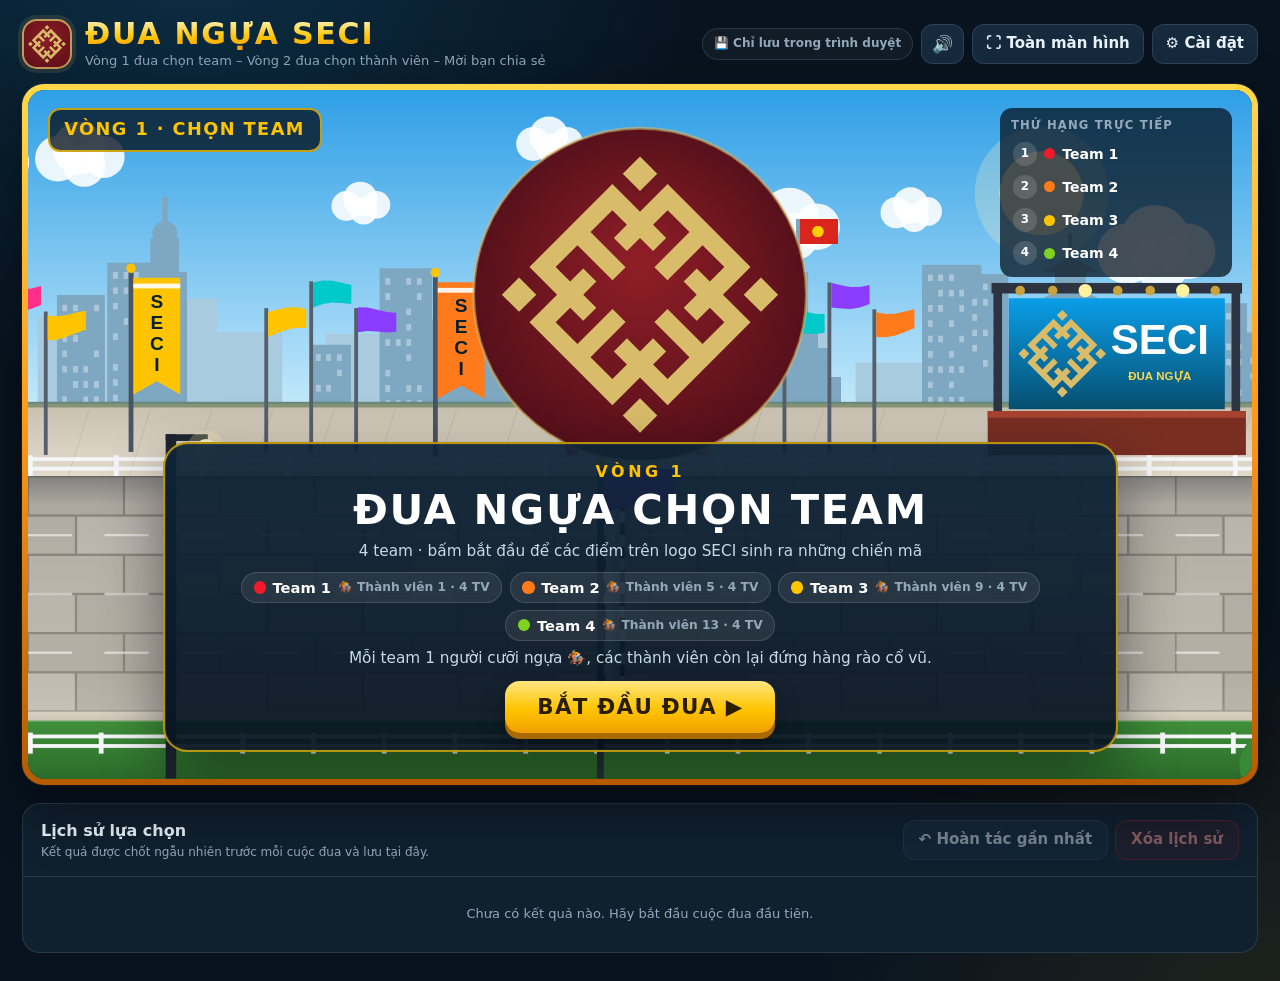
==== dua-ngua.html @ 84126e8f "Add SECI horse race page with member wheel and server-side saving - dua-ngua.html: arcade side-scrol" ====
<!doctype html>
<html lang="vi">

<head>
  <meta charset="UTF-8" />
  <meta name="viewport" content="width=device-width, initial-scale=1.0" />
  <meta name="theme-color" content="#08131f" />
  <title>Đua ngựa SECI</title>
  <style>
    :root {
      --bg: #08131f;
      --panel: #10202f;
      --panel-2: #152a3d;
      --line: rgba(160, 196, 224, .16);
      --text: #e9f2f9;
      --muted: #93a9bb;
      --gold: #ffc400;
      --gold-deep: #c98a00;
      --sky: #1eb8ff;
      --red: #ef1b2d;
      --green: #00b862;
      --radius: 18px;
      --arcade: "Bahnschrift", "Segoe UI Black", "Arial Black", system-ui, sans-serif;
    }

    * { box-sizing: border-box; }
    [hidden] { display: none !important; }

    html { min-width: 320px; background: var(--bg); }

    body {
      min-height: 100vh;
      margin: 0;
      color: var(--text);
      background:
        radial-gradient(circle at 15% -10%, rgba(30, 184, 255, .18), transparent 32rem),
        radial-gradient(circle at 100% 110%, rgba(255, 196, 0, .10), transparent 30rem),
        var(--bg);
      font-family: system-ui, -apple-system, "Segoe UI", Roboto, "Noto Sans", Arial, sans-serif;
      font-size: 15px;
      line-height: 1.45;
    }

    button, input, select { font: inherit; }
    button { color: inherit; cursor: pointer; }
    button:disabled { opacity: .45; cursor: not-allowed; }
    h1, h2, h3, p { margin: 0; }

    .app { max-width: 1480px; margin: 0 auto; padding: 18px 22px 28px; }

    /* ---------- Top bar ---------- */
    .topbar { display: flex; align-items: center; justify-content: space-between; gap: 18px; margin-bottom: 14px; }
    .brand { display: flex; align-items: center; gap: 13px; min-width: 0; }
    .brand-mark {
      position: relative; flex: 0 0 auto; min-width: 50px; height: 50px; padding: 0; overflow: hidden;
      display: inline-flex; align-items: center; justify-content: center;
      border: 2px solid rgba(217, 188, 106, .8); border-radius: 15px;
      background: radial-gradient(circle at 50% 40%, #8c1d26, #5e0f17); color: #d9bc6a;
      box-shadow: 0 0 0 4px rgba(217, 188, 106, .12);
    }
    .brand-mark span { display: grid; place-items: center; }
    .brand-mark svg { width: 38px; height: 38px; display: block; }
    .brand-mark img { display: none; height: 46px; width: auto; max-width: 160px; object-fit: contain; }
    .brand-mark.has-image { background: var(--logo-plate, #fff); }
    .brand-mark.has-image img { display: block; }
    .brand-mark.has-image span { display: none; }
    .brand-mark::after {
      content: "Đổi"; position: absolute; inset: auto 0 0; padding: 2px 0 3px; color: #fff;
      background: rgba(0, 0, 0, .6); font: 800 9px/1.2 system-ui; opacity: 0; transition: opacity .18s;
    }
    .brand-mark:hover::after, .brand-mark:focus-visible::after { opacity: 1; }
    .brand h1 {
      font: 900 clamp(20px, 3vw, 30px)/1.05 var(--arcade); letter-spacing: .06em;
      background: linear-gradient(180deg, #fff6c9, #ffc400 60%, #ff9d1a); -webkit-background-clip: text; background-clip: text; color: transparent;
    }
    .brand p { color: var(--muted); font-size: 13px; margin-top: 2px; }

    .top-actions { display: flex; flex-wrap: wrap; justify-content: flex-end; gap: 8px; }
    .tool {
      min-height: 40px; padding: 0 13px; border: 1px solid var(--line); border-radius: 12px;
      background: var(--panel-2); color: var(--text); font-weight: 750; transition: transform .15s, background .15s;
    }
    .tool:hover:not(:disabled) { transform: translateY(-2px); background: #1b3550; }
    .tool.icon { min-width: 40px; padding: 0 10px; font-size: 17px; }
    .tool.on { border-color: rgba(0, 184, 98, .6); background: rgba(0, 184, 98, .16); }
    .save-status {
      align-self: center; padding: 6px 11px; border: 1px solid var(--line); border-radius: 99px; color: var(--muted);
      background: rgba(255, 255, 255, .04); font-size: 12px; font-weight: 800; white-space: nowrap; cursor: help;
    }
    .save-status[data-kind="saved"], .save-status[data-kind="ready"] { color: #7ee2a8; border-color: rgba(0, 184, 98, .45); background: rgba(0, 184, 98, .1); }
    .save-status[data-kind="saving"] { color: #8fd8ff; border-color: rgba(30, 184, 255, .4); }
    .save-status[data-kind="error"] { color: #ffb4a8; border-color: rgba(239, 27, 45, .5); background: rgba(239, 27, 45, .12); }

    /* ---------- Stage (arcade screen) ---------- */
    .stage {
      position: relative; border-radius: 22px; padding: 6px;
      background: linear-gradient(180deg, #ffd84a, #ff9d1a 45%, #b55a00);
      box-shadow: 0 22px 60px rgba(0, 0, 0, .45), 0 0 0 1px rgba(255, 255, 255, .06);
    }
    .screen-box {
      position: relative; width: 100%; aspect-ratio: 16 / 9; overflow: hidden; border-radius: 17px;
      background: #0a2236; container-type: inline-size; user-select: none;
    }
    .stage:fullscreen { display: flex; align-items: center; justify-content: center; padding: 0; border-radius: 0; background: #000; }
    .stage:fullscreen .screen-box { width: min(100vw, 177.78vh); border-radius: 0; }
    #game { position: absolute; inset: 0; width: 100%; height: 100%; display: block; }

    /* HUD */
    .hud { position: absolute; inset: 0; pointer-events: none; font-family: var(--arcade); }
    .hud-round {
      position: absolute; left: 1.6cqw; top: 1.5cqw; padding: .55cqw 1.2cqw; border-radius: 1cqw;
      background: rgba(6, 18, 30, .78); border: 2px solid rgba(255, 196, 0, .75); color: var(--gold);
      font-size: clamp(10px, 1.45cqw, 20px); font-weight: 900; letter-spacing: .08em;
    }
    .hud-progress {
      position: absolute; left: 50%; top: 1.5cqw; width: 42cqw; transform: translateX(-50%);
      padding: .55cqw .9cqw .7cqw; border-radius: 1cqw; background: rgba(6, 18, 30, .72); color: #fff;
    }
    .hud-progress-top { display: flex; justify-content: space-between; align-items: baseline; gap: 1cqw; font-size: clamp(9px, 1.1cqw, 15px); font-weight: 900; letter-spacing: .05em; }
    .hud-progress-top b { color: var(--gold); }
    .hud-track { position: relative; height: .9cqw; min-height: 6px; margin-top: .45cqw; border-radius: 99px; background: rgba(255, 255, 255, .14); overflow: hidden; }
    .hud-fill { position: absolute; inset: 0 auto 0 0; width: 0; border-radius: inherit; background: linear-gradient(90deg, #1eb8ff, #00c9c9 40%, #ffc400 80%, #ef1b2d); }
    .hud-ticks { position: absolute; inset: 0; display: grid; grid-template-columns: repeat(5, 1fr); }
    .hud-ticks i { border-right: 2px solid rgba(6, 18, 30, .7); }
    .hud-ticks i:last-child { border-right: 0; }

    .hud-board {
      position: absolute; right: 1.6cqw; top: 1.5cqw; width: 19cqw; margin: 0; padding: .7cqw; list-style: none;
      border-radius: 1cqw; background: rgba(6, 18, 30, .74); counter-reset: rank;
    }
    .hud-board-title { margin: 0 0 .4cqw .2cqw; color: var(--muted); font-size: clamp(8px, .95cqw, 13px); font-weight: 900; letter-spacing: .1em; }
    .hud-board li {
      display: flex; align-items: center; gap: .6cqw; padding: .3cqw .4cqw; border-radius: .6cqw; color: #fff;
      font-size: clamp(9px, 1.15cqw, 16px); font-weight: 800; transition: background .2s;
    }
    .hud-board li + li { margin-top: .2cqw; }
    .hud-board li.lead { background: rgba(255, 196, 0, .2); }
    .hud-board li b { width: 1.9cqw; min-width: 15px; height: 1.9cqw; min-height: 15px; display: grid; place-items: center; border-radius: 50%; background: rgba(255, 255, 255, .14); font-size: .85em; }
    .hud-board li.lead b { background: var(--gold); color: #2b1d00; }
    .hud-board li i { width: .9cqw; min-width: 7px; height: .9cqw; min-height: 7px; border-radius: 50%; flex: 0 0 auto; }
    .hud-board li span { overflow: hidden; white-space: nowrap; text-overflow: ellipsis; }

    .hud-ticker {
      position: absolute; left: 50%; bottom: 2cqw; max-width: 70cqw; transform: translateX(-50%);
      padding: .7cqw 1.8cqw; border-radius: 99px; background: rgba(6, 18, 30, .82); border: 2px solid rgba(255, 255, 255, .18);
      color: #fff; font-size: clamp(11px, 1.55cqw, 22px); font-weight: 900; letter-spacing: .02em; text-align: center; white-space: nowrap; overflow: hidden; text-overflow: ellipsis;
    }
    .hud-ticker.pop { animation: tickerPop .45s cubic-bezier(.2, 1.4, .4, 1); }
    .hud-ticker.win { background: linear-gradient(90deg, #ef1b2d, #ff7a1a); border-color: #ffd84a; }
    .hud-ticker.zone { border-color: rgba(30, 184, 255, .8); }
    .hud-ticker.hot { border-color: rgba(255, 196, 0, .9); color: #ffe27a; }
    @keyframes tickerPop { from { transform: translateX(-50%) scale(.82); opacity: .2; } to { transform: translateX(-50%) scale(1); opacity: 1; } }

    .skip-button {
      position: absolute; right: 1.6cqw; bottom: 2cqw; pointer-events: auto; padding: .5cqw 1.1cqw; border: 1px solid rgba(255, 255, 255, .3);
      border-radius: 99px; background: rgba(6, 18, 30, .7); color: #fff; font: 800 clamp(9px, 1.05cqw, 14px)/1.3 var(--arcade);
    }

    .countdown {
      position: absolute; inset: 0; display: grid; place-items: center; pointer-events: none;
      font: 900 18cqw/1 var(--arcade); color: #fff; text-shadow: 0 .6cqw 0 #b55a00, 0 0 4cqw rgba(255, 196, 0, .8);
      -webkit-text-stroke: .35cqw #3a2400;
    }
    .countdown span { animation: countPop .7s cubic-bezier(.2, 1.5, .4, 1) both; }
    .countdown.go span { font-size: 9cqw; color: var(--gold); }
    @keyframes countPop { 0% { transform: scale(2.2); opacity: 0; } 30% { opacity: 1; } 100% { transform: scale(1); opacity: 1; } }

    @container (max-width: 620px) {
      .hud-board { display: none; }
      .hud-progress { width: 52cqw; }
    }

    /* ---------- Overlay screens inside the stage ---------- */
    .overlay {
      position: absolute; inset: 0; display: flex; align-items: center; justify-content: center; padding: 3cqw;
      font-family: var(--arcade);
    }
    .overlay.top { align-items: flex-start; padding-top: 6.5cqw; }
    .overlay.bottom { align-items: flex-end; padding-bottom: 2.2cqw; }
    .overlay.bottom .card { width: min(100%, 78cqw); max-height: 26cqw; padding-top: 1.3cqw; padding-bottom: 1.4cqw; }
    .overlay.bottom .chips { margin-top: .8cqw; }
    .overlay.bottom .card-actions { margin-top: 1cqw; }
    .screen-box[data-mode="lobby"] .hud-ticker { display: none; }
    .screen-box[data-method="wheel"] .hud-progress, .screen-box[data-method="wheel"] .hud-board { display: none; }
    /* Vòng quay: thẻ điều khiển là một dải thấp dưới bánh xe. */
    .overlay.strip { align-items: flex-end; padding: 0 2cqw 1.6cqw; }
    .overlay.strip .card { display: flex; align-items: center; justify-content: space-between; gap: 2cqw; width: min(100%, 92cqw); padding: 1cqw 1.8cqw; text-align: left; }
    .overlay.strip .card h2 { font-size: clamp(15px, 2.1cqw, 30px); }
    .overlay.strip .card .sub { margin-top: .25cqw; }
    .strip-side { display: flex; flex-direction: column; align-items: flex-end; gap: .7cqw; flex: 0 0 auto; }
    .overlay.strip .card-actions { margin-top: 0; flex-wrap: nowrap; }
    .method-toggle { display: inline-flex; margin-top: 1cqw; padding: .3cqw; border-radius: 99px; background: rgba(255, 255, 255, .08); border: 1px solid rgba(255, 255, 255, .14); }
    .strip-side .method-toggle { margin-top: 0; }
    .method-toggle button { padding: .4cqw 1.2cqw; border: 0; border-radius: 99px; background: transparent; color: #c9d9e6; font: 800 clamp(10px, 1.1cqw, 15px)/1.2 system-ui, sans-serif; }
    .method-toggle button.on { background: var(--gold); color: #2b1d00; }
    .screen-box[data-mode="intro"] { cursor: pointer; }
    .screen-box[data-mode="lobby"] .hud-progress, .screen-box[data-mode="intro"] .hud-progress, .screen-box[data-mode="intro"] .hud-board { display: none; }
    .overlay.dim { background: radial-gradient(circle at 50% 45%, rgba(4, 12, 20, .35), rgba(4, 12, 20, .82)); }
    .card {
      width: min(100%, 64cqw); max-height: 100%; overflow: auto; padding: 1.9cqw 2.6cqw 2.1cqw; text-align: center;
      border: 2px solid rgba(255, 196, 0, .7); border-radius: 2cqw; color: #fff;
      background: linear-gradient(180deg, rgba(14, 36, 56, .94), rgba(8, 20, 33, .94));
      box-shadow: 0 2cqw 5cqw rgba(0, 0, 0, .45), inset 0 0 0 1px rgba(255, 255, 255, .06);
      animation: cardIn .45s cubic-bezier(.2, 1.2, .3, 1) both;
    }
    @keyframes cardIn { from { transform: translateY(2cqw) scale(.94); opacity: 0; } to { transform: none; opacity: 1; } }
    .kicker { color: var(--gold); font-size: clamp(10px, 1.3cqw, 18px); font-weight: 900; letter-spacing: .22em; }
    .card h2 { margin-top: .4cqw; font-size: clamp(18px, 3.4cqw, 48px); font-weight: 900; letter-spacing: .04em; line-height: 1.08; overflow-wrap: anywhere; }
    .card .sub { margin-top: .6cqw; color: #c9d9e6; font-family: system-ui, sans-serif; font-size: clamp(11px, 1.25cqw, 17px); }
    .card .note { margin-top: .8cqw; color: #ffd76a; font-family: system-ui, sans-serif; font-size: clamp(10px, 1.1cqw, 15px); }
    .chips { display: flex; flex-wrap: wrap; justify-content: center; gap: .6cqw; margin-top: 1.2cqw; }
    .chip {
      display: inline-flex; align-items: center; gap: .55cqw; padding: .45cqw .95cqw; border-radius: 99px;
      background: rgba(255, 255, 255, .08); border: 1px solid rgba(255, 255, 255, .14);
      font: 800 clamp(10px, 1.2cqw, 16px)/1.2 system-ui, sans-serif;
    }
    .chip i { width: 1cqw; min-width: 8px; height: 1cqw; min-height: 8px; border-radius: 50%; }
    .chip small { color: var(--muted); font-weight: 700; }
    .chip.out { opacity: .4; text-decoration: line-through; }

    .members { display: flex; flex-wrap: wrap; justify-content: center; gap: 1cqw; margin-top: 1.3cqw; }
    .member-card {
      width: 9.5cqw; min-width: 64px; padding: .8cqw .5cqw .7cqw; border-radius: 1.2cqw;
      background: rgba(255, 255, 255, .07); border: 2px solid var(--c, #fff);
      animation: memberIn .55s cubic-bezier(.2, 1.4, .4, 1) both; animation-delay: calc(var(--i) * 110ms + 150ms);
    }
    @keyframes memberIn { from { transform: translateY(2.5cqw) scale(.6); opacity: 0; } to { transform: none; opacity: 1; } }
    .avatar {
      width: 5.6cqw; min-width: 40px; height: 5.6cqw; min-height: 40px; margin: 0 auto; display: grid; place-items: center; overflow: hidden;
      border-radius: 50%; border: 3px solid var(--c, #fff); background: #0a3f57; color: #fff; font: 900 clamp(15px, 2.2cqw, 30px)/1 var(--arcade);
    }
    .avatar img { width: 100%; height: 100%; object-fit: cover; display: block; }
    .member-card span { display: block; margin-top: .5cqw; overflow: hidden; white-space: nowrap; text-overflow: ellipsis; font: 800 clamp(9px, 1.05cqw, 15px)/1.2 system-ui, sans-serif; }
    .member-card small { display: block; color: var(--muted); font: 700 clamp(8px, .85cqw, 12px)/1.3 system-ui, sans-serif; }

    .card-actions { display: flex; flex-wrap: wrap; justify-content: center; gap: 1cqw; margin-top: 1.6cqw; }
    .btn-arcade {
      min-height: 4.2cqw; padding: .7cqw 2.6cqw; border: 0; border-radius: 1.2cqw; color: #2b1d00;
      background: linear-gradient(180deg, #ffe680, #ffc400 55%, #f0a000);
      box-shadow: 0 .5cqw 0 #a86a00, 0 1cqw 2cqw rgba(0, 0, 0, .35);
      font: 900 clamp(13px, 1.75cqw, 25px)/1.1 var(--arcade); letter-spacing: .06em; transition: transform .1s, box-shadow .1s, filter .15s;
    }
    .btn-arcade:hover:not(:disabled) { filter: brightness(1.06); transform: translateY(-.15cqw); }
    .btn-arcade:active:not(:disabled) { transform: translateY(.4cqw); box-shadow: 0 .1cqw 0 #a86a00, 0 .4cqw 1cqw rgba(0, 0, 0, .35); }
    .btn-arcade.pulse { animation: pulse 1.6s ease-in-out infinite; }
    @keyframes pulse { 50% { box-shadow: 0 .5cqw 0 #a86a00, 0 0 0 .8cqw rgba(255, 196, 0, .18), 0 1cqw 2cqw rgba(0, 0, 0, .35); } }
    .btn-ghost {
      min-height: 4.2cqw; padding: .6cqw 1.8cqw; border: 2px solid rgba(255, 255, 255, .28); border-radius: 1.2cqw;
      background: rgba(255, 255, 255, .06); color: #fff; font: 800 clamp(11px, 1.3cqw, 18px)/1.1 var(--arcade); letter-spacing: .04em;
    }
    .btn-ghost:hover { background: rgba(255, 255, 255, .12); }

    .win-name { color: var(--c, #fff); text-shadow: 0 0 2.4cqw var(--c, #fff), 0 .3cqw 0 rgba(0, 0, 0, .5); }
    .final-card { width: min(100%, 54cqw); border-color: #ffd84a; background: radial-gradient(circle at 50% 0%, rgba(255, 196, 0, .22), transparent 60%), linear-gradient(180deg, rgba(14, 36, 56, .96), rgba(8, 20, 33, .96)); }
    .final-avatar { width: 13cqw; min-width: 84px; height: 13cqw; min-height: 84px; margin: 1.2cqw auto .2cqw; border-width: .45cqw; font-size: clamp(30px, 5.6cqw, 80px); box-shadow: 0 0 0 .7cqw rgba(255, 196, 0, .22), 0 0 3cqw rgba(255, 196, 0, .45); }
    .final-name { font-size: clamp(22px, 4.6cqw, 66px) !important; }
    .final-team { margin-top: .4cqw; color: #c9d9e6; font: 800 clamp(12px, 1.6cqw, 22px)/1.3 system-ui, sans-serif; }
    .final-share {
      display: inline-block; margin-top: 1.1cqw; padding: .5cqw 2cqw; border-radius: 99px; color: #2b1d00; background: var(--gold);
      font-size: clamp(13px, 2cqw, 28px); font-weight: 900; letter-spacing: .12em; animation: pulse 1.6s ease-in-out infinite;
    }

    /* ---------- History ---------- */
    .panel { margin-top: 18px; border: 1px solid var(--line); border-radius: var(--radius); background: var(--panel); overflow: hidden; }
    .panel-head { display: flex; align-items: center; justify-content: space-between; gap: 12px; padding: 15px 18px; border-bottom: 1px solid var(--line); }
    .panel-head h2 { font-size: 16px; }
    .panel-head p { color: var(--muted); font-size: 12px; margin-top: 2px; }
    .panel-actions { display: flex; gap: 7px; flex-wrap: wrap; }
    .history-scroll { overflow-x: auto; }
    table { width: 100%; min-width: 560px; border-collapse: collapse; }
    th, td { padding: 11px 15px; border-bottom: 1px solid rgba(160, 196, 224, .09); text-align: left; }
    th { color: var(--muted); font-size: 11px; letter-spacing: .06em; text-transform: uppercase; background: rgba(255, 255, 255, .02); }
    td { font-size: 13px; }
    tbody tr:last-child td { border-bottom: 0; }
    .tag { display: inline-flex; padding: 3px 9px; border-radius: 99px; font-size: 11px; font-weight: 800; white-space: nowrap; }
    .tag.team { color: #8fd8ff; background: rgba(30, 184, 255, .14); }
    .tag.member { color: #ffd76a; background: rgba(255, 196, 0, .14); }
    .empty { padding: 28px; color: var(--muted); text-align: center; font-size: 13px; }

    /* ---------- Modals ---------- */
    .backdrop { position: fixed; inset: 0; z-index: 50; display: none; align-items: center; justify-content: center; padding: 16px; background: rgba(2, 8, 14, .62); backdrop-filter: blur(3px); }
    .backdrop.open { display: flex; animation: fade .18s ease; }
    @keyframes fade { from { opacity: 0; } }
    .modal { width: min(100%, 440px); padding: 22px; border: 1px solid var(--line); border-radius: 20px; background: var(--panel); box-shadow: 0 24px 70px rgba(0, 0, 0, .5); }
    .modal h2 { font-size: 19px; }
    .modal .msg { margin: 7px 0 14px; color: var(--muted); }
    .modal label { display: block; margin-bottom: 6px; color: #c9d9e6; font-size: 12px; font-weight: 800; }
    .input { width: 100%; padding: 10px 12px; border: 1px solid rgba(160, 196, 224, .3); border-radius: 11px; outline: none; color: var(--text); background: #0b1826; }
    .input:focus { border-color: var(--sky); box-shadow: 0 0 0 3px rgba(30, 184, 255, .18); }
    .error { min-height: 18px; margin-top: 6px; color: #ff8a7a; font-size: 12px; }
    .modal-actions { display: flex; justify-content: flex-end; flex-wrap: wrap; gap: 8px; margin-top: 14px; }
    .btn { min-height: 40px; padding: 0 15px; border: 1px solid var(--line); border-radius: 12px; background: var(--panel-2); color: var(--text); font-weight: 800; }
    .btn:hover:not(:disabled) { background: #1b3550; }
    .btn.primary { border: 0; color: #2b1d00; background: linear-gradient(180deg, #ffe680, #ffc400); }
    .btn.danger { border-color: rgba(239, 27, 45, .45); color: #ff9a90; background: rgba(239, 27, 45, .12); }

    .settings { width: min(1080px, 100%); max-height: calc(100vh - 32px); display: flex; flex-direction: column; overflow: hidden; border: 1px solid var(--line); border-radius: 20px; background: var(--panel); box-shadow: 0 24px 70px rgba(0, 0, 0, .5); }
    .settings-head { display: flex; align-items: center; justify-content: space-between; gap: 14px; padding: 17px 20px; border-bottom: 1px solid var(--line); }
    .settings-head h2 { font-size: 19px; }
    .settings-head p { color: var(--muted); font-size: 13px; margin-top: 2px; }
    .settings-body { display: grid; grid-template-columns: minmax(320px, 1.25fr) minmax(280px, .75fr); min-height: 0; overflow: auto; }
    .teams-col { border-right: 1px solid var(--line); display: flex; flex-direction: column; min-height: 0; }
    .teams-col-head { display: flex; align-items: center; justify-content: space-between; gap: 10px; padding: 14px 16px 6px; }
    .teams-col-head b { font-size: 15px; }
    .teams-col-head span { color: var(--muted); font-size: 12px; }
    .team-list { max-height: 520px; overflow: auto; padding: 4px 12px 12px; }
    .t-card { margin: 8px 0; border: 1px solid var(--line); border-radius: 14px; background: rgba(255, 255, 255, .03); }
    .t-head { display: flex; align-items: center; gap: 8px; padding: 9px 10px; }
    .t-head .dot { width: 12px; height: 12px; border-radius: 50%; flex: 0 0 auto; }
    .t-head b { flex: 1; min-width: 0; overflow: hidden; white-space: nowrap; text-overflow: ellipsis; }
    .count { padding: 2px 8px; border-radius: 99px; color: var(--muted); background: rgba(255, 255, 255, .07); font-size: 11px; font-weight: 800; }
    .mini { width: 30px; height: 30px; display: grid; place-items: center; border: 0; border-radius: 8px; background: transparent; color: var(--muted); }
    .mini:hover:not(:disabled) { background: rgba(255, 255, 255, .08); color: #fff; }
    .mini.del:hover:not(:disabled) { color: #ff8a7a; }
    .m-list { padding: 0 10px 10px 30px; }
    .m-row { display: flex; align-items: center; gap: 7px; min-height: 36px; font-size: 13px; color: #c9d9e6; }
    .m-row > span { flex: 1; min-width: 0; overflow: hidden; white-space: nowrap; text-overflow: ellipsis; }
    .m-ava { width: 28px; height: 28px; padding: 0; display: grid; place-items: center; overflow: hidden; border: 1px solid var(--line); border-radius: 50%; background: #0a3f57; color: #fff; font-size: 11px; font-weight: 900; flex: 0 0 auto; }
    .m-ava img { width: 100%; height: 100%; object-fit: cover; }
    .m-racer { width: 30px; height: 27px; padding: 0; border: 1px solid var(--line); border-radius: 8px; background: transparent; font-size: 14px; filter: grayscale(1); opacity: .45; }
    .m-racer:hover:not(:disabled) { opacity: .8; }
    .m-racer.on { border-color: rgba(255, 196, 0, .7); background: rgba(255, 196, 0, .16); filter: none; opacity: 1; }
    .m-row.is-racer > span { color: #ffd76a; font-weight: 800; }
    .m-photo { min-height: 27px; padding: 0 8px; border: 1px solid var(--line); border-radius: 8px; background: rgba(255, 255, 255, .04); color: #8fd8ff; font-size: 11px; font-weight: 800; white-space: nowrap; }
    .m-add { width: 100%; min-height: 31px; margin-top: 6px; border: 1px dashed rgba(160, 196, 224, .3); border-radius: 9px; background: transparent; color: #8fd8ff; font-size: 12px; font-weight: 800; }
    .m-empty { color: var(--muted); font-size: 12px; padding: 3px 0; }
    .options { display: grid; align-content: start; gap: 12px; padding: 16px 18px 20px; }
    .opt { display: flex; align-items: center; justify-content: space-between; gap: 12px; padding: 12px 14px; border: 1px solid var(--line); border-radius: 14px; background: rgba(255, 255, 255, .03); }
    .opt b { display: block; font-size: 14px; }
    .opt small { display: block; color: var(--muted); font-size: 12px; }
    .switch { position: relative; width: 46px; height: 26px; flex: 0 0 auto; border: 0; border-radius: 99px; background: #2a3c4e; transition: background .18s; }
    .switch::after { content: ""; position: absolute; top: 3px; left: 3px; width: 20px; height: 20px; border-radius: 50%; background: #fff; transition: transform .18s; }
    .switch[aria-checked="true"] { background: var(--green); }
    .switch[aria-checked="true"]::after { transform: translateX(20px); }
    .range-row { display: flex; align-items: center; gap: 10px; }
    .range-row input { flex: 1; accent-color: var(--gold); }
    .range-row output { min-width: 46px; text-align: right; font-weight: 900; color: var(--gold); }
    .opt-grid { display: grid; grid-template-columns: 1fr 1fr; gap: 8px; }
    .opt-grid .btn { min-height: 38px; font-size: 12.5px; }
    .opt-hint { color: var(--muted); font-size: 12px; }

    .toast {
      position: fixed; left: 50%; bottom: 22px; z-index: 90; max-width: calc(100% - 30px); padding: 10px 16px; border-radius: 12px;
      color: #fff; background: #23384b; box-shadow: 0 10px 26px rgba(0, 0, 0, .4); font-size: 13px; font-weight: 700;
      transform: translate(-50%, 24px); opacity: 0; pointer-events: none; transition: opacity .2s, transform .2s;
    }
    .toast.show { opacity: 1; transform: translate(-50%, 0); }
    .toast.error { background: #8a2a20; }
    .file-input { display: none; }

    @media (max-width: 760px) {
      .app { padding: 12px; }
      .topbar { flex-direction: column; align-items: flex-start; }
      .top-actions { justify-content: flex-start; }
      .stage { padding: 4px; border-radius: 16px; }
      .screen-box { border-radius: 13px; }
      .settings-body { grid-template-columns: 1fr; }
      .teams-col { border-right: 0; border-bottom: 1px solid var(--line); }
      .team-list { max-height: 340px; }
      .panel-head { flex-direction: column; align-items: flex-start; }
    }

    @media (prefers-reduced-motion: reduce) {
      .card, .member-card, .countdown span, .hud-ticker.pop { animation: none !important; }
      .btn-arcade.pulse, .final-share { animation: none; }
    }
  </style>
</head>

<body>
  <main class="app">
    <header class="topbar">
      <div class="brand">
        <button id="logoButton" class="brand-mark" type="button" title="Bấm để tải logo lên" aria-label="Tải ảnh logo lên">
          <span id="brandSymbol" aria-hidden="true"></span><img id="brandLogo" alt="Logo" />
        </button>
        <input id="logoInput" class="file-input" type="file" accept="image/png,image/jpeg,image/webp" />
        <div>
          <h1>ĐUA NGỰA SECI</h1>
          <p>Vòng 1 đua chọn team – Vòng 2 đua chọn thành viên – Mời bạn chia sẻ</p>
        </div>
      </div>
      <div class="top-actions">
        <span id="saveStatus" class="save-status" role="status" data-kind="local">💾 Chỉ lưu trong trình duyệt</span>
        <button id="soundButton" class="tool icon" type="button" aria-label="Tắt âm thanh">🔊</button>
        <button id="fullscreenButton" class="tool" type="button">⛶ Toàn màn hình</button>
        <button id="settingsButton" class="tool" type="button">⚙ Cài đặt</button>
      </div>
    </header>

    <section id="stage" class="stage" aria-label="Màn hình đua ngựa">
      <div class="screen-box">
        <canvas id="game" aria-hidden="true"></canvas>

        <div class="hud">
          <div id="hudRound" class="hud-round">VÒNG 1 · CHỌN TEAM</div>
          <div class="hud-progress">
            <div class="hud-progress-top"><span id="hudZone">Quảng trường trung tâm</span><b id="hudPercent">0%</b></div>
            <div class="hud-track"><div id="hudFill" class="hud-fill"></div><div class="hud-ticks"><i></i><i></i><i></i><i></i><i></i></div></div>
          </div>
          <div class="hud-board">
            <p class="hud-board-title">THỨ HẠNG TRỰC TIẾP</p>
            <ol id="hudBoard" style="margin:0;padding:0;list-style:none"></ol>
          </div>
          <div id="hudTicker" class="hud-ticker" aria-live="polite">Sẵn sàng xuất phát!</div>
          <button id="skipButton" class="skip-button" type="button" hidden>Tua tới đích ⏭</button>
          <div id="countdown" class="countdown" aria-live="assertive" hidden><span></span></div>
        </div>

        <div id="lobbyScreen" class="overlay top" hidden></div>
        <div id="teamWinScreen" class="overlay dim" hidden></div>
        <div id="finalScreen" class="overlay dim" hidden></div>
      </div>
    </section>

    <section class="panel" aria-label="Lịch sử lựa chọn">
      <div class="panel-head">
        <div>
          <h2>Lịch sử lựa chọn</h2>
          <p>Kết quả được chốt ngẫu nhiên trước mỗi cuộc đua và lưu tại đây.</p>
        </div>
        <div class="panel-actions">
          <button id="undoButton" class="btn" type="button">↶ Hoàn tác gần nhất</button>
          <button id="clearHistoryButton" class="btn danger" type="button">Xóa lịch sử</button>
        </div>
      </div>
      <div id="history" class="history-scroll"></div>
    </section>
  </main>

  <div id="settingsBackdrop" class="backdrop" aria-hidden="true">
    <section class="settings" role="dialog" aria-modal="true" aria-labelledby="settingsTitle">
      <header class="settings-head">
        <div>
          <h2 id="settingsTitle">Cài đặt cuộc đua</h2>
          <p>Quản lý team, thành viên và cách vận hành buổi chọn.</p>
        </div>
        <button id="closeSettings" class="tool icon" type="button" aria-label="Đóng cài đặt">×</button>
      </header>
      <div class="settings-body">
        <div class="teams-col">
          <div class="teams-col-head"><div><b>Team &amp; thành viên</b><br /><span id="teamSummary"></span></div><button id="addTeamButton" class="btn primary" type="button">＋ Thêm team</button></div>
          <div id="teamList" class="team-list"></div>
        </div>
        <div class="options">
          <div class="opt"><div><b>Âm thanh</b><small>Nhạc nền, tiếng vó ngựa, cổ vũ.</small></div><button id="soundSwitch" class="switch" type="button" role="switch" aria-checked="true" aria-label="Âm thanh"></button></div>
          <div class="opt"><div><b>Loại team đã được chọn</b><small>Team đã thắng vòng 1 không đua lại cho tới khi hết lượt. </small></div><button id="excludeSwitch" class="switch" type="button" role="switch" aria-checked="false" aria-label="Loại team đã được chọn"></button></div>
          <div class="opt"><div><b>Không quay lại người đã phát biểu</b><small>Ai đã được chọn ở vòng 2 sẽ không trúng lại cho tới khi cả team đều đã phát biểu. Người cưỡi ngựa vẫn được quay như mọi người.</small></div><button id="spokenSwitch" class="switch" type="button" role="switch" aria-checked="true" aria-label="Không quay lại người đã phát biểu"></button></div>
          <div class="opt" style="display:block">
            <b>Thời lượng mỗi cuộc đua</b><small>Áp dụng cho cả vòng team và vòng thành viên.</small>
            <div class="range-row" style="margin-top:8px"><input id="durationRange" type="range" min="12" max="45" step="1" /><output id="durationOut"></output></div>
          </div>
          <div class="opt-grid">
            <button id="restoreExcluded" class="btn" type="button">↺ Khôi phục đã loại</button>
            <button id="newSession" class="btn" type="button">✦ Phiên mới</button>
            <button id="exportButton" class="btn" type="button">⇩ Xuất dữ liệu</button>
            <button id="importButton" class="btn" type="button">⇧ Nhập dữ liệu</button>
            <button id="legacyButton" class="btn" type="button">⟲ Lấy từ Vòng quay SECI</button>
            <button id="sampleButton" class="btn danger" type="button">Dữ liệu mẫu</button>
          </div>
          <p class="opt-hint">Khi mở qua link IP của serve-lan.py, mọi thay đổi tự lưu vào file <b>du-lieu/dua-ngua.json</b> trên máy chạy server, kèm bản sao lưu trong <b>du-lieu/sao-luu</b>. File xuất/nhập dùng chung định dạng JSON với “Vòng quay SECI”.</p>
          <input id="importInput" class="file-input" type="file" accept="application/json,.json" />
        </div>
      </div>
    </section>
  </div>

  <div id="dialogBackdrop" class="backdrop" aria-hidden="true">
    <section class="modal" role="dialog" aria-modal="true" aria-labelledby="dialogTitle">
      <h2 id="dialogTitle"></h2>
      <p id="dialogMessage" class="msg"></p>
      <label id="dialogLabel" for="dialogInput" hidden></label>
      <input id="dialogInput" class="input" maxlength="80" autocomplete="off" hidden />
      <div id="dialogError" class="error" aria-live="polite"></div>
      <div id="dialogActions" class="modal-actions"></div>
    </section>
  </div>

  <input id="photoInput" class="file-input" type="file" accept="image/png,image/jpeg,image/webp" />
  <div id="toast" class="toast" role="status" aria-live="polite"></div>

  <script>
    'use strict';

    /* ======================================================================
       Đua ngựa SECI – arcade side-scrolling, "đường đua vô hạn".
       Dữ liệu team/thành viên dùng chung định dạng với Vòng quay SECI.
       ====================================================================== */

    const STORAGE_KEY = 'seci-dua-ngua-v1';
    const LEGACY_KEY = 'seci-lucky-wheel-v1';
    const MUSIC_FOLDER = 'Nhạc đua thuyền';
    // Nhạc của cuộc đua ngựa (thay cho bg_music.mp3 của đua thuyền).
    const MUSIC_SRC = 'nhac-dua-ngua/1001.mp3';
    const WIN_SRC = encodeURI(`${MUSIC_FOLDER}/win.mp3`);
    const COLORS = ['#ef1b2d', '#ff7a1a', '#ffc400', '#7ed321', '#00b862', '#00c9c9', '#1eb8ff', '#2563ff', '#8b3dff', '#ff2e88'];
    const MAX_LANES = 8;

    // ---------- Canvas world ----------
    const W = 1280, H = 720;
    const SKY_BOTTOM = 334;
    const PLAZA_BASE = 384;
    const TRACK_TOP = 404, TRACK_BOTTOM = 650, TRACK_H = TRACK_BOTTOM - TRACK_TOP;
    const BASE_SPEED = 620;                 // px/s of the road at raceSpeed 1
    const FACTOR = { sky: .07, city: .25, mid: .6, road: 1, fore: 1.6 };
    const NOSE = 94;                        // muzzle tip, in horse units
    const ZONES = [
      { key: 'square', name: 'Quảng trường trung tâm', from: 0 },
      { key: 'festival', name: 'Khu lễ hội', from: .2 },
      { key: 'park', name: 'Công viên', from: .4 },
      { key: 'arch', name: 'Khu kiến trúc', from: .6 },
      { key: 'finish', name: 'Khu vực về đích', from: .8 }
    ];
    const COATS = [
      { coat: '#8a4b2a', mane: '#1d130e', sock: false },
      { coat: '#e9e4dc', mane: '#bfb7aa', sock: false },
      { coat: '#2d2622', mane: '#0f0c0b', sock: true },
      { coat: '#c06a2f', mane: '#7c3a17', sock: true },
      { coat: '#a8a9b1', mane: '#5a5c66', sock: false },
      { coat: '#d9a65a', mane: '#f6e7c6', sock: false },
      { coat: '#5c3420', mane: '#140d09', sock: true },
      { coat: '#b8946a', mane: '#3a2a1c', sock: false }
    ];

    // ---------- SECI logo ----------
    // Hình học lấy nguyên từ assets/logo/seci-logo.svg (viewBox -660 -660 1320 1320,
    // mọi lớp xoay 45°). Thân logo và 4 điểm là các lớp riêng: lúc đứng yên, 4 điểm
    // nằm đúng chỗ của chúng trên logo; hiệu ứng chỉ di chuyển chính các lớp đó.
    const LOGO_GOLD = '#D9BC6A';
    const LOGO_VIEW = 1320;
    const LOGO_CORE_PATH = 'M-465 -279 -279 -279 -279 -465 279 -465 279 -279 465 -279 465 279 279 279 279 465 -279 465 -279 279 -465 279ZM-377 -191 -377 -44 -141 -44 -141 44 -377 44 -377 191 -279 191 -279 103 -191 103 -191 191 -103 191 -103 279 -191 279 -191 377 -44 377 -44 141 44 141 44 377 191 377 191 279 103 279 103 191 191 191 191 103 279 103 279 191 377 191 377 44 141 44 141 -44 377 -44 377 -191 279 -191 279 -103 191 -103 191 -191 103 -191 103 -279 191 -279 191 -377 44 -377 44 -141 -44 -141 -44 -377 -191 -377 -191 -279 -103 -279 -103 -191 -191 -191 -191 -103 -279 -103 -279 -191Z';
    const LOGO_CORE = new Path2D(LOGO_CORE_PATH);
    const LOGO_POINT_SIDE = 116;            // <rect width="116" height="116">
    // Tâm của từng <rect> (±407, ±407) sau khi xoay 45° quanh gốc tọa độ.
    const LOGO_POINT_REACH = 407 * Math.SQRT2;
    const LOGO_POINTS = {
      top: { x: 0, y: -LOGO_POINT_REACH, dx: 0, dy: -1, label: 'phía trên' },
      right: { x: LOGO_POINT_REACH, y: 0, dx: 1, dy: 0, label: 'bên phải' },
      bottom: { x: 0, y: LOGO_POINT_REACH, dx: 0, dy: 1, label: 'phía dưới' },
      left: { x: -LOGO_POINT_REACH, y: 0, dx: -1, dy: 0, label: 'bên trái' }
    };
    // Mapping điểm → team: phần tử thứ i sinh ra TEAM i + 1. Đổi thứ tự mảng để đổi mapping.
    const LOGO_POINT_TO_TEAM = ['top', 'right', 'bottom', 'left'];
    const LOGO_HOME = { x: 640, y: 214, size: 290 };

    // ---------- Small helpers ----------
    const $ = selector => document.querySelector(selector);
    const clamp = (value, min, max) => Math.max(min, Math.min(max, value));
    const lerp = (a, b, t) => a + (b - a) * t;
    const smooth = (a, b, t) => { const x = clamp((t - a) / (b - a), 0, 1); return x * x * (3 - 2 * x); };
    const easeOutBack = x => { const k = 1.70158; return 1 + (k + 1) * Math.pow(x - 1, 3) + k * Math.pow(x - 1, 2); };
    const easeInOut = x => x < .5 ? 4 * x * x * x : 1 - Math.pow(-2 * x + 2, 3) / 2;
    const bezier = (a, b, c, t) => (1 - t) * (1 - t) * a + 2 * (1 - t) * t * b + t * t * c;
    const rand = (a, b) => a + (b - a) * Math.random();
    const pick = list => list[Math.floor(Math.random() * list.length)];
    const pause = ms => new Promise(resolve => setTimeout(resolve, ms));
    const reducedMotion = () => window.matchMedia && window.matchMedia('(prefers-reduced-motion: reduce)').matches;

    function prng(seed) {
      let state = seed >>> 0;
      return () => {
        state = (state + 0x6d2b79f5) >>> 0;
        let r = Math.imul(state ^ (state >>> 15), state | 1);
        r ^= r + Math.imul(r ^ (r >>> 7), r | 61);
        return ((r ^ (r >>> 14)) >>> 0) / 4294967296;
      };
    }
    /** Unbiased integer in [0, n) from Web Crypto (rejection sampling). */
    function secureIndex(n) {
      const range = 0x100000000; const limit = Math.floor(range / n) * n; const sample = new Uint32Array(1);
      do { crypto.getRandomValues(sample); } while (sample[0] >= limit);
      return sample[0] % n;
    }
    function secureSeed() { const sample = new Uint32Array(1); crypto.getRandomValues(sample); return sample[0]; }
    function secureShuffle(list) {
      const result = list.slice();
      for (let i = result.length - 1; i > 0; i--) { const j = secureIndex(i + 1); [result[i], result[j]] = [result[j], result[i]]; }
      return result;
    }
    const hexRgb = hex => [1, 3, 5].map(i => parseInt(hex.slice(i, i + 2), 16));
    function mix(a, b, t) { const x = hexRgb(a), y = hexRgb(b); return `rgb(${x.map((v, i) => Math.round(v + (y[i] - v) * t)).join(',')})`; }
    const shade = (hex, amount) => amount >= 0 ? mix(hex, '#ffffff', amount) : mix(hex, '#000000', -amount);
    function inkFor(hex) {
      const lin = hexRgb(hex).map(v => { const c = v / 255; return c <= .03928 ? c / 12.92 : Math.pow((c + .055) / 1.055, 2.4); });
      const lum = .2126 * lin[0] + .7152 * lin[1] + .0722 * lin[2];
      return (lum + .05) / .078 >= 1.05 / (lum + .05) ? '#08202f' : '#ffffff';
    }
    function escapeHtml(value) { return String(value).replace(/[&<>'"]/g, ch => ({ '&': '&amp;', '<': '&lt;', '>': '&gt;', "'": '&#039;', '"': '&quot;' })[ch]); }
    const initialOf = name => Array.from(String(name || '?'))[0] || '?';

    // ---------- Data ----------
    const uid = () => (window.crypto && crypto.randomUUID ? crypto.randomUUID() : `${Date.now()}-${secureSeed().toString(16)}`);
    const normalizeText = value => String(value || '').trim().replace(/\s+/g, ' ');
    const nameKey = value => normalizeText(value).toLocaleLowerCase('vi');
    const memberKey = (teamId, memberId) => `${teamId}:${memberId}`;
    const validId = value => typeof value === 'string' && /^[A-Za-z0-9_-]+$/.test(value);
    const normalizeImage = (value, max = 500000) => typeof value === 'string' && /^data:image\/(png|jpeg|webp);base64,/i.test(value) && value.length <= max ? value : '';
    // Ảnh cũng có thể là đường dẫn tới file trong dự án, ví dụ "./assets/A1.png".
    const normalizeImagePath = value => typeof value === 'string' && !value.includes('..') && /^(\.\/)?[^:?#\\<>"']+\.(png|jpe?g|webp|svg)$/i.test(value.trim()) ? value.trim() : '';
    const photoOf = member => (member && (member.imageData || member.image)) || '';

    // Mỗi team đúng một người đua ở vòng 1 (isRacer); chưa ai được đánh dấu thì là người đầu tiên.
    function fixRacers(team) {
      const index = Math.max(0, team.members.findIndex(member => member.isRacer));
      team.members.forEach((member, i) => { member.isRacer = i === index; });
      return team;
    }
    const racerOf = team => (team && team.members.find(member => member.isRacer)) || null;
    const supportersOf = team => (team ? team.members.filter(member => !member.isRacer) : []);

    function sampleTeams() {
      return Array.from({ length: 4 }, (_, t) => ({
        id: uid(), name: `Team ${t + 1}`, imageData: '',
        members: Array.from({ length: 4 }, (_, m) => ({ id: uid(), name: `Thành viên ${t * 4 + m + 1}`, imageData: '', isRacer: m === 0 }))
      }));
    }
    const defaultSettings = () => ({ sound: true, excludeAfterSpin: false, logoData: '', raceSeconds: 20, round2Method: 'wheel', excludeChosenMembers: true });
    // sample: dữ liệu mẫu chưa ai sửa – không bao giờ được đẩy lên máy chủ đè dữ liệu thật.
    const initialState = () => ({ teams: sampleTeams(), history: [], excludedTeams: [], excludedMembers: [], settings: defaultSettings(), pending: null, savedAt: 0, sample: true });

    function normalizeData(raw) {
      const source = raw && raw.data ? raw.data : raw;
      if (!source || !Array.isArray(source.teams)) throw new Error('Dữ liệu không có danh sách team hợp lệ.');
      const teamNames = new Set(), teamIds = new Set();
      const teams = source.teams.map(team => {
        const name = normalizeText(team && team.name);
        if (!name) throw new Error('Mỗi team phải có tên.');
        if (teamNames.has(nameKey(name))) throw new Error(`Tên team bị trùng: ${name}.`);
        teamNames.add(nameKey(name));
        let id = validId(team.id) ? team.id : uid(); if (teamIds.has(id)) id = uid(); teamIds.add(id);
        const memberNames = new Set(), memberIds = new Set();
        const members = (Array.isArray(team.members) ? team.members : []).map(member => {
          const memberName = normalizeText(member && member.name);
          if (!memberName) throw new Error(`Team ${name} có thành viên không hợp lệ.`);
          if (memberNames.has(nameKey(memberName))) throw new Error(`Team ${name} có tên thành viên trùng nhau.`);
          memberNames.add(nameKey(memberName));
          let memberId = validId(member.id) ? member.id : uid(); if (memberIds.has(memberId)) memberId = uid(); memberIds.add(memberId);
          const result = { id: memberId, name: memberName, imageData: normalizeImage(member.imageData), isRacer: member.isRacer === true };
          const path = normalizeImagePath(member.image); if (path) result.image = path;
          return result;
        });
        return fixRacers({ id, name, imageData: normalizeImage(team.imageData), members });
      });
      const hasTeam = id => teams.some(team => team.id === id);
      const hasMemberKey = key => { const [teamId, ...rest] = String(key).split(':'); const memberId = rest.join(':'); return teams.some(t => t.id === teamId && t.members.some(m => m.id === memberId)); };
      const history = (Array.isArray(source.history) ? source.history : []).filter(h => h && (h.type === 'team' || h.type === 'member')).map(h => ({
        id: typeof h.id === 'string' ? h.id : uid(), type: h.type, method: typeof h.method === 'string' ? h.method : 'wheel',
        resultId: String(h.resultId || ''), resultName: normalizeText(h.resultName) || 'Không rõ',
        teamId: String(h.teamId || ''), teamName: normalizeText(h.teamName) || 'Không rõ',
        time: typeof h.time === 'string' ? h.time : new Date().toISOString(), eliminated: Boolean(h.eliminated)
      }));
      const s = source.settings || {};
      const p = source.pending;
      const pending = p && (p.round === 'team' || p.round === 'member') && typeof p.winnerId === 'string' && typeof p.teamId === 'string'
        ? { round: p.round, method: p.method === 'wheel' ? 'wheel' : 'horse', winnerId: p.winnerId, teamId: p.teamId, createdAt: typeof p.createdAt === 'string' ? p.createdAt : new Date().toISOString() }
        : null;
      return {
        teams, history,
        excludedTeams: Array.from(new Set((source.excludedTeams || []).filter(hasTeam))),
        // Lần đầu có tính năng này: những người đã phát biểu trong lịch sử cũng tính là đã được chọn.
        excludedMembers: Array.from(new Set((source.excludedMembers || []).concat(s.excludeChosenMembers === undefined ? history.filter(h => h.type === 'member').map(h => `${h.teamId}:${h.resultId}`) : []).filter(hasMemberKey))),
        settings: {
          sound: s.sound !== false, excludeAfterSpin: Boolean(s.excludeAfterSpin), logoData: normalizeImage(s.logoData, 2000000),
          raceSeconds: Number.isFinite(Number(s.raceSeconds)) && s.raceSeconds !== undefined ? clamp(Math.round(Number(s.raceSeconds)), 12, 45) : 20,
          round2Method: s.round2Method === 'horse' ? 'horse' : 'wheel',
          excludeChosenMembers: s.excludeChosenMembers !== false
        },
        pending,
        savedAt: Number(source.savedAt) || 0,
        sample: source.sample === true
      };
    }

    // Lấy team, thành viên, ảnh và logo từ Vòng quay SECI; lịch sử của trang đó không mang theo.
    function readLegacy() {
      const raw = localStorage.getItem(LEGACY_KEY);
      if (!raw) return null;
      const data = normalizeData(JSON.parse(raw));
      return { ...data, history: [], excludedTeams: [], excludedMembers: [], pending: null };
    }

    let bootMessage = '';
    function loadState() {
      try { const raw = localStorage.getItem(STORAGE_KEY); if (raw) return normalizeData(JSON.parse(raw)); } catch (_) { /* fall through */ }
      try { const legacy = readLegacy(); if (legacy && legacy.teams.length) { bootMessage = 'Đã lấy danh sách team từ Vòng quay SECI.'; return legacy; } } catch (_) { /* fall through */ }
      return initialState();
    }

    let state = loadState();
    // Lưu hai nơi: trình duyệt (tức thì) và file trên máy chạy serve-lan.py (xem "LƯU VÀO MÁY CHỦ").
    function writeLocal() {
      try { localStorage.setItem(STORAGE_KEY, JSON.stringify(state)); return true; } catch (_) { return false; }
    }
    function persist() {
      state.savedAt = Date.now(); state.sample = false;
      const local = writeLocal();
      if (sync.enabled) { scheduleServerSave(); return true; }
      if (!local) showToast('Bộ nhớ trình duyệt đã đầy – thay đổi mới chưa được lưu.', 'error');
      return local;
    }
    const sync = { enabled: false, version: 0, timer: null, busy: false, dirty: false, initial: false };
    writeLocal();

    const teamById = id => state.teams.find(team => team.id === id) || null;
    const memberById = (team, id) => (team && team.members.find(member => member.id === id)) || null;
    function availableTeams() {
      const left = state.teams.filter(team => !state.settings.excludeAfterSpin || !state.excludedTeams.includes(team.id));
      return left.length || !state.settings.excludeAfterSpin ? left : state.teams;
    }
    // Vòng 2 luôn gồm TOÀN BỘ thành viên của team, kể cả người vừa cưỡi ngựa ở vòng 1:
    // không lọc theo isRacer, không loại người đã được chọn – mỗi người cùng một xác suất.
    // Vòng 2: mọi thành viên của team, kể cả người vừa cưỡi ngựa. Chỉ người ĐÃ PHÁT BIỂU ở lần
    // trước mới không quay lại (khi bật tùy chọn); hết người thì cả team được quay lại từ đầu.
    function availableMembers(team) {
      if (!team) return [];
      if (!state.settings.excludeChosenMembers) return team.members.slice();
      const left = team.members.filter(m => !state.excludedMembers.includes(memberKey(team.id, m.id)));
      return left.length ? left : team.members.slice();
    }
    const spokenMembers = team => (team && state.settings.excludeChosenMembers ? team.members.filter(m => state.excludedMembers.includes(memberKey(team.id, m.id))) : []);
    function recycleExhausted(round) {
      if (!state.settings.excludeAfterSpin) return;
      if (round === 'team' && state.teams.length && state.teams.every(t => state.excludedTeams.includes(t.id))) state.excludedTeams = [];
    }
    function recycleSpoken(team) {
      if (team && team.members.length && team.members.every(m => state.excludedMembers.includes(memberKey(team.id, m.id)))) {
        state.excludedMembers = state.excludedMembers.filter(key => !key.startsWith(`${team.id}:`));
      }
    }
    function cleanReferences() {
      state.teams.forEach(fixRacers);
      const ids = new Set(state.teams.map(team => team.id));
      state.excludedTeams = state.excludedTeams.filter(id => ids.has(id));
      state.excludedMembers = state.excludedMembers.filter(key => { const [teamId, ...rest] = key.split(':'); return Boolean(memberById(teamById(teamId), rest.join(':'))); });
    }

    // ---------- DOM ----------
    const els = {
      canvas: $('#game'), stage: $('#stage'), screenBox: $('.screen-box'), brandSymbol: $('#brandSymbol'), saveStatus: $('#saveStatus'), hudRound: $('#hudRound'), hudZone: $('#hudZone'), hudPercent: $('#hudPercent'), hudFill: $('#hudFill'),
      hudBoard: $('#hudBoard'), hudTicker: $('#hudTicker'), skip: $('#skipButton'), countdown: $('#countdown'),
      lobby: $('#lobbyScreen'), teamWin: $('#teamWinScreen'), final: $('#finalScreen'),
      sound: $('#soundButton'), fullscreen: $('#fullscreenButton'), settings: $('#settingsButton'),
      logoButton: $('#logoButton'), logoInput: $('#logoInput'), brandLogo: $('#brandLogo'),
      history: $('#history'), undo: $('#undoButton'), clearHistory: $('#clearHistoryButton'),
      settingsBackdrop: $('#settingsBackdrop'), closeSettings: $('#closeSettings'), teamList: $('#teamList'), teamSummary: $('#teamSummary'), addTeam: $('#addTeamButton'),
      soundSwitch: $('#soundSwitch'), excludeSwitch: $('#excludeSwitch'), spokenSwitch: $('#spokenSwitch'), durationRange: $('#durationRange'), durationOut: $('#durationOut'),
      restoreExcluded: $('#restoreExcluded'), newSession: $('#newSession'), exportButton: $('#exportButton'), importButton: $('#importButton'), importInput: $('#importInput'),
      legacyButton: $('#legacyButton'), sampleButton: $('#sampleButton'),
      dialogBackdrop: $('#dialogBackdrop'), dialogTitle: $('#dialogTitle'), dialogMessage: $('#dialogMessage'), dialogLabel: $('#dialogLabel'),
      dialogInput: $('#dialogInput'), dialogError: $('#dialogError'), dialogActions: $('#dialogActions'), photoInput: $('#photoInput'), toast: $('#toast')
    };
    const ctx = els.canvas.getContext('2d');
    let viewScale = 1;

    let toastTimer = null;
    function showToast(message, type = '') {
      clearTimeout(toastTimer); els.toast.textContent = message; els.toast.className = `toast ${type}`.trim();
      requestAnimationFrame(() => els.toast.classList.add('show'));
      toastTimer = setTimeout(() => els.toast.classList.remove('show'), 3300);
    }

    // Images (member photos, logo) drawn on the canvas.
    const imageCache = new Map();
    function imageFor(data) {
      if (!data) return null;
      if (!imageCache.has(data)) { const img = new Image(); img.src = data; imageCache.set(data, img); }
      const img = imageCache.get(data);
      return img.complete && img.naturalWidth ? img : null;
    }

    // ======================================================================
    // LƯU VÀO MÁY CHỦ – du-lieu/dua-ngua.json trên máy chạy serve-lan.py
    // ======================================================================
    const SERVER_API = 'api/data/dua-ngua';
    const LEGACY_API = 'api/data/vong-quay';
    const LEGACY_HASH_KEY = 'seci-dua-ngua-legacy-backup';

    function setSaveStatus(kind) {
      const text = {
        local: ['💾 Chỉ lưu trong trình duyệt', 'Mở trang qua serve-lan.py (link IP) để dữ liệu được lưu thành file trên máy chủ.'],
        ready: ['☁ Máy chủ sẵn sàng lưu', 'Thay đổi đầu tiên sẽ được lưu vào du-lieu/dua-ngua.json trên máy chủ.'],
        saving: ['⏳ Đang lưu…', 'Đang ghi dữ liệu lên máy chủ.'],
        saved: ['☁ Đã lưu vào máy chủ', 'Dữ liệu nằm ở du-lieu/dua-ngua.json trên máy chạy server; bản cũ được sao lưu trong du-lieu/sao-luu.'],
        error: ['⚠ Chưa lưu được – đang thử lại', 'Không kết nối được máy chủ. Dữ liệu vẫn được giữ trong trình duyệt và sẽ tự lưu lại khi có kết nối.']
      }[kind];
      els.saveStatus.textContent = text[0]; els.saveStatus.title = text[1]; els.saveStatus.dataset.kind = kind;
    }
    function scheduleServerSave(delay = 500) {
      sync.dirty = true; clearTimeout(sync.timer);
      sync.timer = setTimeout(flushServerSave, delay);
    }
    async function flushServerSave() {
      if (!sync.enabled || !sync.dirty) return;
      if (sync.busy) { clearTimeout(sync.timer); sync.timer = setTimeout(flushServerSave, 300); return; }
      sync.busy = true; sync.dirty = false; setSaveStatus('saving');
      let retry = 0;
      try {
        const res = await fetch(SERVER_API, {
          method: 'POST', headers: { 'Content-Type': 'application/json' },
          body: JSON.stringify({ baseVersion: sync.version, reason: sync.initial ? 'initial' : 'change', data: state })
        });
        if (res.status === 409) {
          // Máy khác vừa lưu trước: lấy bản đó, giữ kết quả đua của máy này, rồi lưu lại.
          mergeServerRecord(await res.json()); sync.dirty = true;
          showToast('Dữ liệu vừa được cập nhật từ một máy khác.');
        } else if (!res.ok) throw new Error(`HTTP ${res.status}`);
        else { const out = await res.json(); sync.version = out.version; sync.initial = false; }
      } catch (_) { sync.dirty = true; retry = 4000; }
      sync.busy = false;
      if (sync.dirty) { if (retry) setSaveStatus('error'); clearTimeout(sync.timer); sync.timer = setTimeout(flushServerSave, retry || 200); }
      else setSaveStatus('saved');
    }
    // Bản trên máy chủ làm gốc, nhưng không bỏ kết quả đua nào máy này có mà máy chủ chưa có.
    function mergeServerRecord(record) {
      if (!record || !record.data) return;
      let incoming; try { incoming = normalizeData(record.data); } catch (_) { return; }
      sync.version = Number(record.version) || 0;
      const known = new Set(incoming.history.map(h => h.id));
      incoming.history = incoming.history.concat(state.history.filter(h => !known.has(h.id)))
        .sort((a, b) => String(a.time).localeCompare(String(b.time)));
      if (state.pending && !incoming.pending) incoming.pending = state.pending;
      incoming.sample = false;
      state = incoming; writeLocal(); refreshAfterServerChange();
    }
    function refreshAfterServerChange() {
      renderHistory(); renderLogo(); syncControls();
      if (els.settingsBackdrop.classList.contains('open')) renderSettings();
      if (game.mode === 'lobby') { if (game.round === 'member' && teamById(game.teamId)) enterMemberLobby(game.teamId); else enterTeamLobby(); }
    }
    const sameContent = (a, b) => JSON.stringify([a.teams, a.history]) === JSON.stringify([b.teams, b.history]);

    async function fetchRecord(url) {
      const res = await fetch(url, { cache: 'no-store' });
      if (!res.ok) throw new Error(`HTTP ${res.status}`);
      const record = await res.json();
      if (!record || typeof record.version !== 'number') throw new Error('not a data API');
      return record;
    }
    async function connectServer() {
      if (!/^https?:$/.test(location.protocol)) { setSaveStatus('local'); return; }
      let record;
      try { record = await fetchRecord(SERVER_API); } catch (_) { setSaveStatus('local'); return; }
      sync.enabled = true; sync.version = record.version;
      const server = record.data;
      if (!server) {
        // Máy chủ chưa có gì: đẩy dữ liệu của trình duyệt này lên (trừ dữ liệu mẫu chưa sửa).
        if (state.sample) setSaveStatus('ready');
        else { sync.initial = true; scheduleServerSave(0); showToast('Đang lưu dữ liệu của trình duyệt này lên máy chủ…'); }
      } else if (state.sample) {
        mergeServerRecord(record); setSaveStatus('saved'); showToast('Đã tải dữ liệu từ máy chủ.');
      } else if (state.savedAt > (Number(record.savedAt) || 0)) {
        scheduleServerSave(0);
      } else if (!state.savedAt && !sameContent(state, normalizeData(server))) {
        // Dữ liệu cũ trong trình duyệt (trước khi có lưu máy chủ) khác bản trên máy chủ:
        // đẩy lên, máy chủ sao lưu bản của nó trước khi ghi đè.
        sync.initial = true; state.savedAt = Date.now(); writeLocal(); scheduleServerSave(0);
      } else {
        mergeServerRecord(record); setSaveStatus('saved');
      }
      backupLegacyData();
    }
    // Khi tab được mở lại: lấy bản mới hơn từ máy chủ nếu có (tránh tab cũ ghi đè dữ liệu mới).
    async function refreshFromServer() {
      if (!sync.enabled || sync.busy || sync.dirty || isBusy()) return;
      try {
        const record = await fetchRecord(SERVER_API);
        if (record.data && record.version > sync.version && !sync.dirty) mergeServerRecord(record);
        setSaveStatus('saved');
      } catch (_) { /* giữ nguyên, lần lưu sau sẽ thử lại */ }
      backupLegacyData();
    }
    // Sao lưu luôn dữ liệu của Vòng quay SECI (cùng trình duyệt) thành du-lieu/vong-quay.json.
    async function backupLegacyData() {
      try {
        const raw = localStorage.getItem(LEGACY_KEY); if (!raw) return;
        let hash = 2166136261; for (let i = 0; i < raw.length; i++) { hash ^= raw.charCodeAt(i); hash = Math.imul(hash, 16777619); }
        const fingerprint = `${raw.length}:${hash >>> 0}`;
        if (localStorage.getItem(LEGACY_HASH_KEY) === fingerprint) return;
        const data = JSON.parse(raw); if (!data || !Array.isArray(data.teams)) return;
        const current = await fetchRecord(LEGACY_API);
        const res = await fetch(LEGACY_API, { method: 'POST', headers: { 'Content-Type': 'application/json' }, body: JSON.stringify({ baseVersion: current.version, reason: 'initial', data }) });
        if (res.ok) localStorage.setItem(LEGACY_HASH_KEY, fingerprint);
      } catch (_) { /* chỉ là bản sao lưu phụ */ }
    }

    // ======================================================================
    // AUDIO
    // ======================================================================
    let audioCtx = null, noiseBuffer = null, music = null, winAudio = null;
    function audio() {
      if (!state.settings.sound) return null;
      try {
        const AC = window.AudioContext || window.webkitAudioContext; if (!AC) return null;
        audioCtx ||= new AC(); if (audioCtx.state === 'suspended') audioCtx.resume().catch(() => { });
        return audioCtx;
      } catch (_) { return null; }
    }
    function tone(freq, dur, type = 'sine', vol = .05, delay = 0, slideTo = 0) {
      const ac = audio(); if (!ac) return;
      try {
        const t0 = ac.currentTime + delay; const osc = ac.createOscillator(); const gain = ac.createGain();
        osc.type = type; osc.frequency.setValueAtTime(freq, t0);
        if (slideTo) osc.frequency.exponentialRampToValueAtTime(slideTo, t0 + dur);
        gain.gain.setValueAtTime(.0001, t0); gain.gain.exponentialRampToValueAtTime(vol, t0 + .012); gain.gain.exponentialRampToValueAtTime(.0001, t0 + dur);
        osc.connect(gain).connect(ac.destination); osc.start(t0); osc.stop(t0 + dur + .03);
      } catch (_) { /* âm thanh là tùy chọn */ }
    }
    function noise(dur, vol, freq, type = 'lowpass', attack = .005) {
      const ac = audio(); if (!ac) return;
      try {
        if (!noiseBuffer) {
          noiseBuffer = ac.createBuffer(1, ac.sampleRate * 2, ac.sampleRate);
          const data = noiseBuffer.getChannelData(0); for (let i = 0; i < data.length; i++) data[i] = Math.random() * 2 - 1;
        }
        const t0 = ac.currentTime; const src = ac.createBufferSource(); const filter = ac.createBiquadFilter(); const gain = ac.createGain();
        src.buffer = noiseBuffer; filter.type = type; filter.frequency.value = freq; filter.Q.value = type === 'bandpass' ? .8 : .7;
        gain.gain.setValueAtTime(.0001, t0); gain.gain.exponentialRampToValueAtTime(vol, t0 + attack); gain.gain.exponentialRampToValueAtTime(.0001, t0 + dur);
        src.connect(filter).connect(gain).connect(ac.destination); src.start(t0); src.stop(t0 + dur + .05);
      } catch (_) { /* bỏ qua */ }
    }
    const hoofBeat = vol => { noise(.08, vol, 380); tone(68, .09, 'sine', vol * .8); };
    const cheer = () => { noise(2.2, .09, 1300, 'bandpass', .35); noise(1.6, .05, 2600, 'bandpass', .2); };
    function chord() { [523.25, 659.25, 783.99, 1046.5].forEach((f, i) => tone(f, .7, i ? 'sine' : 'triangle', .045, i * .07)); }
    function startMusic() {
      stopMusic(0);
      try {
        // Bài dài 60 giây; lặp lại nếu cuộc đua được chỉnh dài hơn.
        music = new Audio(MUSIC_SRC); music.loop = true; music.volume = .6; music.muted = !state.settings.sound;
        const played = music.play(); if (played && played.catch) played.catch(() => { });
      } catch (_) { music = null; }
    }
    function stopMusic(fadeMs = 900) {
      const track = music; music = null; if (!track) return;
      if (!fadeMs || track.paused) { try { track.pause(); } catch (_) { } return; }
      const from = track.volume; const started = performance.now();
      const step = () => {
        const r = Math.min(1, (performance.now() - started) / fadeMs);
        try { track.volume = Math.max(0, from * (1 - r)); } catch (_) { }
        if (r < 1) requestAnimationFrame(step); else try { track.pause(); } catch (_) { }
      };
      requestAnimationFrame(step);
    }
    function playWin() {
      if (!state.settings.sound) return;
      try {
        winAudio ||= new Audio(WIN_SRC); winAudio.currentTime = 0; winAudio.volume = .9;
        const played = winAudio.play(); if (played && played.catch) played.catch(chord);
      } catch (_) { chord(); }
    }

    // ======================================================================
    // PRE-RENDERED ART (road tiles, distant city)
    // ======================================================================
    function offscreen(w, h, painter, scale = 2) {
      const canvas = document.createElement('canvas'); canvas.width = Math.ceil(w * scale); canvas.height = Math.ceil(h * scale);
      const c = canvas.getContext('2d'); c.scale(scale, scale); painter(c); return canvas;
    }
    function rr(c, x, y, w, h, r) {
      r = Math.max(0, Math.min(r, w / 2, h / 2));
      c.beginPath(); c.moveTo(x + r, y); c.arcTo(x + w, y, x + w, y + h, r); c.arcTo(x + w, y + h, x, y + h, r); c.arcTo(x, y + h, x, y, r); c.arcTo(x, y, x + w, y, r); c.closePath();
    }
    function circle(c, x, y, r, fill) { c.beginPath(); c.arc(x, y, r, 0, Math.PI * 2); if (fill) { c.fillStyle = fill; c.fill(); } }

    const TILE_W = 200;
    const ROAD_STYLES = {
      square: { base: '#bdb7ad', joint: '#8e887f', sw: 100, sh: 41, stagger: true, tone: .07 },
      festival: { base: '#c8714f', joint: '#8b4630', sw: 40, sh: 20.5, stagger: true, tone: .1 },
      park: { base: '#d9cba6', joint: '#ae9f78', sw: 50, sh: 30.75, stagger: true, tone: .06, moss: true },
      arch: { base: '#ece7de', joint: '#c3bbad', sw: 100, sh: 61.5, stagger: false, tone: .04, inlay: true },
      finish: { base: '#b9564a', joint: '#7d362d', sw: 50, sh: 24.6, stagger: true, tone: .08 }
    };
    const roadTiles = {};
    Object.entries(ROAD_STYLES).forEach(([key, style]) => {
      roadTiles[key] = offscreen(TILE_W, TRACK_H, c => {
        c.fillStyle = style.joint; c.fillRect(0, 0, TILE_W, TRACK_H);
        const cols = TILE_W / style.sw; const rows = Math.round(TRACK_H / style.sh);
        for (let row = 0; row < rows; row++) {
          const y = row * style.sh; const offset = style.stagger && row % 2 ? style.sw / 2 : 0;
          for (let col = -1; col <= cols; col++) {
            const x = col * style.sw + offset;
            const wrapped = ((col % cols) + cols) % cols;
            const hash = Math.abs(Math.sin((wrapped + 1) * 12.9898 + (row + 1) * 78.233) * 43758.5453) % 1;
            c.fillStyle = shade(style.base, (hash - .5) * style.tone * 2);
            c.fillRect(x + 1.2, y + 1.2, style.sw - 2.4, style.sh - 2.4);
            if (style.inlay) {
              c.fillStyle = 'rgba(176, 160, 128, .35)';
              c.beginPath(); c.moveTo(x + style.sw / 2, y + 10); c.lineTo(x + style.sw - 14, y + style.sh / 2); c.lineTo(x + style.sw / 2, y + style.sh - 10); c.lineTo(x + 14, y + style.sh / 2); c.closePath(); c.fill();
            }
            if (style.moss && hash > .82) { c.fillStyle = 'rgba(96, 150, 70, .35)'; c.fillRect(x + 2, y + style.sh - 6, style.sw * .6, 4); }
          }
        }
        // Far side of the course sits in the rail's shadow; the near side catches light.
        const shadow = c.createLinearGradient(0, 0, 0, TRACK_H);
        shadow.addColorStop(0, 'rgba(20, 30, 40, .32)'); shadow.addColorStop(.12, 'rgba(20, 30, 40, .06)');
        shadow.addColorStop(.85, 'rgba(255, 255, 255, 0)'); shadow.addColorStop(1, 'rgba(255, 255, 255, .08)');
        c.fillStyle = shadow; c.fillRect(0, 0, TILE_W, TRACK_H);
      });
    });

    // The distant skyline is one seamless strip: nothing crosses its edges.
    const CITY_W = 2560, CITY_H = 250, CITY_TOP = SKY_BOTTOM - CITY_H + 6;
    const cityStrip = offscreen(CITY_W, CITY_H, c => {
      const r = prng(20260908); const b = CITY_H;
      const haze = '#a8cbe0', near = '#7ea7c2', window = 'rgba(255, 255, 255, .35)';
      for (let x = 10; x < CITY_W - 90; x += 70 + r() * 60) { const h = 50 + r() * 90; c.fillStyle = haze; c.fillRect(x, b - h, 60 + r() * 40, h); }
      const landmark = (x, kind) => {
        c.fillStyle = near;
        if (kind === 'tower') { c.fillRect(x, b - 150, 46, 150); c.fillRect(x + 8, b - 185, 30, 35); c.fillRect(x + 20, b - 228, 6, 43); circle(c, x + 23, b - 190, 13, near); }
        if (kind === 'dome') { c.fillRect(x, b - 90, 130, 90); circle(c, x + 65, b - 92, 44, near); c.fillRect(x + 62, b - 160, 6, 30); c.fillRect(x - 10, b - 100, 150, 12); }
        if (kind === 'flag') {
          c.fillRect(x, b - 40, 90, 40); c.fillRect(x + 12, b - 70, 66, 30); c.fillRect(x + 24, b - 96, 42, 26); c.fillRect(x + 34, b - 150, 22, 54); c.fillRect(x + 43, b - 205, 4, 55);
          c.fillStyle = '#da251d'; c.fillRect(x + 47, b - 205, 40, 26); c.fillStyle = '#ffcd00'; circle(c, x + 66, b - 192, 6, '#ffcd00');
        }
        if (kind === 'pagoda') { for (let i = 0; i < 5; i++) { const w = 80 - i * 12; c.fillRect(x + (80 - w) / 2, b - 30 - i * 30, w, 22); c.beginPath(); c.moveTo(x + (80 - w) / 2 - 12, b - 30 - i * 30); c.lineTo(x + 40, b - 46 - i * 30); c.lineTo(x + (80 + w) / 2 + 12, b - 30 - i * 30); c.fill(); } c.fillRect(x + 38, b - 190, 4, 40); }
        if (kind === 'wheel') {
          c.strokeStyle = near; c.lineWidth = 4; c.beginPath(); c.arc(x + 80, b - 105, 78, 0, Math.PI * 2); c.stroke();
          for (let i = 0; i < 12; i++) { const a = i * Math.PI / 6; c.beginPath(); c.moveTo(x + 80, b - 105); c.lineTo(x + 80 + Math.cos(a) * 78, b - 105 + Math.sin(a) * 78); c.lineWidth = 2; c.stroke(); circle(c, x + 80 + Math.cos(a) * 78, b - 105 + Math.sin(a) * 78, 7, near); }
          c.fillRect(x + 50, b - 105, 6, 105); c.fillRect(x + 104, b - 105, 6, 105);
        }
        if (kind === 'obelisk') { c.beginPath(); c.moveTo(x, b); c.lineTo(x + 10, b - 170); c.lineTo(x + 16, b - 190); c.lineTo(x + 22, b - 170); c.lineTo(x + 32, b); c.fill(); }
      };
      const plan = [['tower', 120], ['dome', 420], ['flag', 760], ['pagoda', 1050], ['wheel', 1360], ['obelisk', 1640], ['dome', 1880], ['tower', 2240]];
      let cursor = 30;
      plan.forEach(([kind, at]) => {
        for (; cursor < at - 20; cursor += 46 + r() * 30) {
          const h = 60 + r() * 110; const w = 36 + r() * 30; c.fillStyle = near; c.fillRect(cursor, b - h, w, h);
          c.fillStyle = window; for (let wy = b - h + 10; wy < b - 12; wy += 16) for (let wx = cursor + 6; wx < cursor + w - 8; wx += 11) if (r() > .35) c.fillRect(wx, wy, 5, 7);
        }
        landmark(at, kind); cursor = at + 175;
      });
      for (; cursor < CITY_W - 60; cursor += 46 + r() * 30) { const h = 60 + r() * 100; c.fillStyle = near; c.fillRect(cursor, b - h, 36 + r() * 20, h); }
      c.fillStyle = near; c.fillRect(0, b - 14, CITY_W, 14);
    });

    // ======================================================================
    // SCENE: infinite scrolling layers
    // ======================================================================
    const MID_W = {
      stage: 270, fountain: 180, banner: 70, flags: 130, crowd: 170, stall: 150, balloons: 90, lights: 230,
      tree: 120, pond: 220, bench: 90, bridge: 210, building: 300, statue: 100, gate: 230, lamp: 46, grandstand: 330, finishBanner: 170
    };
    const ZONE_MID = {
      square: ['stage', 'fountain', 'banner', 'flags', 'crowd', 'banner', 'tree'],
      festival: ['stall', 'balloons', 'lights', 'crowd', 'stall', 'flags', 'balloons'],
      park: ['tree', 'tree', 'pond', 'bench', 'bridge', 'tree', 'lamp'],
      arch: ['building', 'statue', 'gate', 'lamp', 'building', 'tree'],
      finish: ['grandstand', 'flags', 'finishBanner', 'crowd', 'grandstand', 'flags']
    };
    const FORE_W = { lampTall: 60, flagTall: 90, bush: 170, sign: 190, column: 60 };
    const ZONE_FORE = {
      square: ['lampTall', 'bush', 'sign', 'flagTall', 'bush'],
      festival: ['flagTall', 'bush', 'lampTall', 'sign', 'flagTall'],
      park: ['bush', 'bush', 'lampTall', 'column', 'bush'],
      arch: ['column', 'lampTall', 'bush', 'sign', 'column'],
      finish: ['flagTall', 'flagTall', 'sign', 'bush', 'flagTall']
    };
    const SHIRTS = ['#ef1b2d', '#1eb8ff', '#ffc400', '#00b862', '#ff7a1a', '#8b3dff', '#ff2e88', '#ffffff', '#2563ff', '#00c9c9'];
    const SKINS = ['#f2c9a0', '#e0ac7e', '#c68a5c', '#f6d5b5'];

    const scene = {
      time: 0, scroll: { sky: 0, city: 0, mid: 0, road: 0, fore: 0 },
      mid: { items: [], next: 0 }, fore: { items: [], next: 0 }, road: { tiles: [], next: 0 },
      clouds: Array.from({ length: 8 }, (_, i) => ({ x: i * 220 + rand(0, 120), y: rand(40, 190), s: rand(.6, 1.25) })),
      dust: [], lines: [], confetti: [], shake: 0, flash: 0, hype: 0, startLine: null, gateX: null,
      fansFar: { items: [], next: 0, cursor: 0 }, fansNear: { items: [], next: 0, cursor: 0 }
    };

    function zoneIndexAt(progress) { let index = 0; ZONES.forEach((zone, i) => { if (progress >= zone.from) index = i; }); return index; }
    function spawnZone() {
      if (game.mode === 'racing') return ZONES[zoneIndexAt(game.progress + .02)].key;
      if (game.mode === 'finishing' || game.mode === 'result') return 'finish';
      return 'square';
    }

    function spawnLayers() {
      const zone = spawnZone();
      const road = scene.road;
      while (road.next - scene.scroll.road < W + TILE_W) { road.tiles.push({ x: road.next, type: zone }); road.next += TILE_W; }
      road.tiles = road.tiles.filter(tile => tile.x + TILE_W > scene.scroll.road - 4);

      const mid = scene.mid;
      while (mid.next - scene.scroll.mid < W + 420) {
        const type = pick(ZONE_MID[zone]);
        mid.items.push({ type, x: mid.next, w: MID_W[type], seed: Math.random(), dy: rand(-6, 4), color: pick(COLORS) });
        mid.next += MID_W[type] + rand(24, 100);
      }
      mid.items = mid.items.filter(item => item.x + item.w + 60 > scene.scroll.mid);

      const fore = scene.fore;
      while (fore.next - scene.scroll.fore < W + 300) {
        const type = pick(ZONE_FORE[zone]);
        fore.items.push({ type, x: fore.next, w: FORE_W[type], seed: Math.random(), color: pick(COLORS), label: zone });
        fore.next += FORE_W[type] + rand(260, 640);
      }
      fore.items = fore.items.filter(item => item.x + item.w + 80 > scene.scroll.fore);

      // Cổ động viên: lặp lại các nhóm thành viên không cưỡi ngựa ở cả hai hàng rào.
      if (game.fanGroups.length) {
        spawnFans(scene.fansFar, scene.scroll.road, 130, 380);
        spawnFans(scene.fansNear, scene.scroll.fore, 420, 900);
      }
    }
    function spawnFans(layer, scroll, gapMin, gapMax) {
      while (layer.next - scroll < W + 300) {
        const group = game.fanGroups[layer.cursor++ % game.fanGroups.length];
        layer.items.push({ x: layer.next, group, seed: Math.random(), born: scene.time });
        layer.next += group.members.length * FAN_SPACING + 40 + rand(gapMin, gapMax);
      }
      layer.items = layer.items.filter(item => item.x + item.group.members.length * FAN_SPACING + 60 > scroll);
    }
    // Gọi khi cuộc đua vòng 1 bắt đầu: nhóm cổ vũ của từng team đang đua.
    function startFans() {
      game.fanGroups = game.round !== 'team' ? [] : game.racers.map((r, index) => {
        const team = teamById(r.id);
        return { index, color: r.color, ink: r.ink, teamName: r.name, members: supportersOf(team).map(m => ({ name: m.name, photo: photoOf(m) })) };
      }).filter(group => group.members.length);
      const offset = Math.floor(Math.random() * Math.max(1, game.fanGroups.length));
      scene.fansFar = { items: [], next: scene.scroll.road + 40, cursor: offset };
      scene.fansNear = { items: [], next: scene.scroll.fore + 160, cursor: offset + 1 };
      spawnLayers();
    }

    function resetScene() {
      Object.keys(scene.scroll).forEach(key => { scene.scroll[key] = 0; });
      scene.mid = { items: [], next: -260 }; scene.fore = { items: [], next: 120 }; scene.road = { tiles: [], next: -TILE_W };
      scene.dust = []; scene.lines = []; scene.confetti = []; scene.shake = 0; scene.flash = 0; scene.hype = 0; scene.gateX = null;
      scene.startLine = 612;
      game.fanGroups = []; scene.fansFar = { items: [], next: 0, cursor: 0 }; scene.fansNear = { items: [], next: 0, cursor: 0 };
      spawnLayers();
    }

    function advanceScene(dt) {
      const distance = BASE_SPEED * game.speed * dt;
      Object.keys(scene.scroll).forEach(key => { scene.scroll[key] += distance * FACTOR[key]; });
      spawnLayers();
    }

    // ---------- Midground objects ----------
    function drawCrowd(c, x, b, count, seed, spread = 17) {
      const t = scene.time; const hype = scene.hype;
      for (let i = 0; i < count; i++) {
        const row = i % 2; const px = x + 10 + i * spread; const base = b - row * 14;
        const bounce = Math.abs(Math.sin(t * (3 + hype * 6) + i * 1.7 + seed * 9)) * (1.5 + hype * 10);
        const shirt = SHIRTS[(i + Math.floor(seed * 10)) % SHIRTS.length]; const skin = SKINS[(i * 3 + Math.floor(seed * 7)) % SKINS.length];
        c.fillStyle = shirt; rr(c, px - 7, base - 30 - bounce, 14, 26, 5); c.fill();
        circle(c, px, base - 37 - bounce, 6.5, skin);
        if (hype > .25 || (i + Math.floor(t * 2)) % 5 === 0) {
          c.strokeStyle = skin; c.lineWidth = 3; c.lineCap = 'round';
          c.beginPath(); c.moveTo(px - 6, base - 26 - bounce); c.lineTo(px - 11, base - 46 - bounce + Math.sin(t * 9 + i) * 3); c.moveTo(px + 6, base - 26 - bounce); c.lineTo(px + 11, base - 46 - bounce + Math.cos(t * 9 + i) * 3); c.stroke();
        }
      }
    }
    function waveFlag(c, px, top, w, h, color, phase) {
      const t = scene.time; c.fillStyle = color; c.beginPath(); c.moveTo(px, top);
      for (let k = 0; k <= 4; k++) c.lineTo(px + k * w / 4, top + Math.sin(t * 7 + k * .9 + phase) * 3);
      for (let k = 4; k >= 0; k--) c.lineTo(px + k * w / 4, top + h * (1 - k * .06) + Math.sin(t * 7 + k * .9 + phase) * 3);
      c.closePath(); c.fill();
    }

    const MID_DRAW = {
      stage(c, x, b, o) {
        const w = 270; const t = scene.time;
        c.fillStyle = '#2b3440'; c.fillRect(x + 6, b - 176, 9, 176); c.fillRect(x + w - 15, b - 176, 9, 176); c.fillRect(x + 4, b - 180, w - 8, 11);
        const g = c.createLinearGradient(x, b - 164, x, b - 48); g.addColorStop(0, '#0a9ee8'); g.addColorStop(1, '#064f70');
        c.fillStyle = g; c.fillRect(x + 22, b - 164, w - 44, 116);
        const logo = imageFor(state.settings.logoData);
        if (logo) {
          const box = 92; const ratio = Math.min((w - 70) / logo.naturalWidth, box / logo.naturalHeight);
          const lw = logo.naturalWidth * ratio, lh = logo.naturalHeight * ratio;
          c.fillStyle = '#fff'; rr(c, x + w / 2 - lw / 2 - 6, b - 154, lw + 12, lh + 8, 8); c.fill();
          c.drawImage(logo, x + w / 2 - lw / 2, b - 150, lw, lh);
        } else {
          drawLogo(c, x + 78, b - 106, 92, LOGO_POINT_TO_TEAM, 1, false);
          c.fillStyle = '#fff'; c.font = '900 44px Bahnschrift, "Segoe UI", sans-serif'; c.textAlign = 'center'; c.textBaseline = 'middle'; c.fillText('SECI', x + 180, b - 118);
          c.font = '800 12px "Segoe UI", sans-serif'; c.fillStyle = '#ffd84a'; c.fillText('ĐUA NGỰA', x + 180, b - 82);
        }
        c.fillStyle = '#7a2e22'; c.fillRect(x, b - 46, w, 46); c.fillStyle = '#a8432f'; c.fillRect(x, b - 46, w, 7);
        for (let i = 0; i < 7; i++) { const on = (Math.floor(t * 4) + i) % 3 === 0; circle(c, x + 34 + i * 34, b - 172, on ? 7 : 5, on ? '#fff3a0' : '#c9a23a'); }
      },
      fountain(c, x, b) {
        const t = scene.time; const cx = x + 90;
        c.strokeStyle = 'rgba(160, 222, 255, .85)'; c.lineWidth = 4; c.lineCap = 'round';
        const jet = 92 + Math.sin(t * 5) * 8;
        c.beginPath(); c.moveTo(cx, b - 52); c.lineTo(cx, b - jet - 10); c.stroke();
        [-1, 1].forEach(side => { c.beginPath(); c.moveTo(cx, b - jet + 4); c.quadraticCurveTo(cx + side * 40, b - jet - 20, cx + side * 62, b - 30); c.stroke(); });
        for (let i = 0; i < 6; i++) circle(c, cx + Math.sin(t * 3 + i) * 50, b - 30 - ((t * 60 + i * 15) % 50), 2.5, 'rgba(220, 245, 255, .9)');
        c.fillStyle = '#cfc8bb'; c.fillRect(cx - 9, b - 60, 18, 40);
        c.fillStyle = '#d8d2c6'; c.beginPath(); c.moveTo(x + 6, b - 30); c.lineTo(x + 174, b - 30); c.lineTo(x + 160, b); c.lineTo(x + 20, b); c.closePath(); c.fill();
        c.fillStyle = '#7fcdf0'; c.fillRect(x + 14, b - 30, 152, 7);
      },
      banner(c, x, b, o) {
        c.fillStyle = '#4a5563'; c.fillRect(x + 8, b - 190, 5, 190); circle(c, x + 10.5, b - 192, 5, '#ffc400');
        c.fillStyle = o.color; c.beginPath(); c.moveTo(x + 13, b - 182); c.lineTo(x + 62, b - 182); c.lineTo(x + 62, b - 60); c.lineTo(x + 37.5, b - 74); c.lineTo(x + 13, b - 60); c.closePath(); c.fill();
        c.fillStyle = 'rgba(255, 255, 255, .9)'; c.fillRect(x + 13, b - 176, 49, 5);
        c.fillStyle = inkFor(o.color); c.font = '900 20px Bahnschrift, sans-serif'; c.textAlign = 'center'; c.textBaseline = 'middle';
        ['S', 'E', 'C', 'I'].forEach((letter, i) => c.fillText(letter, x + 37.5, b - 156 + i * 22));
      },
      flags(c, x, b, o) {
        [[15, 150], [62, 178], [109, 150]].forEach(([dx, h], i) => {
          c.fillStyle = '#56606c'; c.fillRect(x + dx, b - h, 4, h);
          waveFlag(c, x + dx + 4, b - h + 2, 40, 26, COLORS[(i * 3 + Math.floor(o.seed * 10)) % COLORS.length], i + o.seed * 6);
        });
      },
      crowd(c, x, b, o) { drawCrowd(c, x, b, 10, o.seed); },
      stall(c, x, b, o) {
        c.fillStyle = '#6b4a2f'; c.fillRect(x + 8, b - 112, 6, 112); c.fillRect(x + 136, b - 112, 6, 112);
        c.fillStyle = '#9c6b3d'; c.fillRect(x + 4, b - 48, 142, 48); c.fillStyle = '#b8824c'; c.fillRect(x + 4, b - 48, 142, 6);
        for (let i = 0; i < 6; i++) { c.fillStyle = i % 2 ? '#ffffff' : o.color; c.beginPath(); c.moveTo(x + i * 25, b - 112); c.lineTo(x + 25 + i * 25, b - 112); c.lineTo(x + 25 + i * 25, b - 86); c.arc(x + 12.5 + i * 25, b - 86, 12.5, 0, Math.PI); c.closePath(); c.fill(); }
        c.fillStyle = shade(o.color, -.25); c.fillRect(x - 4, b - 122, 158, 12);
        for (let i = 0; i < 7; i++) circle(c, x + 22 + i * 18, b - 54, 6, SHIRTS[(i + 2) % SHIRTS.length]);
      },
      balloons(c, x, b, o) {
        const t = scene.time; const ax = x + 45, ay = b - 18;
        c.fillStyle = '#56606c'; c.fillRect(ax - 6, ay, 12, 18);
        for (let i = 0; i < 6; i++) {
          const bx = ax + Math.sin(i * 1.9 + o.seed * 5) * 32 + Math.sin(t * 1.6 + i) * 4; const by = b - 120 - (i % 3) * 22 + Math.sin(t * 2 + i) * 5;
          c.strokeStyle = 'rgba(70, 80, 90, .6)'; c.lineWidth = 1; c.beginPath(); c.moveTo(ax, ay); c.lineTo(bx, by + 16); c.stroke();
          c.fillStyle = SHIRTS[(i + Math.floor(o.seed * 10)) % 8]; c.beginPath(); c.ellipse(bx, by, 13, 16, 0, 0, Math.PI * 2); c.fill();
          circle(c, bx - 4, by - 6, 3.5, 'rgba(255, 255, 255, .55)');
        }
      },
      lights(c, x, b) {
        const t = scene.time;
        c.fillStyle = '#4a5563'; c.fillRect(x + 4, b - 150, 6, 150); c.fillRect(x + 220, b - 150, 6, 150);
        c.strokeStyle = '#33404d'; c.lineWidth = 2; c.beginPath(); c.moveTo(x + 7, b - 146); c.quadraticCurveTo(x + 115, b - 92, x + 223, b - 146); c.stroke();
        for (let i = 1; i < 14; i++) {
          const u = i / 14; const px = (1 - u) * (1 - u) * (x + 7) + 2 * u * (1 - u) * (x + 115) + u * u * (x + 223); const py = (1 - u) * (1 - u) * (b - 146) + 2 * u * (1 - u) * (b - 92) + u * u * (b - 146);
          const on = (i + Math.floor(t * 5)) % 3 !== 0; const color = SHIRTS[i % 7];
          if (on) circle(c, px, py + 7, 9, 'rgba(255, 240, 160, .25)');
          circle(c, px, py + 7, 5, on ? color : shade(color, -.45));
        }
      },
      tree(c, x, b, o) {
        const s = .8 + o.seed * .4; const cx = x + 60;
        c.fillStyle = '#6b4a2f'; c.fillRect(cx - 7, b - 64 * s, 14, 64 * s);
        [[0, -100, 40], [-26, -82, 30], [26, -84, 32], [0, -130, 28]].forEach(([dx, dy, r], i) => circle(c, cx + dx * s, b + dy * s, r * s, i === 3 ? '#4fa34a' : (i % 2 ? '#3e8f3d' : '#47993f')));
        circle(c, cx - 12 * s, b - 112 * s, 12 * s, 'rgba(255, 255, 255, .12)');
      },
      pond(c, x, b) {
        const t = scene.time;
        c.fillStyle = '#9aa29b'; c.beginPath(); c.ellipse(x + 110, b - 8, 110, 17, 0, 0, Math.PI * 2); c.fill();
        c.fillStyle = '#5fb3d9'; c.beginPath(); c.ellipse(x + 110, b - 8, 102, 13, 0, 0, Math.PI * 2); c.fill();
        c.strokeStyle = 'rgba(255, 255, 255, .55)'; c.lineWidth = 2;
        for (let i = 0; i < 3; i++) { const rx = 20 + ((t * 18 + i * 25) % 70); c.beginPath(); c.ellipse(x + 60 + i * 50, b - 8, rx * .5, rx * .08, 0, 0, Math.PI * 2); c.stroke(); }
        c.strokeStyle = '#4f8f3a'; c.lineWidth = 3; for (let i = 0; i < 5; i++) { c.beginPath(); c.moveTo(x + 8 + i * 6, b - 10); c.lineTo(x + 4 + i * 7, b - 40 - i * 3); c.stroke(); }
      },
      bench(c, x, b) {
        c.fillStyle = '#5a3a24'; c.fillRect(x + 10, b - 22, 6, 22); c.fillRect(x + 74, b - 22, 6, 22);
        c.fillStyle = '#9c6b3d'; c.fillRect(x + 4, b - 26, 82, 7); c.fillRect(x + 6, b - 50, 78, 6); c.fillRect(x + 6, b - 40, 78, 6);
      },
      bridge(c, x, b) {
        c.fillStyle = '#5fb3d9'; c.beginPath(); c.ellipse(x + 105, b - 5, 110, 10, 0, 0, Math.PI * 2); c.fill();
        c.strokeStyle = '#b5432f'; c.lineWidth = 11; c.beginPath(); c.moveTo(x, b - 6); c.quadraticCurveTo(x + 105, b - 86, x + 210, b - 6); c.stroke();
        c.lineWidth = 3; c.strokeStyle = '#d0644a';
        for (let i = 1; i < 10; i++) { const u = i / 10; const px = x + u * 210; const py = (1 - u) * (1 - u) * (b - 6) + 2 * u * (1 - u) * (b - 86) + u * u * (b - 6); c.beginPath(); c.moveTo(px, py - 5); c.lineTo(px, py - 26); c.stroke(); }
        c.beginPath(); c.moveTo(x + 10, b - 30); c.quadraticCurveTo(x + 105, b - 112, x + 200, b - 30); c.stroke();
      },
      building(c, x, b) {
        const w = 300;
        c.fillStyle = '#e2d2b2'; c.beginPath(); c.moveTo(x - 8, b - 176); c.lineTo(x + w / 2, b - 226); c.lineTo(x + w + 8, b - 176); c.closePath(); c.fill();
        c.fillStyle = '#efe4cf'; c.fillRect(x, b - 176, w, 176); c.fillStyle = '#d6c3a0'; c.fillRect(x - 6, b - 180, w + 12, 9);
        for (let i = 0; i < 7; i++) { const cx = x + 18 + i * 44; c.fillStyle = '#fbf6ec'; c.fillRect(cx, b - 166, 16, 140); c.fillStyle = 'rgba(120, 100, 70, .18)'; c.fillRect(cx + 11, b - 166, 5, 140); }
        c.fillStyle = 'rgba(70, 60, 50, .35)'; for (let i = 0; i < 6; i++) c.fillRect(x + 40 + i * 44, b - 140, 14, 40);
        c.fillStyle = '#d9cdb5'; c.fillRect(x - 8, b - 26, w + 16, 10); c.fillRect(x - 16, b - 16, w + 32, 16);
        circle(c, x + w / 2, b - 197, 12, '#c9a23a');
      },
      statue(c, x, b) {
        c.fillStyle = '#bdb6a8'; c.fillRect(x + 18, b - 22, 64, 22); c.fillStyle = '#d0c9bb'; c.fillRect(x + 28, b - 62, 44, 40); c.fillRect(x + 22, b - 66, 56, 6);
        c.fillStyle = '#4f6b5a'; c.fillRect(x + 42, b - 118, 16, 52); circle(c, x + 50, b - 126, 10, '#4f6b5a');
        c.strokeStyle = '#4f6b5a'; c.lineWidth = 6; c.lineCap = 'round'; c.beginPath(); c.moveTo(x + 56, b - 110); c.lineTo(x + 74, b - 150); c.stroke();
      },
      gate(c, x, b) {
        const roof = (cx, y, w) => { c.fillStyle = '#3b3f4a'; c.beginPath(); c.moveTo(cx - w / 2 - 14, y - 4); c.quadraticCurveTo(cx - w / 2, y + 4, cx - w / 2 + 8, y + 2); c.lineTo(cx + w / 2 - 8, y + 2); c.quadraticCurveTo(cx + w / 2, y + 4, cx + w / 2 + 14, y - 4); c.lineTo(cx + w / 2 - 6, y - 22); c.lineTo(cx - w / 2 + 6, y - 22); c.closePath(); c.fill(); };
        c.fillStyle = '#a8322a'; [10, 70, 152, 212].forEach((dx, i) => c.fillRect(x + dx, b - (i === 1 || i === 2 ? 150 : 108), 10, i === 1 || i === 2 ? 150 : 108));
        roof(x + 40, b - 108, 70); roof(x + 192, b - 108, 70); roof(x + 116, b - 150, 104);
        c.fillStyle = '#c9a23a'; c.fillRect(x + 90, b - 134, 52, 20); c.fillStyle = '#7a1e17'; c.fillRect(x + 94, b - 130, 44, 12);
      },
      lamp(c, x, b) {
        c.fillStyle = '#2f3a46'; c.fillRect(x + 20, b - 132, 6, 132); c.fillRect(x + 14, b - 6, 18, 6);
        circle(c, x + 23, b - 140, 15, 'rgba(255, 240, 170, .3)'); circle(c, x + 23, b - 140, 9, '#fff6c8');
      },
      grandstand(c, x, b, o) {
        const w = 330;
        c.fillStyle = '#5b6573'; c.fillRect(x + 6, b - 170, 6, 170); c.fillRect(x + w - 12, b - 170, 6, 170);
        for (let i = 0; i < 6; i++) { c.fillStyle = i % 2 ? '#ffffff' : '#ef1b2d'; c.fillRect(x + i * (w / 6), b - 182, w / 6, 16); }
        for (let tier = 0; tier < 4; tier++) { c.fillStyle = tier % 2 ? '#8792a0' : '#9aa5b2'; c.fillRect(x + 4 + tier * 6, b - 34 - tier * 30, w - 8 - tier * 12, 34); }
        for (let tier = 0; tier < 4; tier++) drawCrowd(c, x + 8 + tier * 6, b - 26 - tier * 30, 18 - tier, o.seed + tier * .13, 17);
      },
      finishBanner(c, x, b) {
        c.fillStyle = '#4a5563'; c.fillRect(x + 6, b - 160, 6, 160); c.fillRect(x + 158, b - 160, 6, 160);
        c.fillStyle = '#ffffff'; c.fillRect(x + 12, b - 158, 146, 46);
        for (let i = 0; i < 18; i++) { c.fillStyle = '#111'; c.fillRect(x + 12 + i * 8.1, b - 158 + (i % 2) * 5, 8.1, 5); c.fillRect(x + 12 + i * 8.1, b - 117 - (i % 2) * 5, 8.1, 5); }
        c.fillStyle = '#ef1b2d'; c.font = '900 20px Bahnschrift, sans-serif'; c.textAlign = 'center'; c.textBaseline = 'middle'; c.fillText('VỀ ĐÍCH', x + 85, b - 135);
      }
    };

    const FORE_DRAW = {
      lampTall(c, x) {
        c.fillStyle = '#1d2630'; c.fillRect(x + 24, 360, 11, H - 360); c.fillRect(x + 24, 360, 44, 7);
        circle(c, x + 66, 376, 20, 'rgba(255, 240, 170, .25)'); circle(c, x + 66, 376, 11, '#fff6c8');
      },
      flagTall(c, x, o) {
        c.fillStyle = '#28323d'; c.fillRect(x + 10, 392, 7, H - 392); circle(c, x + 13.5, 390, 6, '#ffc400');
        waveFlag(c, x + 17, 398, 74, 42, o.color, o.seed * 7);
      },
      bush(c, x, o) {
        const base = H + 6;
        [[30, 36], [72, 48], [118, 40], [150, 30]].forEach(([dx, r], i) => circle(c, x + dx, base - r * .55, r, i % 2 ? '#2f7a32' : '#378a38'));
        circle(c, x + 64, base - 52, 13, 'rgba(255, 255, 255, .1)');
        if (o.seed > .5) for (let i = 0; i < 5; i++) circle(c, x + 30 + i * 26, base - 40 - (i % 2) * 14, 4.5, SHIRTS[(i + 1) % 7]);
      },
      sign(c, x, o) {
        c.fillStyle = '#28323d'; c.fillRect(x + 22, 640, 7, 80); c.fillRect(x + 160, 640, 7, 80);
        c.fillStyle = '#0a2a42'; rr(c, x, 612, 190, 52, 8); c.fill(); c.strokeStyle = '#ffc400'; c.lineWidth = 3; c.stroke();
        c.fillStyle = '#ffc400'; c.font = '900 22px Bahnschrift, sans-serif'; c.textAlign = 'center'; c.textBaseline = 'middle';
        const text = { square: 'SECI DERBY', festival: 'LỄ HỘI', park: 'CÔNG VIÊN', arch: 'QUẢNG TRƯỜNG', finish: 'VỀ ĐÍCH ▶' }[o.label] || 'SECI';
        c.fillText(text, x + 95, 639);
      },
      column(c, x) {
        c.fillStyle = '#d9d2c4'; c.fillRect(x + 12, 588, 34, H - 588); c.fillStyle = '#efe9dd'; c.fillRect(x + 6, 578, 46, 12); c.fillStyle = 'rgba(0, 0, 0, .12)'; c.fillRect(x + 36, 590, 10, H - 590);
        circle(c, x + 29, 568, 11, '#c9a23a');
      }
    };

    // ---------- Cổ động viên ở hàng rào ----------
    const FAN_SPACING = 50;
    function drawFanGroup(c, item, x, base, s, sign = true) {
      const group = item.group; const t = scene.time;
      const alpha = clamp((scene.time - item.born) / .5, 0, 1); if (alpha <= 0) return;
      const racer = game.racers[group.index];
      const live = game.mode === 'racing' || game.mode === 'finishing';
      const leading = live && racer && racer.rank === 1;
      const won = (game.mode === 'finishing' || game.mode === 'result') && racer && game.winner === group.index;
      const energy = 2.5 + (leading ? 6 : 0) + (won ? 10 : 0) + scene.hype * 4;
      const width = group.members.length * FAN_SPACING * s;
      c.save(); c.globalAlpha *= alpha;
      // Bảng cổ vũ của team, giơ cao trên đầu nhóm.
      const signY = base - 112 * s - (leading || won ? 6 * s : 0) + Math.sin(t * 5 + item.seed * 9) * 2 * s;
      if (sign) {
      c.strokeStyle = '#5a4632'; c.lineWidth = 3 * s;
      c.beginPath(); c.moveTo(x + 14 * s, signY + 18 * s); c.lineTo(x + 18 * s, base - 70 * s); c.moveTo(x + width - 14 * s, signY + 18 * s); c.lineTo(x + width - 18 * s, base - 70 * s); c.stroke();
      c.fillStyle = group.color; rr(c, x, signY, width, 22 * s, 5 * s); c.fill();
      c.strokeStyle = 'rgba(255, 255, 255, .7)'; c.lineWidth = 1.5 * s; c.stroke();
      c.fillStyle = group.ink; c.font = `900 ${Math.round(12 * s)}px Bahnschrift, "Segoe UI", sans-serif`; c.textAlign = 'center'; c.textBaseline = 'middle';
      let name = group.teamName;
      while (c.measureText(`${name} CỐ LÊN!`).width > width - 10 * s && name.length > 2) name = name.slice(0, -2) + '…';
      c.fillText(`${name} CỐ LÊN!`, x + width / 2, signY + 11.5 * s);
      }
      c.textAlign = 'center'; c.textBaseline = 'middle';
      group.members.forEach((member, k) => {
        const fx = x + (k + .5) * FAN_SPACING * s;
        const jump = Math.abs(Math.sin(t * (4.5 + energy * .25) + k * 1.3 + item.seed * 6)) * energy * s;
        const top = base - 42 * s - jump;
        c.fillStyle = group.color; rr(c, fx - 14 * s, top, 28 * s, 42 * s, 9 * s); c.fill();
        c.fillStyle = 'rgba(255, 255, 255, .25)'; c.fillRect(fx - 14 * s, top + 14 * s, 28 * s, 4 * s);
        c.strokeStyle = '#f0c49a'; c.lineWidth = 5 * s; c.lineCap = 'round';
        const wave = Math.sin(t * 9 + k * 2 + item.seed * 5) * 6 * s;
        c.beginPath(); c.moveTo(fx - 12 * s, top + 8 * s); c.lineTo(fx - 22 * s, top - 18 * s + wave); c.moveTo(fx + 12 * s, top + 8 * s); c.lineTo(fx + 22 * s, top - 18 * s - wave); c.stroke();
        const headY = top - 15 * s; const radius = 16 * s;
        const face = member.photo ? imageFor(member.photo) : null;
        circle(c, fx, headY, radius + 2.5 * s, group.color);
        if (face) {
          c.save(); c.beginPath(); c.arc(fx, headY, radius, 0, Math.PI * 2); c.clip();
          c.drawImage(face, fx - radius, headY - radius, radius * 2, radius * 2); c.restore();
        } else {
          circle(c, fx, headY, radius, '#0a3f57');
          c.fillStyle = '#fff'; c.font = `900 ${Math.round(15 * s)}px Bahnschrift, sans-serif`; c.fillText(initialOf(member.name), fx, headY + 1);
        }
      });
      c.restore();
    }
    function drawFans(c, layer, scroll, base, s, sign) {
      layer.items.forEach(item => {
        const x = item.x - scroll; const width = item.group.members.length * FAN_SPACING * s;
        if (x > W + 20 || x + width < -20) return;
        drawFanGroup(c, item, x, base, s, sign);
      });
    }

    // ======================================================================
    // HORSE
    // ======================================================================
    function legAngles(kind, angle, g) {
      const s = Math.sin(angle), co = Math.cos(angle);
      if (kind === 'fore') { const a1 = g * (.62 * s + .1); return [a1, a1 - g * 1.35 * Math.max(0, co)]; }
      const a1 = g * (.55 * s - .1); return [a1, a1 + g * (.95 * Math.max(0, -co) - .2)];
    }
    function drawLeg(c, hx, hy, kind, angle, g, color, lower, hoof) {
      const [a1, a2] = legAngles(kind, angle, g);
      const l1 = kind === 'fore' ? 26 : 27, l2 = kind === 'fore' ? 26 : 27;
      const kx = hx + Math.sin(a1) * l1, ky = hy + Math.cos(a1) * l1;
      const fx = kx + Math.sin(a2) * l2, fy = ky + Math.cos(a2) * l2;
      c.lineCap = 'round';
      c.strokeStyle = color; c.lineWidth = kind === 'fore' ? 10 : 12; c.beginPath(); c.moveTo(hx, hy); c.lineTo(kx, ky); c.stroke();
      c.strokeStyle = lower; c.lineWidth = 6.5; c.beginPath(); c.moveTo(kx, ky); c.lineTo(fx, fy); c.stroke();
      c.fillStyle = hoof; c.beginPath(); c.ellipse(fx + 1.5, fy, 5, 3.6, a2, 0, Math.PI * 2); c.fill();
    }

    function drawHorse(c, r, x, y, s, g) {
      const t = scene.time; const p = r.phase * Math.PI * 2;
      const coat = r.coat.coat, mane = r.coat.mane;
      const far = shade(coat, -.28); const lowerNear = r.coat.sock ? '#f3efe8' : shade(coat, -.08); const lowerFar = r.coat.sock ? '#cfc9be' : shade(coat, -.34);
      const bob = g ? -Math.abs(Math.sin(p)) * 7 * g : Math.sin(t * 1.6 + r.phase * 6) * .8;
      const lean = (g ? -.035 * Math.sin(p * 2) * g : 0) - clamp(r.surge, -1, 1) * .05;

      // shadow stays on the ground
      c.fillStyle = 'rgba(10, 20, 30, .22)'; c.beginPath(); c.ellipse(x + 4 * s, y + 2, (58 - Math.abs(bob) * 1.5) * s, 7 * s, 0, 0, Math.PI * 2); c.fill();

      c.save(); c.translate(x, y + bob * s); c.scale(s, s); c.rotate(lean);
      // far legs
      drawLeg(c, 32, -50, 'fore', p + Math.PI * 2 * .48, g, far, lowerFar, '#1b1512');
      drawLeg(c, -34, -54, 'hind', p, g, far, lowerFar, '#1b1512');
      // tail
      const tw = (Math.sin(p + .5) * 7 + Math.sin(t * 3) * 2) * Math.max(.25, g);
      c.strokeStyle = mane; c.lineCap = 'round';
      c.lineWidth = 10; c.beginPath(); c.moveTo(-56, -76); c.quadraticCurveTo(-80, -78 + tw * .3, -94, lerp(-34, -64, g) + tw); c.stroke();
      c.lineWidth = 5; c.beginPath(); c.moveTo(-58, -72); c.quadraticCurveTo(-84, -64, -92, lerp(-26, -46, g) + tw * .8); c.stroke();
      // body
      c.fillStyle = coat;
      c.beginPath(); c.ellipse(-30, -65, 27, 23, -.15, 0, Math.PI * 2); c.fill();
      c.beginPath(); c.ellipse(0, -62, 45, 20, 0, 0, Math.PI * 2); c.fill();
      c.beginPath(); c.ellipse(31, -63, 23, 22, .2, 0, Math.PI * 2); c.fill();
      c.fillStyle = 'rgba(0, 0, 0, .12)'; c.beginPath(); c.ellipse(0, -48, 40, 7, 0, 0, Math.PI * 2); c.fill();
      c.fillStyle = 'rgba(255, 255, 255, .13)'; c.beginPath(); c.ellipse(-8, -76, 34, 5, 0, 0, Math.PI * 2); c.fill();
      // neck and head
      const headBob = g ? Math.sin(p + 1.2) * 4 * g : Math.sin(t * 1.3 + r.phase * 4) * 1.5;
      const hx = 66, hy = -100 + headBob; const tilt = .62 + (g ? Math.sin(p + 1.2) * .06 : 0);
      c.fillStyle = coat; c.beginPath(); c.moveTo(14, -80); c.lineTo(42, -50); c.lineTo(hx + 8, hy + 10); c.lineTo(hx - 8, hy - 8); c.closePath(); c.fill();
      c.save(); c.translate(hx, hy); c.rotate(tilt);
      c.fillStyle = coat; c.beginPath(); c.ellipse(12, 0, 21, 10, 0, 0, Math.PI * 2); c.fill();
      c.fillStyle = shade(coat, -.12); c.beginPath(); c.ellipse(29, 1.5, 8.5, 7.5, 0, 0, Math.PI * 2); c.fill();
      c.fillStyle = coat; c.beginPath(); c.moveTo(-5, -7); c.lineTo(-2, -20); c.lineTo(4, -8); c.closePath(); c.fill();
      circle(c, 6, -3, 2.4, '#111'); circle(c, 6.8, -3.8, .8, '#fff'); circle(c, 33, -.5, 1.6, '#2a1a12');
      c.restore();
      // mane
      c.strokeStyle = mane; c.lineWidth = 7; c.beginPath(); c.moveTo(hx - 8, hy - 9);
      for (let i = 1; i <= 4; i++) c.lineTo(lerp(hx - 8, 14, i / 4) - 4 - Math.sin(p + i) * 3 * g, lerp(hy - 9, -82, i / 4) - 3);
      c.stroke();
      // near legs
      drawLeg(c, 28, -50, 'fore', p + Math.PI * 2 * .6, g, coat, lowerNear, '#1b1512');
      drawLeg(c, -30, -54, 'hind', p + Math.PI * 2 * .12, g, coat, lowerNear, '#1b1512');
      // saddle cloth with lane number
      c.fillStyle = r.color; rr(c, -16, -86, 34, 26, 4); c.fill();
      c.fillStyle = r.ink; c.font = '900 17px Bahnschrift, "Segoe UI", sans-serif'; c.textAlign = 'center'; c.textBaseline = 'middle'; c.fillText(String(r.number), 1, -72);
      c.fillStyle = '#3a2416'; rr(c, -12, -90, 30, 7, 3); c.fill();
      // jockey (crouched, steadier than the horse)
      c.save(); c.translate(0, -bob * .35);
      const mouthX = hx + Math.cos(tilt) * 26 - Math.sin(tilt) * 6, mouthY = hy + Math.sin(tilt) * 26 + Math.cos(tilt) * 6;
      c.lineCap = 'round';
      c.strokeStyle = '#f4f1ea'; c.lineWidth = 9; c.beginPath(); c.moveTo(2, -92); c.lineTo(15, -80); c.stroke();
      c.strokeStyle = '#1b1b1f'; c.lineWidth = 7; c.beginPath(); c.moveTo(15, -80); c.lineTo(5, -68); c.stroke();
      c.strokeStyle = r.color; c.lineWidth = 16; c.beginPath(); c.moveTo(0, -94); c.lineTo(22, -108); c.stroke();
      c.strokeStyle = 'rgba(255, 255, 255, .85)'; c.lineWidth = 3; c.beginPath(); c.moveTo(4, -104); c.lineTo(18, -96); c.stroke();
      c.strokeStyle = shade(r.color, -.15); c.lineWidth = 7; c.beginPath(); c.moveTo(22, -105); c.lineTo(34, -97); c.lineTo(47, -95); c.stroke();
      c.strokeStyle = 'rgba(40, 25, 15, .8)'; c.lineWidth = 1.5; c.beginPath(); c.moveTo(48, -95); c.lineTo(mouthX, mouthY); c.stroke();
      circle(c, 48, -95, 3.6, '#f0c49a');
      const face = r.image ? imageFor(r.image) : null;
      if (face) {
        // Mặt thật của người đua, viền mũ màu team.
        c.save(); c.beginPath(); c.arc(32, -114, 11, 0, Math.PI * 2); c.clip();
        c.drawImage(face, 21, -125, 22, 22); c.restore();
        c.strokeStyle = r.color; c.lineWidth = 3.5; c.beginPath(); c.arc(32, -114, 12, 0, Math.PI * 2); c.stroke();
        c.fillStyle = r.color; c.beginPath(); c.arc(32, -114, 12.5, Math.PI * 1.12, Math.PI * 1.88); c.fill();
      } else {
        circle(c, 32, -113, 7.5, '#f0c49a');
        c.fillStyle = r.color; c.beginPath(); c.arc(31, -114, 9, Math.PI * 1.05, Math.PI * 2.05); c.fill();
        c.fillStyle = '#1b1b1f'; c.fillRect(32, -115, 9, 3);
      }
      c.restore();
      c.restore();
    }

    // Name tag rides behind the horse, inside its own lane.
    function drawTag(c, r, x, y, s, laneH) {
      const avatar = r.image ? imageFor(r.image) : null;
      const font = Math.round(clamp(15 * s + 2, 12, 18));
      c.font = `800 ${font}px "Segoe UI", system-ui, sans-serif`;
      let label = r.riderName ? `${r.name} · ${r.riderName}` : r.name; const maxW = 190;
      while (c.measureText(label).width > maxW && label.length > 2) label = label.slice(0, -2) + '…';
      const badge = font + 8; const textW = c.measureText(label).width; const avaW = avatar ? badge + 4 : 0;
      const w = badge + avaW + textW + 18; const h = badge + 2;
      const right = x - 62 * s; const left = right - w; const top = y - Math.min(laneH * .5, 40 * s) - h / 2;
      c.globalAlpha = .94;
      c.fillStyle = 'rgba(6, 18, 30, .78)'; rr(c, left, top, w, h, h / 2); c.fill();
      c.strokeStyle = r.color; c.lineWidth = 2.5; c.stroke();
      c.globalAlpha = 1;
      const leading = r.rank === 1 && (game.mode === 'racing' || game.mode === 'finishing' || game.mode === 'result');
      circle(c, left + h / 2, top + h / 2, badge / 2, leading ? '#ffc400' : r.color);
      c.fillStyle = leading ? '#2b1d00' : r.ink; c.textAlign = 'center'; c.textBaseline = 'middle';
      c.font = `900 ${font - 1}px Bahnschrift, sans-serif`; c.fillText(String(game.mode === 'lobby' || game.mode === 'countdown' ? r.number : r.rank), left + h / 2, top + h / 2 + .5);
      if (avatar) {
        const ax = left + badge + 4 + badge / 2; c.save(); c.beginPath(); c.arc(ax, top + h / 2, badge / 2, 0, Math.PI * 2); c.clip();
        c.drawImage(avatar, ax - badge / 2, top + h / 2 - badge / 2, badge, badge); c.restore();
      }
      c.fillStyle = '#fff'; c.textAlign = 'left'; c.font = `800 ${font}px "Segoe UI", system-ui, sans-serif`;
      c.fillText(label, left + badge + avaW + 9, top + h / 2 + .5);
    }

    // ======================================================================
    // SECI LOGO INTRO – 4 điểm vốn có trên logo sinh ra 4 team
    // ======================================================================
    function drawLogoPoint(c, x, y, side, spin, fill, glow) {
      c.save(); c.translate(x, y); c.rotate(Math.PI / 4 + spin);
      if (glow > 0) { c.shadowColor = `rgba(255, 226, 140, ${(.9 * glow).toFixed(3)})`; c.shadowBlur = side * 1.2 * glow * viewScale; }
      c.fillStyle = fill; c.fillRect(-side / 2, -side / 2, side, side);
      c.restore();
    }
    // Logo nguyên bản: thân + những điểm còn nằm trên logo, đúng hình học của file SVG.
    function drawLogo(c, cx, cy, size, attached, alpha = 1, plate = true) {
      if (alpha <= 0) return;
      const k = size / LOGO_VIEW;
      c.save(); c.globalAlpha *= alpha;
      if (plate) {
        const g = c.createRadialGradient(cx, cy - size * .12, size * .05, cx, cy, size * .62);
        g.addColorStop(0, '#8c1d26'); g.addColorStop(1, '#55101a');
        circle(c, cx, cy, size * .6, null); c.fillStyle = g; c.fill();
        c.strokeStyle = 'rgba(217, 188, 106, .55)'; c.lineWidth = 3; c.stroke();
      }
      c.translate(cx, cy); c.scale(k, k); c.fillStyle = LOGO_GOLD;
      c.save(); c.rotate(Math.PI / 4); c.fill(LOGO_CORE); c.restore();
      attached.forEach(key => { const p = LOGO_POINTS[key]; drawLogoPoint(c, p.x, p.y, LOGO_POINT_SIDE, 0, LOGO_GOLD, 0); });
      c.restore();
    }

    const INTRO = { glow: .75, detach: 1.75, fly: 2.45, flyDur: 1.05, morph: 3.5, morphDur: .85, split: 3.95, splitDur: .6, enter: 5.35, enterDur: .75, stagger: .1 };

    function playLogoIntro() {
      return new Promise(resolve => {
        const n = game.racers.length;
        const used = LOGO_POINT_TO_TEAM.slice(0, Math.min(4, n));
        const spacing = Math.min(262, 1140 / n);
        game.intro = {
          startAt: performance.now(), t: 0, resolve, used, skipped: false, cues: {},
          end: INTRO.enter + INTRO.stagger * (n - 1) + INTRO.enterDur + .45,
          // Điểm không sinh ra team nào (khi ít hơn 4 team) vẫn nằm yên trên logo.
          attached: LOGO_POINT_TO_TEAM.filter(key => !used.includes(key)),
          side: LOGO_POINT_SIDE * LOGO_HOME.size / LOGO_VIEW,
          cards: game.racers.map((_, i) => ({ slotX: 640 + (i - (n - 1) / 2) * spacing, slotY: 486, w: Math.min(226, spacing - 18), h: 98, landed: false }))
        };
        game.mode = 'intro'; syncControls();
      });
    }
    function skipIntro() {
      const intro = game.intro; if (!intro || intro.skipped) return;
      intro.skipped = true; intro.startAt = performance.now() - intro.end * 1000;
    }
    function introCues(intro) {
      const t = intro.t; const n = game.racers.length; const cue = (key, at, fn) => { if (t >= at && !intro.cues[key]) { intro.cues[key] = true; if (!intro.skipped) fn(); } };
      cue('logo', 0, () => say('Logo SECI…', 'zone', true));
      cue('glow', INTRO.glow, () => { tone(1318.5, .6, 'sine', .022); tone(1975.5, .5, 'sine', .012, .12); say(`${intro.used.length} điểm trên logo bắt đầu phát sáng…`, 'hot', true); });
      cue('detach', INTRO.detach, () => { noise(.55, .045, 900, 'bandpass', .12); say('…tách khỏi logo và bay ra!', 'hot', true); });
      cue('fly', INTRO.fly, () => noise(.8, .05, 1500, 'bandpass', .2));
      cue('morph', INTRO.morph, () => { game.racers.forEach((_, i) => tone(523.25 * Math.pow(2, i / 6), .2, 'triangle', .04, i * .08)); say(`…và trở thành ${n} TEAM!`, 'hot', true); });
      cue('enter', INTRO.enter, () => say('Các team tiến vào trường đua!', 'zone', true));
    }
    function updateIntro(now) {
      const intro = game.intro;
      intro.t = (now - intro.startAt) / 1000 * (reducedMotion() ? 1.6 : 1);
      introCues(intro);
      intro.cards.forEach((card, i) => {
        if (card.landed || intro.t < INTRO.enter + i * INTRO.stagger + INTRO.enterDur) return;
        card.landed = true;
        const r = game.racers[i]; if (!r) return;
        r.revealAt = now;
        const geom = laneGeom(i, game.racers.length);
        if (!reducedMotion()) for (let k = 0; k < 12; k++) scene.dust.push({ x: r.x + rand(-50, 40) * geom.s, y: geom.y - rand(0, 10), vx: rand(-90, 90), vy: -rand(20, 80), r: rand(5, 10) * geom.s, life: 0, max: rand(.4, .7) });
        if (!intro.skipped) hoofBeat(.05);
      });
      if (intro.t >= intro.end) { game.intro = null; intro.resolve(); }
    }

    function drawTeamCard(c, x, y, m, scale, alpha, card, r, i, side) {
      if (alpha <= 0) return;
      // Hình thoi xoay thẳng thành hình vuông trước, rồi mới nở ra thành thẻ team.
      const turn = smooth(0, .32, m);
      const grow = easeOutBack(clamp((m - .3) / .7, 0, 1));
      const square = side * lerp(1, 1.35, turn);
      const w = Math.max(square, lerp(square, card.w, grow)), h = Math.max(square, lerp(square, card.h, grow));
      const lift = smooth(.3, 1, m);
      c.save(); c.globalAlpha *= alpha; c.translate(x, y); c.scale(scale, scale);
      c.rotate((1 - turn) * Math.PI / 4);
      rr(c, -w / 2, -h / 2, w, h, lerp(0, 16, smooth(.2, .8, m)));
      c.shadowColor = `rgba(0, 0, 0, ${(.4 * lift).toFixed(3)})`; c.shadowBlur = 20 * lift * viewScale; c.shadowOffsetY = 6 * lift * viewScale;
      c.fillStyle = m < .25 ? LOGO_GOLD : mix(LOGO_GOLD, r.color, smooth(.25, .75, m)); c.fill();
      c.shadowColor = 'transparent';
      if (m > .45) { c.strokeStyle = `rgba(217, 188, 106, ${smooth(.45, 1, m).toFixed(3)})`; c.lineWidth = 3.5; c.stroke(); }
      const text = smooth(.55, 1, m);
      if (text > 0) {
        c.globalAlpha *= text; c.fillStyle = r.ink; c.textAlign = 'center'; c.textBaseline = 'middle';
        const fit = (value, max) => { let out = value; while (c.measureText(out).width > max && out.length > 2) out = out.slice(0, -2) + '…'; return out; };
        const rider = r.riderName ? `🏇 ${r.riderName}` : '';
        if (nameKey(r.name) === `team ${i + 1}`) {
          c.font = '900 32px Bahnschrift, "Arial Black", sans-serif'; c.fillText(`TEAM ${i + 1}`, 0, rider ? -8 : 2);
        } else {
          c.font = '900 14px Bahnschrift, sans-serif'; c.fillText(`TEAM ${i + 1}`, 0, -h / 2 + 18);
          let size = 24;
          c.font = `900 ${size}px "Segoe UI", system-ui, sans-serif`;
          while (c.measureText(r.name).width > w - 22 && size > 14) { size -= 1; c.font = `900 ${size}px "Segoe UI", system-ui, sans-serif`; }
          c.fillText(fit(r.name, w - 22), 0, rider ? 0 : 13);
        }
        if (rider) { c.font = '800 14px "Segoe UI", system-ui, sans-serif'; c.fillText(fit(rider, w - 20), 0, h / 2 - 16); }
      }
      c.restore();
    }

    function drawIntro(c) {
      const intro = game.intro; if (!intro) return;
      const t = intro.t; const n = game.racers.length; const k = LOGO_HOME.size / LOGO_VIEW;
      const dim = .72 * smooth(0, .45, t) * (1 - smooth(intro.end - 1.1, intro.end - .25, t));
      if (dim > 0) { c.fillStyle = `rgba(4, 12, 22, ${dim.toFixed(3)})`; c.fillRect(-30, -30, W + 60, H + 60); }
      // Thân logo giữ nguyên tại chỗ; chỉ khi các điểm đã rời đi nó mới lùi lên làm tiêu đề.
      const lift = smooth(2.7, 3.6, t);
      drawLogo(c, LOGO_HOME.x, lerp(LOGO_HOME.y, 128, lift), LOGO_HOME.size * lerp(1, .6, lift), intro.attached, 1 - smooth(intro.end - 1.4, intro.end - .6, t));
      if (t < INTRO.morph) {
        const glow = smooth(INTRO.glow, INTRO.glow + .55, t) * (.72 + .28 * Math.sin((t - INTRO.glow) * 7.5));
        intro.used.forEach((key, j) => {
          const p = LOGO_POINTS[key]; const card = intro.cards[j];
          // Vị trí xuất phát = đúng vị trí của điểm trên logo.
          const homeX = LOGO_HOME.x + p.x * k, homeY = LOGO_HOME.y + p.y * k;
          const out = easeInOut(clamp((t - INTRO.detach) / .65, 0, 1)) * 34;
          const ox = homeX + p.dx * out, oy = homeY + p.dy * out;
          let x = ox, y = oy, spin = 0;
          if (t >= INTRO.fly) {
            const f = easeInOut(clamp((t - INTRO.fly) / INTRO.flyDur, 0, 1));
            x = bezier(ox, ox + p.dx * 210, card.slotX, f); y = bezier(oy, oy + p.dy * 210, card.slotY, f); spin = f * Math.PI / 2;
          }
          drawLogoPoint(c, x, y, intro.side, spin, glow > 0 ? mix(LOGO_GOLD, '#fff1c2', glow * .55) : LOGO_GOLD, glow);
        });
        return;
      }
      intro.cards.forEach((card, i) => {
        const r = game.racers[i]; if (!r) return;
        let x = card.slotX, y = card.slotY, alpha = 1, scale = 1, m = clamp((t - INTRO.morph) / INTRO.morphDur, 0, 1);
        if (i >= 4) {
          // Hơn 4 team: một điểm tách đôi, team mới tách ra từ team sinh ra trước đó.
          const split = clamp((t - INTRO.split) / INTRO.splitDur, 0, 1); if (split <= 0) return;
          x = lerp(intro.cards[i % 4].slotX, card.slotX, easeInOut(split)); m = split; alpha = smooth(0, .3, split);
        }
        const e = clamp((t - (INTRO.enter + i * INTRO.stagger)) / INTRO.enterDur, 0, 1);
        if (e > 0) {
          if (card.landed) return;
          const geom = laneGeom(i, n); const tx = xFor(0) - 8, ty = geom.y - 58 * geom.s; const f = easeInOut(e);
          x = bezier(card.slotX, (card.slotX + tx) / 2, tx, f); y = bezier(card.slotY, card.slotY - 110, ty, f);
          scale = lerp(1, .2, f); alpha *= 1 - smooth(.78, 1, e);
        }
        drawTeamCard(c, x, y, m, scale, alpha, card, r, i, intro.side);
      });
    }

    // ======================================================================
    // RACE SCRIPT – winner chosen first, then a story that hides it
    // ======================================================================
    function catmull(p0, p1, p2, p3, u) {
      return .5 * (2 * p1 + (-p0 + p2) * u + (2 * p0 - 5 * p1 + 4 * p2 - p3) * u * u + (-p0 + 3 * p1 - 3 * p2 + p3) * u * u * u);
    }
    function createPlan(n, winner, seed) {
      const rnd = prng(seed); const r = (a, b) => a + (b - a) * rnd();
      const T = [0, .07, .15, .25, .35, .45, .55, .65, .72, .8, .875, .95, 1];
      const order = Array.from({ length: n }, (_, i) => i);
      for (let i = n - 1; i > 0; i--) { const j = Math.floor(rnd() * (i + 1)); [order[i], order[j]] = [order[j], order[i]]; }
      // Three leaders take turns in the middle of the race. Any of them may be
      // the winner, so "the horse that never led" is not a tell.
      const A = order[0], B = order[1], C = n > 2 ? order[2] : order[0];
      const trio = [winner];
      if (C !== winner) trio.push(C);
      order.forEach(i => { if (trio.length < Math.min(3, n) && !trio.includes(i)) trio.push(i); });
      const keys = T.map(t => Array.from({ length: n }, (_, i) => {
        if (t === 0) return 0;
        if (t <= .25) return r(-.2, .2);                                   // cả đoàn sát nhau
        if (t <= .45) return i === A ? r(.62, .8) : (t === .45 && i === B ? r(.3, .45) : r(-.6, .25));
        if (t <= .65) return i === B ? r(.62, .8) : i === A ? r(.1, .38) : (t === .65 && i === C ? r(.32, .48) : r(-.65, .22));
        if (t < .8) return i === C ? r(.62, .8) : i === B ? r(.18, .42) : r(-.65, .18);
        if (t < 1) return trio.includes(i) ? r(.46, .58) : r(-.78, -.15); // ba ngựa ngang nhau
        if (i === winner) return 1;                                         // bứt tốc về đích
        const place = trio.indexOf(i); return place === 1 ? .64 : place === 2 ? .5 : r(-.8, -.2);
      }));
      const wobble = Array.from({ length: n }, () => ({ f1: r(14, 26), p1: r(0, 6.28), f2: r(30, 48), p2: r(0, 6.28) }));
      return {
        n, winner,
        evaluate(progress) {
          const t = clamp(progress, 0, 1); let k = 0;
          while (k < T.length - 2 && t > T[k + 1]) k++;
          const u = (t - T[k]) / (T[k + 1] - T[k]);
          const fade = smooth(0, .06, t) * (1 - smooth(.9, .975, t));
          return Array.from({ length: n }, (_, i) => {
            const v = catmull(keys[Math.max(0, k - 1)][i], keys[k][i], keys[k + 1][i], keys[Math.min(T.length - 1, k + 2)][i], u);
            return v + (Math.sin(t * wobble[i].f1 + wobble[i].p1) * .045 + Math.sin(t * wobble[i].f2 + wobble[i].p2) * .025) * fade;
          });
        }
      };
    }
    function raceSpeed(t) {
      const launch = t <= 0 ? 0 : .15 + .85 * smooth(0, .045, t);
      const tension = .4 * smooth(.25, .38, t) + .06 * Math.sin(t * 38) * smooth(.25, .3, t) * (1 - smooth(.76, .8, t));
      return (1 + tension + .4 * smooth(.8, .9, t)) * launch;
    }
    const xFor = offset => W * (.30 + (clamp(offset, -1.1, 1.1) + 1) / 2 * .20);
    function laneGeom(i, n) {
      const laneH = TRACK_H / n;
      let s = clamp(.6 + laneH / 155, .7, 1.05);
      s *= .93 + .09 * (n > 1 ? i / (n - 1) : 1);
      return { y: TRACK_TOP + laneH * (i + .8), s, laneH };
    }

    // ======================================================================
    // GAME FLOW
    // ======================================================================
    const game = {
      mode: 'lobby', round: 'team', teamId: null, pool: [], racers: [], plan: null, winner: -1,
      progress: 0, startAt: 0, duration: 20000, speed: 0, finishAt: 0, record: null,
      leader: -1, orderKey: '', boardAt: 0, msgAt: 0, zone: 0, flags: {}, hoofClock: 0, intro: null, fanGroups: [], wheel: null
    };
    const isBusy = () => ['intro', 'countdown', 'racing', 'finishing', 'spin', 'spun'].includes(game.mode);

    function makeRacer(item, index, round) {
      const color = COLORS[index % COLORS.length];
      // Vòng 1: ngựa là team, người cưỡi là thành viên isRacer của team đó.
      const rider = round === 'team' ? racerOf(item) : item;
      return {
        id: item.id, name: item.name, color, ink: inkFor(color), number: index + 1,
        coat: COATS[(index * 3 + (round === 'member' ? 2 : 0)) % COATS.length],
        riderName: round === 'team' && rider ? rider.name : '',
        image: photoOf(rider), phase: Math.random(), offset: 0, prev: 0, surge: 0, rank: index + 1, x: xFor(0),
        // Vòng 1: đường đua trống cho tới khi team được sinh ra từ logo và chạy vào làn.
        reveal: round === 'team' ? 0 : 1, revealAt: null
      };
    }
    function setRacers(items, round) {
      game.racers = items.map((item, index) => makeRacer(item, index, round));
      renderBoard(game.racers.map((_, i) => i));
    }

    function hideOverlays() { [els.lobby, els.teamWin, els.final].forEach(el => { el.hidden = true; }); }
    function setHudRound() { els.hudRound.textContent = game.round === 'team' ? 'VÒNG 1 · CHỌN TEAM' : 'VÒNG 2 · CHỌN THÀNH VIÊN'; }
    function setProgressHud(progress) {
      els.hudFill.style.width = `${(progress * 100).toFixed(1)}%`;
      els.hudPercent.textContent = `${Math.round(progress * 100)}%`;
      els.hudZone.textContent = ZONES[zoneIndexAt(Math.min(progress, .999))].name;
    }
    function renderBoard(order) {
      els.hudBoard.innerHTML = order.map((index, rank) => {
        const r = game.racers[index]; if (!r) return '';
        return `<li class="${rank === 0 && game.mode !== 'lobby' ? 'lead' : ''}"><b>${rank + 1}</b><i style="background:${r.color}"></i><span>${escapeHtml(r.name)}</span></li>`;
      }).join('');
    }
    function say(text, kind = '', force = false) {
      const now = performance.now();
      if (!force && now - game.msgAt < 1300) return;
      game.msgAt = now; els.hudTicker.textContent = text;
      els.hudTicker.className = `hud-ticker ${kind}`.trim(); void els.hudTicker.offsetWidth; els.hudTicker.classList.add('pop');
    }

    function enterTeamLobby() {
      game.mode = 'lobby'; game.round = 'team'; game.teamId = null; game.record = null; game.progress = 0;
      game.pool = availableTeams();
      setRacers(game.pool.slice(0, MAX_LANES), 'team'); resetScene(); setHudRound(); setProgressHud(0);
      hideOverlays(); renderLobby(); say('Sẵn sàng xuất phát!', '', true); syncControls();
    }
    function enterMemberLobby(teamId) {
      const team = teamById(teamId); if (!team) { enterTeamLobby(); return; }
      // Màu của team ở vòng 1 được giữ cho vòng quay.
      const previous = game.racers.find(r => r.id === teamId) || (game.wheel && game.wheel.teamId === teamId ? game.wheel : null);
      const color = previous ? previous.color : COLORS[Math.max(0, state.teams.indexOf(team)) % COLORS.length];
      game.mode = 'lobby'; game.round = 'member'; game.teamId = teamId; game.record = null; game.progress = 0;
      game.pool = availableMembers(team);
      const wheelMode = state.settings.round2Method !== 'horse';
      game.wheel = wheelMode ? makeWheel(team, color, game.wheel) : null;
      setRacers(wheelMode ? [] : game.pool.slice(0, MAX_LANES), 'member'); resetScene(); setHudRound(); setProgressHud(0);
      hideOverlays(); renderLobby(); say(`Vòng 2 · ${team.name}`, 'zone', true); syncControls();
    }
    const percentLabel = n => `${Math.round(1000 / Math.max(1, n)) / 10}`.replace('.', ',');
    function methodToggle() {
      const wheel = state.settings.round2Method !== 'horse';
      return `<div class="method-toggle" role="group" aria-label="Hình thức vòng 2"><button type="button" data-go="method-wheel" class="${wheel ? 'on' : ''}" aria-pressed="${wheel}">◉ Vòng quay</button><button type="button" data-go="method-horse" class="${wheel ? '' : 'on'}" aria-pressed="${!wheel}">🏇 Đua ngựa</button></div>`;
    }

    function renderLobby() {
      const isTeam = game.round === 'team'; const team = teamById(game.teamId);
      const pool = game.pool; const shown = game.racers;
      let body = '';
      if (isTeam) {
        const excluded = state.settings.excludeAfterSpin ? state.teams.filter(t => !pool.includes(t)) : [];
        body = `<p class="kicker">VÒNG 1</p><h2>ĐUA NGỰA CHỌN TEAM</h2>
          <p class="sub">${pool.length} team · bấm bắt đầu để các điểm trên logo SECI sinh ra những chiến mã</p>
          <div class="chips">${pool.map((t, i) => { const rider = racerOf(t); return `<span class="chip"><i style="background:${i < MAX_LANES ? COLORS[i % COLORS.length] : '#56606c'}"></i>${escapeHtml(t.name)} <small>${rider ? `🏇 ${escapeHtml(rider.name)} · ` : ''}${t.members.length} TV</small></span>`; }).join('')}${excluded.map(t => `<span class="chip out">${escapeHtml(t.name)}</span>`).join('')}</div>
          <p class="sub" style="margin-top:.5cqw">Mỗi team 1 người cưỡi ngựa 🏇, các thành viên còn lại đứng hàng rào cổ vũ.</p>`;
        if (pool.length > MAX_LANES) body += `<p class="note">Có ${pool.length} team – khi bắt đầu sẽ bốc thăm ngẫu nhiên ${MAX_LANES} team vào đường đua.</p>`;
        if (excluded.length) body += `<p class="note">Đang tạm loại ${excluded.length} team đã được chọn trước đó.</p>`;
      } else if (game.wheel) {
        // Vòng quay: danh sách thành viên nằm ngay trên bánh xe, thẻ chỉ là một dải điều khiển.
        const rider = racerOf(team);
        const spoken = spokenMembers(team).filter(m => !pool.includes(m));
        const fair = (pool.length > 1 ? `${pool.length} người còn lượt · mỗi người ${percentLabel(pool.length)}%` : `${pool.length} người còn lượt`)
          + (spoken.length ? ` · đã phát biểu (vẫn hiện, không trúng): ${spoken.map(m => escapeHtml(m.name)).join(', ')}` : '');
        body = `<div class="strip-copy"><p class="kicker">VÒNG 2 · ${escapeHtml(team ? team.name : '')}</p><h2>QUAY CHỌN NGƯỜI CHIA SẺ</h2>
          <p class="sub">${fair}${rider && pool.includes(rider) && pool.length > 1 ? ` – ${escapeHtml(rider.name)} vừa cưỡi ngựa vẫn có cơ hội như mọi người` : ''}</p></div>`;
        if (!pool.length) body += `<p class="note">Team này chưa có thành viên. Hãy thêm thành viên trong Cài đặt.</p>`;
      } else {
        body = `<p class="kicker">VÒNG 2 · ${escapeHtml(team ? team.name : '')}</p><h2>${shown.length > 1 ? `${shown.length} THÀNH VIÊN · ${shown.length} CHIẾN MÃ` : 'CHỌN THÀNH VIÊN'}</h2>
          <div class="members">${shown.map((r, i) => { const member = memberById(team, r.id); return `<div class="member-card" style="--c:${r.color};--i:${i}"><div class="avatar">${r.image ? `<img src="${escapeHtml(r.image)}" alt="" />` : escapeHtml(initialOf(r.name))}</div><span>${escapeHtml(r.name)}</span><small>${member && member.isRacer ? '🏇 vừa đua vòng 1' : `Ngựa số ${r.number}`}</small></div>`; }).join('')}</div>`;
        if (pool.length > MAX_LANES) body += `<p class="note">Team có ${pool.length} thành viên – khi bắt đầu sẽ bốc thăm ngẫu nhiên ${MAX_LANES} người vào đường đua.</p>`;
        body += methodToggle();
      }
      els.lobby.className = `overlay ${isTeam ? 'bottom' : (game.wheel ? 'strip' : 'top')}`;
      let actions = '';
      if (!isTeam && game.wheel) {
        if (pool.length) actions = `<button class="btn-arcade pulse" type="button" data-go="spin">QUAY ▶</button>`;
        else actions = `<button class="btn-ghost" type="button" data-go="settings">⚙ Mở cài đặt</button>`;
        actions += `<button class="btn-ghost" type="button" data-go="round1">◀ Về vòng 1</button>`;
        els.lobby.innerHTML = `<div class="card">${body}<div class="strip-side">${methodToggle()}<div class="card-actions">${actions}</div></div></div>`;
        els.lobby.hidden = false;
        return;
      }
      if (pool.length >= 2) actions = `<button class="btn-arcade pulse" type="button" data-go="start">BẮT ĐẦU ĐUA ▶</button>`;
      else if (!isTeam && pool.length === 1) actions = `<button class="btn-arcade pulse" type="button" data-go="solo">CÔNG BỐ NGƯỜI ĐƯỢC CHỌN ▶</button>`;
      else body += `<p class="note">${isTeam ? 'Cần ít nhất 2 team để đua. Hãy thêm team trong Cài đặt.' : 'Team này chưa có thành viên. Hãy thêm thành viên trong Cài đặt.'}</p>`;
      if (pool.length < 2) actions += `<button class="btn-ghost" type="button" data-go="settings">⚙ Mở cài đặt</button>`;
      if (!isTeam) actions += `<button class="btn-ghost" type="button" data-go="round1">◀ Về vòng 1</button>`;
      els.lobby.innerHTML = `<div class="card">${body}<div class="card-actions">${actions}</div></div>`;
      els.lobby.hidden = false;
    }

    async function startRace() {
      if (game.mode !== 'lobby') return;
      if (game.round === 'member' && game.wheel) { spinWheel(); return; }
      const team = game.round === 'member' ? teamById(game.teamId) : null;
      recycleExhausted(game.round, team);
      const items = game.round === 'team' ? availableTeams() : availableMembers(team);
      if (items.length < 2) { showToast('Cần ít nhất 2 người đua.', 'error'); return; }
      const field = items.length > MAX_LANES ? secureShuffle(items).slice(0, MAX_LANES) : items.slice();
      const winner = secureIndex(field.length);
      // Kết quả được chốt và lưu trước khi chạy hoạt ảnh; tải lại trang không đổi được kết quả.
      state.pending = { round: game.round, winnerId: field[winner].id, teamId: game.round === 'team' ? field[winner].id : team.id, createdAt: new Date().toISOString() };
      persist();
      setRacers(field, game.round); resetScene();
      game.plan = createPlan(field.length, winner, secureSeed()); game.winner = winner;
      game.duration = state.settings.raceSeconds * 1000; game.progress = 0; game.flags = {}; game.leader = -1; game.orderKey = ''; game.zone = 0; game.hoofClock = 0;
      hideOverlays(); setProgressHud(0);
      // Nhạc đua phát từ đầu ngay khi bấm "Bắt đầu đua" (trong cú bấm nên trình duyệt cho phép).
      audio(); startMusic();
      if (game.round === 'team') await playLogoIntro();
      startFans();
      game.mode = 'countdown'; syncControls();
      say('Các chiến mã vào vị trí…', '', true);
      for (const n of ['3', '2', '1']) { showCountdown(n); tone(660, .16, 'square', .045); await pause(reducedMotion() ? 350 : 750); }
      showCountdown('XUẤT PHÁT!', true); tone(990, .3, 'square', .05); tone(1320, .35, 'square', .035, .05);
      game.mode = 'racing'; game.startAt = performance.now(); els.skip.hidden = false; syncControls();
      say('XUẤT PHÁT! Cả đoàn bám sát nhau!', 'hot', true);
      await pause(650); els.countdown.hidden = true;
    }
    function showCountdown(text, go = false) {
      els.countdown.hidden = false; els.countdown.classList.toggle('go', go);
      els.countdown.innerHTML = `<span>${escapeHtml(text)}</span>`;
    }

    // ======================================================================
    // VÒNG 2 – VÒNG QUAY THÀNH VIÊN (toàn bộ thành viên, mỗi người 1/n)
    // ======================================================================
    const TAU = Math.PI * 2;
    const WHEEL = { x: 640, y: 306, r: 212 };
    function makeWheel(team, color, previous) {
      return {
        teamId: team.id, color, items: wheelItems(team), winner: -1, flick: 0, lastIndex: -1,
        rot: previous && previous.teamId === team.id ? previous.rot : 0, from: 0, to: 0, start: 0, duration: 6200, doneAt: 0
      };
    }
    // Bánh xe luôn hiện đủ cả team; người đã phát biểu vẫn nằm trên bánh xe nhưng không thể trúng.
    const wheelItems = team => { const open = availableMembers(team); return team.members.map(m => ({ id: m.id, name: m.name, photo: photoOf(m), isRacer: m.isRacer, spoken: !open.includes(m) })); };
    const wheelIndexAt = (w, rot = w.rot) => { const n = w.items.length; if (!n) return -1; const seg = TAU / n; return Math.floor((((-rot) % TAU + TAU) % TAU) / seg) % n; };

    function spinWheel() {
      const w = game.wheel; const team = teamById(game.teamId);
      if (!w || !team || game.mode !== 'lobby') return;
      w.items = wheelItems(team);                       // đủ cả team, không lọc isRacer
      const n = w.items.length; if (!n) return;
      // Chỉ bốc trong những người chưa phát biểu, mỗi người cùng xác suất.
      const open = w.items.map((item, i) => i).filter(i => !w.items[i].spoken);
      if (!open.length) return;
      const winner = open[secureIndex(open.length)];
      state.pending = { round: 'member', method: 'wheel', winnerId: w.items[winner].id, teamId: team.id, createdAt: new Date().toISOString() };
      persist();
      // Dừng ở một điểm ngẫu nhiên bên trong ô thắng (chỉ để trông tự nhiên, không ảnh hưởng kết quả).
      const seg = TAU / n; const target = -(winner + .5) * seg + (Math.random() - .5) * .62 * seg;
      const norm = ((w.rot % TAU) + TAU) % TAU; const delta = (((target - norm) % TAU) + TAU) % TAU;
      w.from = w.rot; w.to = w.rot + delta + TAU * (5 + secureIndex(3)); w.winner = winner;
      w.start = performance.now(); w.duration = reducedMotion() ? 3200 : 6200; w.lastIndex = wheelIndexAt(w);
      hideOverlays(); audio(); game.mode = 'spin'; syncControls();
      say('Vòng quay đang chạy… ai sẽ là người chia sẻ?', 'hot', true);
      noise(.6, .05, 900, 'bandpass', .05);
    }
    function updateWheel(now, dt) {
      const w = game.wheel; if (!w) return;
      w.flick = Math.max(0, w.flick - dt * 7);
      if (game.mode === 'spin') {
        const t = clamp((now - w.start) / w.duration, 0, 1);
        w.rot = w.from + (w.to - w.from) * (1 - Math.pow(1 - t, 4));   // nhanh rồi chậm dần
        const index = wheelIndexAt(w);
        if (index !== w.lastIndex) { w.lastIndex = index; w.flick = 1; tone(1500 - 700 * t, .035, 'square', .026); }
        if (t >= 1) {
          game.mode = 'spun'; w.doneAt = now; syncControls();
          game.record = commitPending();
          playWin(); cheer(); spawnConfetti(); scene.flash = reducedMotion() ? .3 : .6; scene.hype = 1;
          if (game.record) say(`${game.record.resultName} được chọn!`, 'win', true);
        }
      } else if (game.mode === 'spun' && now - w.doneAt > 1900) {
        if (game.record) showFinal(game.record); else enterMemberLobby(game.teamId);
      }
    }
    function drawWheel(c) {
      const w = game.wheel; if (!w || game.round !== 'member') return;
      const { x, y, r } = WHEEL; const t = scene.time; const n = w.items.length;
      const spinning = game.mode === 'spin';
      const vignette = c.createRadialGradient(x, y, r * .6, x, y, W * .72);
      vignette.addColorStop(0, 'rgba(4, 12, 22, .3)'); vignette.addColorStop(1, 'rgba(4, 12, 22, .78)');
      c.fillStyle = vignette; c.fillRect(-30, -30, W + 60, H + 60);
      circle(c, x, y + 10, r + 32, 'rgba(0, 0, 0, .35)');
      circle(c, x, y, r + 30, '#55101a');
      c.strokeStyle = LOGO_GOLD; c.lineWidth = 4; c.beginPath(); c.arc(x, y, r + 28, 0, TAU); c.stroke();
      c.beginPath(); c.arc(x, y, r + 3, 0, TAU); c.stroke();
      for (let k = 0; k < 28; k++) {
        const a = k / 28 * TAU; const on = (k + Math.floor(t * (spinning ? 14 : 3))) % 2 === 0;
        if (on) circle(c, x + Math.cos(a) * (r + 16), y + Math.sin(a) * (r + 16), 8, 'rgba(255, 240, 170, .3)');
        circle(c, x + Math.cos(a) * (r + 16), y + Math.sin(a) * (r + 16), 4.5, on ? '#fff3b0' : '#9a7430');
      }
      if (!n) {
        circle(c, x, y, r, '#0e2a40');
      } else {
        const seg = TAU / n;
        c.save(); c.translate(x, y); c.rotate(w.rot);
        for (let i = 0; i < n; i++) {
          const item = w.items[i]; const start = -Math.PI / 2 + i * seg; const mid = start + seg / 2;
          const fill = n > 1 && i % 2 === 1 ? '#0e2a40' : (n > 1 && n % 2 === 1 && i === n - 1 ? LOGO_GOLD : w.color);
          const ink = fill === '#0e2a40' ? '#ffffff' : (fill === LOGO_GOLD ? '#3a2400' : inkFor(fill));
          c.beginPath(); c.moveTo(0, 0); c.arc(0, 0, r, start, start + seg); c.closePath();
          c.fillStyle = item.spoken ? '#3b4652' : fill; c.fill();
          if ((game.mode === 'spun' || game.mode === 'result') && i === w.winner) { c.fillStyle = `rgba(255, 244, 190, ${(.28 + .18 * Math.sin(t * 9)).toFixed(3)})`; c.fill(); }
          if (n > 1) { c.strokeStyle = LOGO_GOLD; c.lineWidth = 3; c.stroke(); }
          const half = n === 1 ? Math.PI / 2 : Math.min(seg / 2, Math.PI / 2);
          // Ảnh thành viên gần vành, tên phía trong; cả hai đứng thẳng khi ô nằm dưới kim.
          const pr = Math.min(46, r * Math.sin(half) * .4);
          c.save(); c.rotate(mid + Math.PI / 2); c.translate(0, -r * .67);
          if (item.spoken) c.globalAlpha = .4;
          circle(c, 0, 0, pr + 3.5, LOGO_GOLD);
          const face = item.photo ? imageFor(item.photo) : null;
          if (face) { c.save(); c.beginPath(); c.arc(0, 0, pr, 0, TAU); c.clip(); c.drawImage(face, -pr, -pr, pr * 2, pr * 2); c.restore(); }
          else { circle(c, 0, 0, pr, '#0a3f57'); c.fillStyle = '#fff'; c.font = `900 ${Math.round(pr)}px Bahnschrift, sans-serif`; c.textAlign = 'center'; c.textBaseline = 'middle'; c.fillText(initialOf(item.name), 0, 1); }
          if (item.isRacer) { circle(c, pr * .78, -pr * .78, 11, '#ffc400'); c.font = '13px "Segoe UI Emoji", sans-serif'; c.textAlign = 'center'; c.textBaseline = 'middle'; c.fillText('🏇', pr * .78, -pr * .78 + 1); }
          c.globalAlpha = 1;
          if (item.spoken) {
            c.save(); c.rotate(-.22); c.strokeStyle = '#ffb4a8'; c.lineWidth = 2.5; rr(c, -48, -12, 96, 24, 5); c.stroke();
            c.fillStyle = '#ffb4a8'; c.font = '900 12px Bahnschrift, sans-serif'; c.textAlign = 'center'; c.textBaseline = 'middle'; c.fillText('ĐÃ PHÁT BIỂU', 0, 1); c.restore();
          }
          c.translate(0, r * .67 - r * .36);
          const maxW = n === 1 ? r * 1.2 : 2 * r * .36 * Math.sin(half) * .9;
          let size = 19; c.font = `900 ${size}px "Segoe UI", system-ui, sans-serif`;
          while (c.measureText(item.name).width > maxW && size > 11) { size -= 1; c.font = `900 ${size}px "Segoe UI", system-ui, sans-serif`; }
          let label = item.name; while (c.measureText(label).width > maxW && label.length > 2) label = label.slice(0, -2) + '…';
          c.fillStyle = item.spoken ? 'rgba(255, 255, 255, .45)' : ink; c.textAlign = 'center'; c.textBaseline = 'middle'; c.fillText(label, 0, 0);
          c.restore();
        }
        c.restore();
      }
      drawLogo(c, x, y, 100, LOGO_POINT_TO_TEAM, 1, true);
      // Kim chỉ ở đỉnh, giật nhẹ mỗi lần qua một ô.
      c.save(); c.translate(x, y - r - 22); c.rotate(-w.flick * .32);
      c.fillStyle = LOGO_GOLD; c.strokeStyle = '#55101a'; c.lineWidth = 3;
      c.beginPath(); c.moveTo(-19, -10); c.lineTo(19, -10); c.lineTo(0, 34); c.closePath(); c.fill(); c.stroke();
      circle(c, 0, -10, 9, '#fff3b0'); c.stroke();
      c.restore();
    }

    function revealSolo() {
      const team = teamById(game.teamId); const only = availableMembers(team)[0];
      if (!team || !only) return;
      state.pending = { round: 'member', winnerId: only.id, teamId: team.id, createdAt: new Date().toISOString() };
      const record = commitPending(); if (!record) return;
      game.record = record; playWin(); spawnConfetti(); scene.flash = .7; scene.hype = 1;
      hideOverlays(); showFinal(record);
    }

    function raceEvents(now) {
      const p = game.progress; const racers = game.racers;
      const order = racers.map((_, i) => i).sort((a, b) => racers[b].offset - racers[a].offset);
      order.forEach((index, rank) => { racers[index].rank = rank + 1; });
      const key = order.join(',');
      if (key !== game.orderKey && now - game.boardAt > 160) { game.orderKey = key; game.boardAt = now; renderBoard(order); }
      const zone = zoneIndexAt(p);
      if (zone !== game.zone) { game.zone = zone; say(`Đoàn đua tiến vào ${ZONES[zone].name}!`, 'zone', true); }
      if (p >= .8 && !game.flags.tight) { game.flags.tight = true; say(racers.length >= 3 ? 'Gay cấn! Ba chiến mã gần như ngang nhau!' : 'Gay cấn! Hai chiến mã ngang nhau!', 'hot', true); }
      if (p >= .86 && !game.flags.gate) { game.flags.gate = true; say('Cổng FINISH đã xuất hiện phía trước!', 'hot', true); }
      if (p >= .95 && !game.flags.sprint) { game.flags.sprint = true; say('Nước rút cuối cùng! Ai sẽ về nhất?!', 'hot', true); }
      const leader = order[0];
      if (leader !== game.leader) {
        game.leader = leader;
        if (p > .12 && p < .93) {
          const name = racers[leader].name;
          say(pick([`${name} vươn lên dẫn đầu!`, `${name} vượt lên!`, `${name} chiếm vị trí số 1!`, `${name} bứt lên phía trước!`]), '');
        }
      }
    }

    function onCross() {
      game.mode = 'finishing'; game.finishAt = performance.now(); els.skip.hidden = true;
      scene.flash = reducedMotion() ? .35 : .9; scene.shake = reducedMotion() ? 0 : 16; scene.hype = 1;
      spawnConfetti(); playWin(); cheer(); stopMusic(1400);
      const winner = game.racers[game.winner];
      const order = game.racers.map((_, i) => i).sort((a, b) => game.racers[b].offset - game.racers[a].offset);
      order.forEach((index, rank) => { game.racers[index].rank = rank + 1; });
      renderBoard(order); setProgressHud(1);
      say(`${winner.name} VỀ ĐÍCH ĐẦU TIÊN!`, 'win', true);
      game.record = commitPending();
    }

    function showResultScreen() {
      game.mode = 'result'; syncControls();
      const record = game.record;
      if (!record) { enterTeamLobby(); return; }
      if (record.type === 'team') showTeamWin(record); else showFinal(record);
    }
    function showTeamWin(record) {
      const team = teamById(record.teamId);
      const racer = game.racers.find(r => r.id === record.resultId);
      const color = racer ? racer.color : '#ffc400';
      const count = team ? availableMembers(team).length : 0;
      const rider = racerOf(team);
      const wheel = state.settings.round2Method !== 'horse';
      const rule = count > 1
        ? `Vòng 2: ${count} thành viên${rider && availableMembers(team).includes(rider) ? ` (kể cả ${escapeHtml(rider.name)})` : ''} vào vòng chọn – mỗi người ${percentLabel(count)}%${spokenMembers(team).length && count < team.members.length ? ' (người đã phát biểu không quay lại)' : ''}.`
        : (count ? 'Team có 1 thành viên.' : 'Team này chưa có thành viên – hãy thêm trong Cài đặt.');
      els.teamWin.innerHTML = `<div class="card"><p class="kicker">TEAM CHIẾN THẮNG</p><h2 class="win-name" style="--c:${color}">${escapeHtml(record.resultName)}</h2>
        ${rider ? `<p class="sub">🏇 ${escapeHtml(rider.name)} đã cưỡi ngựa giúp team về nhất – nhưng chưa phải người được chọn!</p>` : ''}
        <p class="sub">${rule}</p>
        <div class="card-actions"><button class="btn-arcade pulse" type="button" data-go="round2">VÒNG 2 · ${wheel ? 'QUAY' : 'ĐUA'} CHỌN THÀNH VIÊN ▶</button><button class="btn-ghost" type="button" data-go="round1">Về vòng 1</button></div></div>`;
      els.teamWin.hidden = false;
      requestAnimationFrame(() => { const b = els.teamWin.querySelector('.btn-arcade'); if (b) b.focus(); });
    }
    function showFinal(record) {
      game.mode = 'result'; syncControls();
      const team = teamById(record.teamId); const member = memberById(team, record.resultId);
      const racer = game.racers.find(r => r.id === record.resultId);
      const color = racer ? racer.color : (game.wheel ? game.wheel.color : '#ffc400');
      const photo = photoOf(member);
      els.final.innerHTML = `<div class="card final-card"><p class="kicker">NGƯỜI ĐƯỢC CHỌN</p>
        <div class="avatar final-avatar" style="--c:${color}">${photo ? `<img src="${escapeHtml(photo)}" alt="" />` : escapeHtml(initialOf(record.resultName))}</div>
        <h2 class="final-name win-name" style="--c:#ffd84a">${escapeHtml(record.resultName)}</h2>
        <p class="final-team">${escapeHtml(record.teamName)}</p>
        <p class="final-share">MỜI BẠN CHIA SẺ</p>
        <div class="card-actions"><button class="btn-arcade" type="button" data-go="round1">VÁN MỚI · VÒNG 1</button><button class="btn-ghost" type="button" data-go="again">${state.settings.round2Method !== 'horse' ? 'Quay' : 'Đua'} lại vòng 2 · ${escapeHtml(record.teamName)}</button></div></div>`;
      els.final.hidden = false;
      requestAnimationFrame(() => { const b = els.final.querySelector('.btn-arcade'); if (b) b.focus(); });
    }

    function commitPending() {
      const pending = state.pending; if (!pending) return null;
      const team = teamById(pending.teamId);
      const selected = pending.round === 'team' ? team : memberById(team, pending.winnerId);
      if (!team || !selected) { state.pending = null; persist(); showToast('Kết quả đã chốt không còn trong danh sách.', 'error'); return null; }
      const record = {
        id: uid(), type: pending.round, method: pending.method === 'wheel' ? 'wheel' : 'horse', resultId: selected.id, resultName: selected.name,
        teamId: team.id, teamName: team.name, time: pending.createdAt, eliminated: pending.round === 'team' ? state.settings.excludeAfterSpin : state.settings.excludeChosenMembers
      };
      if (record.eliminated) {
        if (record.type === 'team' && !state.excludedTeams.includes(team.id)) state.excludedTeams.push(team.id);
        if (record.type === 'member') { recycleSpoken(team); const key = memberKey(team.id, selected.id); if (!state.excludedMembers.includes(key)) state.excludedMembers.push(key); }
      }
      state.history.push(record); state.pending = null; persist(); renderHistory();
      return record;
    }

    function spawnConfetti() {
      const pieces = reducedMotion() ? 60 : 240;
      for (let i = 0; i < pieces; i++) {
        const burst = i < pieces / 3 && scene.gateX !== null;
        scene.confetti.push({
          x: burst ? scene.gateX : rand(0, W), y: burst ? 300 : rand(-260, -10),
          vx: burst ? rand(-520, 520) : rand(-70, 70), vy: burst ? rand(-640, -180) : rand(40, 220),
          rot: rand(0, 6.28), vr: rand(-9, 9), w: rand(7, 14), h: rand(5, 10), color: pick(SHIRTS)
        });
      }
    }

    // ---------- Frame loop ----------
    let lastNow = performance.now();
    function frame(now) {
      const dt = Math.min(.05, Math.max(0, (now - lastNow) / 1000)); lastNow = now;
      try { update(dt, now); draw(); } catch (error) { console.error(error); }
      requestAnimationFrame(frame);
    }

    function update(dt, now) {
      scene.time += dt;
      const racers = game.racers;
      if (game.mode === 'racing') {
        game.progress = clamp((now - game.startAt) / game.duration, 0, 1);
        game.speed = raceSpeed(game.progress);
        const offsets = game.plan.evaluate(game.progress);
        racers.forEach((r, i) => {
          r.prev = r.offset; r.offset = offsets[i];
          r.surge = lerp(r.surge, clamp((r.offset - r.prev) / Math.max(dt, .001) * .5, -1, 1), .12);
        });
        if (game.progress >= .85) {
          const s = (game.progress - .85) / .15; const winner = racers[game.winner];
          const nose = xFor(winner.offset) + NOSE * laneGeom(game.winner, racers.length).s;
          scene.gateX = lerp(W + 170, nose, Math.pow(s, 1.25));
        }
        raceEvents(now); setProgressHud(game.progress);
        if (game.progress >= 1) onCross();
      } else if (game.mode === 'finishing') {
        const t = (now - game.finishAt) / 1000;
        game.speed = lerp(1.8, .3, smooth(0, 2.4, t));
        if (t > 3) showResultScreen();
      } else if (game.mode === 'result') {
        game.speed = lerp(game.speed, .28, Math.min(1, dt * 2));
      } else if (game.mode === 'intro' && game.intro) {
        game.speed = 0; updateIntro(now);
      } else if (game.mode === 'spin' || game.mode === 'spun') {
        game.speed = 0; updateWheel(now, dt);
      } else {
        game.speed = 0;
      }
      if ((game.mode === 'finishing' || game.mode === 'result') && scene.gateX !== null) {
        scene.gateX -= BASE_SPEED * game.speed * dt; if (scene.gateX < -300) scene.gateX = null;
      }
      if (scene.startLine !== null && game.speed > 0) { scene.startLine -= BASE_SPEED * game.speed * dt; if (scene.startLine < -300) scene.startLine = null; }
      advanceScene(dt);

      const moving = game.speed > .02;
      const n = racers.length;
      racers.forEach((r, i) => {
        if (r.revealAt !== null) r.reveal = clamp((now - r.revealAt) / 380, 0, 1);
        const stride = moving ? 1.55 + .75 * game.speed + Math.max(0, r.surge) * 1.4 : 0;
        r.phase = (r.phase + dt * stride) % 1;
        r.x = xFor(r.offset);
        if (moving && !reducedMotion()) {
          const geom = laneGeom(i, n); const rate = (6 + 16 * game.speed) * dt;
          if (Math.random() < rate) scene.dust.push({ x: r.x - 34 * geom.s, y: geom.y - 2, vx: -BASE_SPEED * game.speed * .55 - rand(0, 60), vy: -rand(10, 50), r: rand(4, 8) * geom.s, life: 0, max: rand(.4, .8) });
        }
      });
      // Hoof beats follow the pack's stride.
      if (moving && state.settings.sound && (game.mode === 'racing' || game.mode === 'finishing')) {
        const before = Math.floor(game.hoofClock); game.hoofClock += dt * (1.55 + .75 * game.speed) * 3;
        if (Math.floor(game.hoofClock) !== before) hoofBeat(.035 + .015 * game.speed);
      }
      scene.dust.forEach(d => { d.life += dt; d.x += d.vx * dt; d.y += d.vy * dt; d.vy += 30 * dt; d.r += 14 * dt; });
      scene.dust = scene.dust.filter(d => d.life < d.max);
      const lineRate = Math.max(0, game.speed - 1.15) * (reducedMotion() ? 10 : 70) * dt;
      for (let k = 0; k < 3; k++) if (Math.random() < lineRate) scene.lines.push({ x: W + rand(0, 200), y: rand(90, 700), len: rand(90, 280), v: rand(2400, 3600), a: rand(.18, .4) });
      scene.lines.forEach(l => { l.x -= l.v * dt; });
      scene.lines = scene.lines.filter(l => l.x + l.len > 0);
      scene.confetti.forEach(p => { p.vy += 520 * dt; p.vx *= (1 - .9 * dt); p.x += p.vx * dt; p.y += p.vy * dt; p.rot += p.vr * dt; });
      scene.confetti = scene.confetti.filter(p => p.y < H + 40);
      const ambientShake = !reducedMotion() && game.mode === 'racing' ? Math.max(0, game.speed - 1.3) * 2.6 : 0;
      scene.shake = Math.max(ambientShake, scene.shake * Math.exp(-dt * 5));
      scene.flash = Math.max(0, scene.flash - dt * 1.8);
      scene.hype = Math.max(game.mode === 'result' ? .35 : 0, scene.hype - dt * .12);
    }

    // ---------- Draw ----------
    function drawSky(c) {
      const warm = game.mode === 'racing' ? smooth(.72, 1, game.progress) : (game.mode === 'finishing' || game.mode === 'result' ? 1 : 0);
      const g = c.createLinearGradient(0, 0, 0, SKY_BOTTOM);
      g.addColorStop(0, mix('#2f9fe6', '#ff9b55', warm * .75)); g.addColorStop(1, mix('#c4e9fb', '#ffe2b4', warm * .8));
      c.fillStyle = g; c.fillRect(-30, -30, W + 60, SKY_BOTTOM + 40);
      const sunX = 1060, sunY = 108 + warm * 40;
      circle(c, sunX, sunY, 70, 'rgba(255, 240, 190, .25)'); circle(c, sunX, sunY, 44, mix('#fff7d6', '#ffd27a', warm));
      const span = W + 400;
      scene.clouds.forEach(cl => {
        const x = ((cl.x - scene.scroll.sky - scene.time * 6 * cl.s) % span + span) % span - 200;
        c.fillStyle = 'rgba(255, 255, 255, .88)';
        [[0, 0, 26], [24, -12, 30], [52, -2, 24], [30, 8, 24]].forEach(([dx, dy, r]) => { c.beginPath(); c.arc(x + dx * cl.s, cl.y + dy * cl.s, r * cl.s, 0, Math.PI * 2); c.fill(); });
      });
    }
    function drawCity(c) {
      const offset = ((scene.scroll.city % CITY_W) + CITY_W) % CITY_W;
      for (let x = -offset; x < W; x += CITY_W) c.drawImage(cityStrip, x, CITY_TOP, CITY_W, CITY_H);
    }
    function drawPlaza(c) {
      const g = c.createLinearGradient(0, SKY_BOTTOM - 6, 0, TRACK_TOP);
      g.addColorStop(0, '#c9c1b0'); g.addColorStop(1, '#e2dacb'); c.fillStyle = g; c.fillRect(-30, SKY_BOTTOM - 6, W + 60, TRACK_TOP - SKY_BOTTOM + 8);
      c.fillStyle = 'rgba(80, 110, 70, .55)'; c.fillRect(-30, SKY_BOTTOM - 8, W + 60, 6);
      c.strokeStyle = 'rgba(120, 110, 95, .18)'; c.lineWidth = 1;
      const step = 64; const off = scene.scroll.mid % step;
      for (let x = -off; x < W + step; x += step) { c.beginPath(); c.moveTo(x, SKY_BOTTOM); c.lineTo(x - 22, TRACK_TOP); c.stroke(); }
    }
    function drawMid(c) {
      scene.mid.items.forEach(item => {
        const x = item.x - scene.scroll.mid; if (x > W + 40 || x + item.w < -40) return;
        const draw = MID_DRAW[item.type]; if (draw) { c.save(); draw(c, x, PLAZA_BASE + item.dy, item); c.restore(); }
      });
    }
    function drawRails(c, y, speedScroll, spacing, color) {
      c.fillStyle = color; c.fillRect(-30, y - 20, W + 60, 4); c.fillRect(-30, y - 10, W + 60, 4);
      const off = speedScroll % spacing;
      for (let x = -off; x < W + spacing; x += spacing) c.fillRect(x, y - 22, 5, 22);
    }
    function drawTrack(c) {
      let prev = null;
      scene.road.tiles.forEach(tile => {
        const x = tile.x - scene.scroll.road;
        if (x > W || x + TILE_W < 0) { prev = tile.type; return; }
        c.drawImage(roadTiles[tile.type], x, TRACK_TOP, TILE_W + .6, TRACK_H);
        if (prev && prev !== tile.type) { c.fillStyle = 'rgba(70, 64, 56, .45)'; c.fillRect(x - 4, TRACK_TOP, 8, TRACK_H); c.fillStyle = 'rgba(255, 255, 255, .35)'; c.fillRect(x - 1, TRACK_TOP, 2, TRACK_H); }
        prev = tile.type;
      });
      const n = Math.max(1, game.racers.length);
      c.strokeStyle = 'rgba(255, 255, 255, .55)'; c.lineWidth = 2.5; c.setLineDash([46, 34]); c.lineDashOffset = scene.scroll.road % 80;
      for (let i = 1; i < n; i++) { const y = TRACK_TOP + TRACK_H / n * i; c.beginPath(); c.moveTo(0, y); c.lineTo(W, y); c.stroke(); }
      c.setLineDash([]);
    }
    function drawLine(c, x, labelTop, part, label, board) {
      if (x === null || x < -260 || x > W + 260) return;
      if (part === 'back') {
        const sq = 12.3;
        for (let y = TRACK_TOP, row = 0; y < TRACK_BOTTOM; y += sq, row++) for (let k = 0; k < 2; k++) { c.fillStyle = (row + k) % 2 ? '#141414' : '#ffffff'; c.fillRect(x - 12 + k * 12, y, 12, Math.min(sq, TRACK_BOTTOM - y)); }
        c.fillStyle = '#cfd5dc'; c.fillRect(x + 22, labelTop + 40, 11, TRACK_TOP - labelTop - 38);
        return;
      }
      c.fillStyle = '#eef1f5'; c.fillRect(x - 8, labelTop + 40, 15, H - labelTop - 40); c.fillStyle = 'rgba(0, 0, 0, .18)'; c.fillRect(x + 2, labelTop + 40, 5, H - labelTop - 40);
      c.fillStyle = '#b7bfc9'; c.beginPath(); c.moveTo(x - 8, labelTop + 50); c.lineTo(x + 33, labelTop + 38); c.lineTo(x + 33, labelTop + 46); c.lineTo(x + 7, labelTop + 60); c.closePath(); c.fill();
      c.fillStyle = board; rr(c, x - 130, labelTop - 18, 260, 62, 10); c.fill();
      for (let i = 0; i < 26; i++) { c.fillStyle = i % 2 ? '#111' : '#fff'; c.fillRect(x - 124 + i * 9.5, labelTop - 13, 9.5, 6); c.fillStyle = i % 2 ? '#fff' : '#111'; c.fillRect(x - 124 + i * 9.5, labelTop + 33, 9.5, 6); }
      c.fillStyle = '#fff'; c.font = '900 34px Bahnschrift, "Arial Black", sans-serif'; c.textAlign = 'center'; c.textBaseline = 'middle'; c.fillText(label, x, labelTop + 14);
    }
    function drawHorses(c) {
      const n = game.racers.length; const moving = game.speed > .02;
      const g = moving ? clamp(.45 + game.speed * .55, 0, 1) : 0;
      scene.dust.forEach(d => { c.fillStyle = `rgba(214, 196, 160, ${(.5 * (1 - d.life / d.max)).toFixed(3)})`; c.beginPath(); c.arc(d.x, d.y, d.r, 0, Math.PI * 2); c.fill(); });
      game.racers.forEach((r, i) => {
        if (r.reveal <= 0) return;
        const geom = laneGeom(i, n);
        if (r.reveal >= 1) { drawHorse(c, r, r.x, geom.y, geom.s, g); return; }
        c.save(); c.globalAlpha = clamp(r.reveal * 1.8, 0, 1);
        drawHorse(c, r, r.x, geom.y, geom.s * (.55 + .45 * easeOutBack(r.reveal)), g); c.restore();
      });
    }
    function drawTags(c) {
      const n = game.racers.length;
      game.racers.forEach((r, i) => {
        if (r.reveal <= 0) return;
        const geom = laneGeom(i, n);
        c.save(); c.globalAlpha = r.reveal; drawTag(c, r, r.x, geom.y, geom.s, geom.laneH); c.restore();
      });
    }
    function drawFore(c) {
      const g = c.createLinearGradient(0, TRACK_BOTTOM, 0, H);
      g.addColorStop(0, '#d9d2c4'); g.addColorStop(.12, '#cfc7b8'); g.addColorStop(.16, '#3f8f3a'); g.addColorStop(1, '#2c6b2b');
      c.fillStyle = g; c.fillRect(-30, TRACK_BOTTOM, W + 60, H - TRACK_BOTTOM + 30);
      // Hàng rào phía gần: chỉ thấy đầu và tay cổ động viên nhô qua rào, không che ngựa.
      drawFans(c, scene.fansNear, scene.scroll.fore, H + 6, 1, false);
      drawRails(c, H - 26, scene.scroll.fore, 74, '#f4f6f8');
      scene.fore.items.forEach(item => {
        const x = item.x - scene.scroll.fore; if (x > W + 40 || x + item.w < -120) return;
        c.save(); FORE_DRAW[item.type](c, x, item); c.restore();
      });
    }
    function draw() {
      const c = ctx; c.setTransform(viewScale, 0, 0, viewScale, 0, 0);
      c.save();
      if (scene.shake > .15) c.translate(rand(-1, 1) * scene.shake, rand(-1, 1) * scene.shake * .6);
      drawSky(c); drawCity(c); drawPlaza(c); drawMid(c);
      drawFans(c, scene.fansFar, scene.scroll.road, TRACK_TOP + 2, .96, true);
      drawRails(c, TRACK_TOP, scene.scroll.road, 90, '#f4f6f8');
      drawTrack(c);
      drawLine(c, scene.startLine, 240, 'back', 'XUẤT PHÁT', '#0a7fc0');
      drawLine(c, scene.gateX, 196, 'back', 'FINISH', '#ef1b2d');
      drawHorses(c);
      drawLine(c, scene.startLine, 240, 'front', 'XUẤT PHÁT', '#0a7fc0');
      drawLine(c, scene.gateX, 196, 'front', 'FINISH', '#ef1b2d');
      drawTags(c);
      drawFore(c);
      drawWheel(c);
      // Sảnh vòng 1: logo nguyên bản, 4 điểm nằm yên trên logo.
      if (game.mode === 'lobby' && game.round === 'team') drawLogo(c, LOGO_HOME.x, LOGO_HOME.y, LOGO_HOME.size, LOGO_POINT_TO_TEAM);
      drawIntro(c);
      scene.lines.forEach(l => { c.strokeStyle = `rgba(255, 255, 255, ${l.a})`; c.lineWidth = 2; c.beginPath(); c.moveTo(l.x, l.y); c.lineTo(l.x + l.len, l.y); c.stroke(); });
      scene.confetti.forEach(p => { c.save(); c.translate(p.x, p.y); c.rotate(p.rot); c.scale(Math.cos(p.rot * 1.7), 1); c.fillStyle = p.color; c.fillRect(-p.w / 2, -p.h / 2, p.w, p.h); c.restore(); });
      c.restore();
      if (scene.flash > 0) { c.fillStyle = `rgba(255, 255, 255, ${scene.flash.toFixed(3)})`; c.fillRect(0, 0, W, H); }
    }

    function resizeCanvas() {
      const rect = els.canvas.getBoundingClientRect(); const dpr = Math.min(2, window.devicePixelRatio || 1);
      els.canvas.width = Math.max(1, Math.round(rect.width * dpr)); els.canvas.height = Math.max(1, Math.round(rect.height * dpr));
      viewScale = els.canvas.width / W;
    }

    // ======================================================================
    // SETTINGS, DIALOGS, HISTORY
    // ======================================================================
    function syncControls() {
      const busy = isBusy();
      [els.settings, els.undo, els.clearHistory].forEach(b => { b.disabled = busy; });
      if (!busy && !state.history.length) { els.undo.disabled = true; els.clearHistory.disabled = true; }
      els.sound.textContent = state.settings.sound ? '🔊' : '🔇';
      els.sound.setAttribute('aria-label', state.settings.sound ? 'Tắt âm thanh' : 'Bật âm thanh');
      els.sound.title = els.sound.getAttribute('aria-label');
      els.screenBox.dataset.mode = game.mode; els.screenBox.dataset.round = game.round;
      els.screenBox.dataset.method = game.round === 'member' && game.wheel ? 'wheel' : 'race';
      els.skip.hidden = game.mode !== 'racing' && game.mode !== 'intro';
      els.skip.textContent = game.mode === 'intro' ? 'Bỏ qua intro ⏭' : 'Tua tới đích ⏭';
    }

    function renderHistory() {
      if (!state.history.length) { els.history.innerHTML = '<div class="empty">Chưa có kết quả nào. Hãy bắt đầu cuộc đua đầu tiên.</div>'; syncControls(); return; }
      const methodLabel = m => m === 'horse' ? '🏇 Đua ngựa' : m === 'race' ? '⛵ Đua thuyền' : '◉ Vòng quay';
      els.history.innerHTML = `<table><thead><tr><th>Lượt</th><th>Vòng</th><th>Hình thức</th><th>Kết quả</th><th>Team</th><th>Thời gian</th></tr></thead><tbody>${state.history.map((h, i) => `<tr><td>${i + 1}</td><td><span class="tag ${h.type}">${h.type === 'team' ? 'Team' : 'Thành viên'}</span></td><td>${methodLabel(h.method)}</td><td><b>${escapeHtml(h.resultName)}</b></td><td>${escapeHtml(h.teamName)}</td><td>${formatTime(h.time)}</td></tr>`).reverse().join('')}</tbody></table>`;
      syncControls();
    }
    function formatTime(iso) { try { return new Intl.DateTimeFormat('vi-VN', { dateStyle: 'short', timeStyle: 'medium' }).format(new Date(iso)); } catch (_) { return iso; } }

    function renderLogo() {
      const logo = state.settings.logoData;
      els.logoButton.classList.toggle('has-image', Boolean(logo));
      if (logo) els.brandLogo.src = logo; else els.brandLogo.removeAttribute('src');
      if (!logo) { document.documentElement.style.removeProperty('--logo-plate'); return; }
      const probe = new Image();
      probe.onload = () => {
        try {
          const size = 32; const canvas = document.createElement('canvas'); canvas.width = canvas.height = size;
          const c = canvas.getContext('2d'); c.drawImage(probe, 0, 0, size, size); const { data } = c.getImageData(0, 0, size, size);
          let total = 0, count = 0; for (let i = 0; i < data.length; i += 4) { if (data[i + 3] < 24) continue; total += (.2126 * data[i] + .7152 * data[i + 1] + .0722 * data[i + 2]) / 255; count++; }
          document.documentElement.style.setProperty('--logo-plate', count && total / count > .55 ? '#0a3f57' : '#ffffff');
        } catch (_) { document.documentElement.style.setProperty('--logo-plate', '#ffffff'); }
      };
      probe.src = logo;
    }

    function renderSettings() {
      els.teamSummary.textContent = `${state.teams.length} team · ${state.teams.reduce((sum, t) => sum + t.members.length, 0)} thành viên`;
      els.teamList.innerHTML = state.teams.length ? state.teams.map((team, index) => `<article class="t-card">
        <div class="t-head"><span class="dot" style="background:${COLORS[index % COLORS.length]}"></span><b title="${escapeHtml(team.name)}">${escapeHtml(team.name)}</b><span class="count">${team.members.length}</span>
          <button class="mini" type="button" data-act="rename-team" data-team="${team.id}" title="Đổi tên team">✎</button>
          <button class="mini del" type="button" data-act="delete-team" data-team="${team.id}" title="Xóa team">×</button></div>
        <div class="m-list">${team.members.length ? team.members.map(m => `<div class="m-row${m.isRacer ? ' is-racer' : ''}">
            <button class="m-ava" type="button" data-act="photo" data-team="${team.id}" data-member="${m.id}" title="Ảnh của ${escapeHtml(m.name)}">${photoOf(m) ? `<img src="${escapeHtml(photoOf(m))}" alt="" />` : escapeHtml(initialOf(m.name))}</button>
            <span title="${escapeHtml(m.name)}">${escapeHtml(m.name)}${m.isRacer ? ' · người đua' : ''}</span>
            <button class="m-racer${m.isRacer ? ' on' : ''}" type="button" data-act="racer" data-team="${team.id}" data-member="${m.id}" aria-pressed="${m.isRacer}" title="${m.isRacer ? `${escapeHtml(m.name)} đang là người cưỡi ngựa ở vòng 1` : `Chọn ${escapeHtml(m.name)} làm người cưỡi ngựa ở vòng 1`}">🏇</button>
            <button class="m-photo" type="button" data-act="photo" data-team="${team.id}" data-member="${m.id}">📷 Ảnh</button>
            <button class="mini" type="button" data-act="rename-member" data-team="${team.id}" data-member="${m.id}" title="Đổi tên">✎</button>
            <button class="mini del" type="button" data-act="delete-member" data-team="${team.id}" data-member="${m.id}" title="Xóa thành viên">×</button>
          </div>`).join('') : '<div class="m-empty">Chưa có thành viên.</div>'}
          <button class="m-add" type="button" data-act="add-member" data-team="${team.id}">＋ Thêm thành viên</button></div></article>`).join('')
        : '<div class="empty">Chưa có team nào. Hãy thêm team để bắt đầu.</div>';
      els.soundSwitch.setAttribute('aria-checked', String(state.settings.sound));
      els.excludeSwitch.setAttribute('aria-checked', String(state.settings.excludeAfterSpin));
      els.spokenSwitch.setAttribute('aria-checked', String(state.settings.excludeChosenMembers));
      els.durationRange.value = String(state.settings.raceSeconds); els.durationOut.textContent = `${state.settings.raceSeconds}s`;
    }

    function openSettings() { if (isBusy()) return; renderSettings(); els.settingsBackdrop.classList.add('open'); els.settingsBackdrop.setAttribute('aria-hidden', 'false'); }
    function closeSettings() {
      els.settingsBackdrop.classList.remove('open'); els.settingsBackdrop.setAttribute('aria-hidden', 'true');
      refreshAfterDataChange();
    }
    // Team data may have changed underneath the lobby; rebuild whatever is on screen.
    function refreshAfterDataChange() {
      cleanReferences(); persist(); renderHistory(); renderLogo(); syncControls();
      if (game.mode === 'lobby') { if (game.round === 'member' && teamById(game.teamId)) enterMemberLobby(game.teamId); else enterTeamLobby(); }
    }

    let dialogOpen = false;
    function makeButton(label, className, handler) { const b = document.createElement('button'); b.type = 'button'; b.className = className; b.textContent = label; b.addEventListener('click', handler); return b; }
    function openDialogShell(title, message) {
      dialogOpen = true; els.dialogTitle.textContent = title; els.dialogMessage.textContent = message;
      els.dialogInput.hidden = true; els.dialogLabel.hidden = true; els.dialogError.textContent = ''; els.dialogActions.innerHTML = '';
      els.dialogBackdrop.classList.add('open'); els.dialogBackdrop.setAttribute('aria-hidden', 'false');
    }
    function closeDialog() { dialogOpen = false; els.dialogBackdrop.classList.remove('open'); els.dialogBackdrop.setAttribute('aria-hidden', 'true'); }
    function confirmBox({ title, message, confirmLabel = 'Xác nhận', danger = false, onConfirm }) {
      openDialogShell(title, message);
      els.dialogActions.append(makeButton('Hủy', 'btn', closeDialog), makeButton(confirmLabel, danger ? 'btn danger' : 'btn primary', () => { closeDialog(); onConfirm(); }));
    }
    function promptBox({ title, message, label, value = '', confirmLabel = 'Lưu', validate, onConfirm }) {
      openDialogShell(title, message);
      els.dialogLabel.textContent = label; els.dialogLabel.hidden = false; els.dialogInput.hidden = false; els.dialogInput.value = value;
      const submit = () => { const text = normalizeText(els.dialogInput.value); const check = validate(text); if (check !== true) { els.dialogError.textContent = check; return; } closeDialog(); onConfirm(text); };
      els.dialogInput.onkeydown = event => { if (event.key === 'Enter') submit(); };
      els.dialogActions.append(makeButton('Hủy', 'btn', closeDialog), makeButton(confirmLabel, 'btn primary', submit));
      setTimeout(() => els.dialogInput.focus(), 30);
    }
    function mutate(fn, message) { fn(); cleanReferences(); persist(); renderSettings(); renderHistory(); if (message) showToast(message); }
    const hasTeamName = (name, exceptId) => state.teams.some(t => t.id !== exceptId && nameKey(t.name) === nameKey(name));

    function handleTeamList(event) {
      const control = event.target.closest('[data-act]'); if (!control || isBusy()) return;
      const team = teamById(control.dataset.team); const member = memberById(team, control.dataset.member);
      const act = control.dataset.act;
      if (act === 'rename-team' && team) promptBox({
        title: 'Đổi tên team', message: 'Tên mới sẽ cập nhật cả trong lịch sử.', label: 'Tên team', value: team.name,
        validate: name => !name ? 'Tên team không được để trống.' : hasTeamName(name, team.id) ? 'Tên team này đã tồn tại.' : true,
        onConfirm: name => mutate(() => { team.name = name; state.history.forEach(h => { if (h.teamId === team.id) h.teamName = name; if (h.type === 'team' && h.resultId === team.id) h.resultName = name; }); }, 'Đã đổi tên team.')
      });
      if (act === 'delete-team' && team) confirmBox({
        title: 'Xóa team?', message: `Team “${team.name}” và ${team.members.length} thành viên sẽ bị xóa.`, confirmLabel: 'Xóa team', danger: true,
        onConfirm: () => mutate(() => { state.teams = state.teams.filter(t => t.id !== team.id); }, `Đã xóa ${team.name}.`)
      });
      if (act === 'add-member' && team) promptBox({
        title: 'Thêm thành viên', message: `Thêm người vào ${team.name}.`, label: 'Tên thành viên', confirmLabel: 'Thêm',
        validate: name => !name ? 'Tên thành viên không được để trống.' : team.members.some(m => nameKey(m.name) === nameKey(name)) ? 'Tên này đã có trong team.' : true,
        onConfirm: name => mutate(() => team.members.push({ id: uid(), name, imageData: '', isRacer: !team.members.length }), `Đã thêm ${name}.`)
      });
      if (act === 'rename-member' && member) promptBox({
        title: 'Đổi tên thành viên', message: `Cập nhật tên trong ${team.name}.`, label: 'Tên thành viên', value: member.name,
        validate: name => !name ? 'Tên thành viên không được để trống.' : team.members.some(m => m.id !== member.id && nameKey(m.name) === nameKey(name)) ? 'Tên này đã có trong team.' : true,
        onConfirm: name => mutate(() => { member.name = name; state.history.forEach(h => { if (h.type === 'member' && h.teamId === team.id && h.resultId === member.id) h.resultName = name; }); }, 'Đã đổi tên thành viên.')
      });
      if (act === 'delete-member' && member) confirmBox({
        title: 'Xóa thành viên?', message: `Xóa “${member.name}” khỏi ${team.name}?`, confirmLabel: 'Xóa', danger: true,
        onConfirm: () => mutate(() => { team.members = team.members.filter(m => m.id !== member.id); }, `Đã xóa ${member.name}.`)
      });
      if (act === 'photo' && member) requestPhoto(team, member);
      if (act === 'racer' && member && !member.isRacer) {
        mutate(() => { team.members.forEach(m => { m.isRacer = m.id === member.id; }); }, `${member.name} sẽ cưỡi ngựa cho ${team.name} ở vòng 1.`);
      }
    }

    let photoTarget = null;
    function requestPhoto(team, member) {
      photoTarget = { teamId: team.id, memberId: member.id };
      if (!member.imageData) { els.photoInput.click(); return; }
      openDialogShell(`Ảnh của ${member.name}`, 'Chọn ảnh khác hoặc xóa ảnh hiện tại.');
      els.dialogActions.append(
        makeButton('Hủy', 'btn', () => { photoTarget = null; closeDialog(); }),
        makeButton('Xóa ảnh', 'btn danger', () => { closeDialog(); photoTarget = null; mutate(() => { member.imageData = ''; }, `Đã xóa ảnh của ${member.name}.`); }),
        makeButton('Chọn ảnh khác', 'btn primary', () => { closeDialog(); els.photoInput.click(); })
      );
    }
    function readImage(file, maxSide, quality, done) {
      if (!['image/png', 'image/jpeg', 'image/webp'].includes(file.type)) { showToast('Vui lòng chọn ảnh PNG, JPG hoặc WebP.', 'error'); return; }
      if (file.size > 5 * 1024 * 1024) { showToast('Ảnh không được lớn hơn 5 MB.', 'error'); return; }
      const reader = new FileReader();
      reader.onerror = () => showToast('Không thể đọc ảnh.', 'error');
      reader.onload = () => {
        const img = new Image(); img.onerror = () => showToast('File ảnh không hợp lệ.', 'error');
        img.onload = () => {
          const scale = Math.min(1, maxSide / Math.max(img.naturalWidth, img.naturalHeight));
          const canvas = document.createElement('canvas'); canvas.width = Math.max(1, Math.round(img.naturalWidth * scale)); canvas.height = Math.max(1, Math.round(img.naturalHeight * scale));
          canvas.getContext('2d').drawImage(img, 0, 0, canvas.width, canvas.height); done(canvas.toDataURL('image/webp', quality));
        };
        img.src = reader.result;
      };
      reader.readAsDataURL(file);
    }
    els.photoInput.addEventListener('change', event => {
      const file = event.target.files[0]; event.target.value = ''; const target = photoTarget; photoTarget = null;
      if (!file || !target) return;
      readImage(file, 520, .8, data => {
        const member = memberById(teamById(target.teamId), target.memberId);
        if (!member || !normalizeImage(data)) { showToast('Không thể lưu ảnh này.', 'error'); return; }
        const before = member.imageData; member.imageData = data;
        if (!persist()) { member.imageData = before; return; }
        renderSettings(); showToast(`Đã cập nhật ảnh của ${member.name}.`);
      });
    });
    els.logoInput.addEventListener('change', event => {
      const file = event.target.files[0]; event.target.value = ''; if (!file) return;
      readImage(file, 400, .88, data => { state.settings.logoData = data; persist(); renderLogo(); showToast('Đã cập nhật logo.'); });
    });

    function exportData() {
      const payload = { version: 3, exportedAt: new Date().toISOString(), data: state };
      const url = URL.createObjectURL(new Blob([JSON.stringify(payload, null, 2)], { type: 'application/json' }));
      const a = document.createElement('a'); a.href = url; a.download = `dua-ngua-seci-${new Date().toISOString().slice(0, 10)}.json`;
      document.body.appendChild(a); a.click(); a.remove(); URL.revokeObjectURL(url); showToast('Đã xuất file dữ liệu JSON.');
    }
    function importData(file) {
      const reader = new FileReader();
      reader.onerror = () => showToast('Không thể đọc file đã chọn.', 'error');
      reader.onload = () => {
        try {
          const incoming = normalizeData(JSON.parse(reader.result)); incoming.pending = null;
          confirmBox({ title: 'Nhập dữ liệu?', message: 'Dữ liệu hiện tại sẽ được ghi đè.', confirmLabel: 'Nhập dữ liệu', onConfirm: () => { state = incoming; persist(); renderSettings(); refreshAfterDataChange(); showToast('Đã nhập dữ liệu thành công.'); } });
        } catch (error) { showToast(`File JSON không hợp lệ: ${error.message}`, 'error'); }
      };
      reader.readAsText(file, 'UTF-8');
    }

    // ---------- Events ----------
    function handleScreenClick(event) {
      const go = event.target.closest('[data-go]'); if (!go) return;
      const action = go.dataset.go;
      if (action === 'start' || action === 'spin') startRace();
      if ((action === 'method-wheel' || action === 'method-horse') && game.mode === 'lobby' && game.round === 'member') {
        state.settings.round2Method = action === 'method-horse' ? 'horse' : 'wheel'; persist(); enterMemberLobby(game.teamId);
      }
      if (action === 'solo') revealSolo();
      if (action === 'settings') openSettings();
      if (action === 'round1') enterTeamLobby();
      if (action === 'round2' && game.record) enterMemberLobby(game.record.teamId);
      if (action === 'again' && game.record) enterMemberLobby(game.record.teamId);
    }
    [els.lobby, els.teamWin, els.final].forEach(el => el.addEventListener('click', handleScreenClick));

    // Bấm vào màn hình để bỏ qua intro – trừ chính cú bấm "Bắt đầu" vừa mở intro.
    els.screenBox.addEventListener('click', event => {
      if (game.mode === 'intro' && game.intro && game.intro.t > .4 && !event.target.closest('[data-go]')) skipIntro();
    });
    els.skip.addEventListener('click', event => {
      if (game.mode === 'intro') { event.stopPropagation(); skipIntro(); return; }
      if (game.mode !== 'racing') return;
      const now = performance.now(); const target = .965;
      if ((now - game.startAt) / game.duration < target) game.startAt = now - game.duration * target;
    });
    els.settings.addEventListener('click', openSettings);
    els.closeSettings.addEventListener('click', closeSettings);
    els.settingsBackdrop.addEventListener('click', event => { if (event.target === els.settingsBackdrop) closeSettings(); });
    els.dialogBackdrop.addEventListener('click', event => { if (event.target === els.dialogBackdrop) closeDialog(); });
    els.teamList.addEventListener('click', handleTeamList);
    els.addTeam.addEventListener('click', () => promptBox({
      title: 'Thêm team mới', message: 'Nhập tên để tạo team mới.', label: 'Tên team', confirmLabel: 'Tạo team',
      validate: name => !name ? 'Tên team không được để trống.' : hasTeamName(name) ? 'Tên team này đã tồn tại.' : true,
      onConfirm: name => mutate(() => state.teams.push({ id: uid(), name, imageData: '', members: [] }), `Đã tạo ${name}.`)
    }));
    function toggleSound() {
      state.settings.sound = !state.settings.sound; persist(); syncControls(); renderSettings();
      if (music) music.muted = !state.settings.sound;
      if (state.settings.sound) tone(880, .15, 'triangle', .05);
    }
    els.sound.addEventListener('click', toggleSound);
    els.soundSwitch.addEventListener('click', toggleSound);
    els.excludeSwitch.addEventListener('click', () => { state.settings.excludeAfterSpin = !state.settings.excludeAfterSpin; persist(); renderSettings(); });
    els.spokenSwitch.addEventListener('click', () => { state.settings.excludeChosenMembers = !state.settings.excludeChosenMembers; persist(); renderSettings(); });
    els.durationRange.addEventListener('input', () => { state.settings.raceSeconds = clamp(Number(els.durationRange.value) || 20, 12, 45); els.durationOut.textContent = `${state.settings.raceSeconds}s`; persist(); });
    els.restoreExcluded.addEventListener('click', () => {
      const total = state.excludedTeams.length + state.excludedMembers.length;
      if (!total) { showToast('Chưa có kết quả nào bị loại.'); return; }
      mutate(() => { state.excludedTeams = []; state.excludedMembers = []; }, 'Đã khôi phục tất cả kết quả đã loại.');
    });
    els.newSession.addEventListener('click', () => confirmBox({
      title: 'Bắt đầu phiên mới?', message: 'Lịch sử sẽ được xóa và mọi kết quả tạm loại được khôi phục. Danh sách team vẫn giữ nguyên.', confirmLabel: 'Phiên mới',
      onConfirm: () => mutate(() => { state.history = []; state.excludedTeams = []; state.excludedMembers = []; }, 'Đã bắt đầu phiên mới.')
    }));
    els.exportButton.addEventListener('click', exportData);
    els.importButton.addEventListener('click', () => els.importInput.click());
    els.importInput.addEventListener('change', event => { const file = event.target.files[0]; event.target.value = ''; if (file) importData(file); });
    els.legacyButton.addEventListener('click', () => {
      let legacy = null;
      try { legacy = readLegacy(); } catch (error) { showToast(`Dữ liệu Vòng quay SECI không hợp lệ: ${error.message}`, 'error'); return; }
      if (!legacy) { showToast('Trình duyệt này chưa có dữ liệu của Vòng quay SECI.', 'error'); return; }
      confirmBox({
        title: 'Lấy dữ liệu từ Vòng quay SECI?', message: `Danh sách team hiện tại sẽ được thay bằng ${legacy.teams.length} team của Vòng quay SECI. Lịch sử đua ngựa vẫn giữ nguyên.`, confirmLabel: 'Lấy dữ liệu',
        onConfirm: () => mutate(() => { state.teams = legacy.teams; state.settings.logoData = legacy.settings.logoData || state.settings.logoData; }, 'Đã lấy dữ liệu từ Vòng quay SECI.')
      });
    });
    els.sampleButton.addEventListener('click', () => confirmBox({
      title: 'Dùng dữ liệu mẫu?', message: 'Danh sách team, lịch sử và kết quả tạm loại sẽ được thay bằng dữ liệu mẫu.', confirmLabel: 'Dùng dữ liệu mẫu', danger: true,
      onConfirm: () => { const logo = state.settings.logoData; state = initialState(); state.settings.logoData = logo; persist(); renderSettings(); renderHistory(); showToast('Đã nạp dữ liệu mẫu.'); }
    }));
    els.undo.addEventListener('click', () => {
      if (isBusy() || !state.history.length) return;
      const record = state.history[state.history.length - 1];
      state.history.pop();
      if (record.eliminated) {
        if (record.type === 'team') state.excludedTeams = state.excludedTeams.filter(id => id !== record.resultId);
        else state.excludedMembers = state.excludedMembers.filter(key => key !== memberKey(record.teamId, record.resultId));
      }
      persist(); renderHistory(); showToast('Đã hoàn tác kết quả gần nhất.');
      if (game.mode === 'lobby' || game.mode === 'result') enterTeamLobby();
    });
    els.clearHistory.addEventListener('click', () => {
      if (isBusy() || !state.history.length) return;
      confirmBox({ title: 'Xóa lịch sử?', message: 'Toàn bộ lịch sử sẽ bị xóa. Các kết quả đang tạm loại vẫn giữ nguyên.', confirmLabel: 'Xóa lịch sử', danger: true, onConfirm: () => { state.history = []; persist(); renderHistory(); showToast('Đã xóa lịch sử.'); } });
    });
    els.logoButton.addEventListener('click', () => els.logoInput.click());
    els.fullscreen.addEventListener('click', async () => {
      try { if (document.fullscreenElement) await document.exitFullscreen(); else await els.stage.requestFullscreen(); }
      catch (_) { showToast('Trình duyệt không mở được chế độ toàn màn hình.', 'error'); }
    });
    document.addEventListener('fullscreenchange', () => { els.fullscreen.textContent = document.fullscreenElement ? '⛶ Thoát toàn màn hình' : '⛶ Toàn màn hình'; requestAnimationFrame(resizeCanvas); });
    document.addEventListener('keydown', event => {
      if (event.key === 'Escape') { if (dialogOpen) closeDialog(); else if (els.settingsBackdrop.classList.contains('open')) closeSettings(); return; }
      const typing = event.target && /INPUT|TEXTAREA|SELECT/.test(event.target.tagName);
      if (!typing && !dialogOpen && (event.key === ' ' || event.key === 'Enter') && game.mode === 'lobby' && !els.settingsBackdrop.classList.contains('open') && event.target === document.body) {
        event.preventDefault(); if (game.pool.length >= 2) startRace();
      }
    });
    if (typeof ResizeObserver === 'function') new ResizeObserver(resizeCanvas).observe(els.canvas);
    window.addEventListener('resize', resizeCanvas);

    // ---------- Boot ----------
    // Biểu tượng mặc định là chính logo SECI (cùng dữ liệu hình học với canvas).
    els.brandSymbol.innerHTML = `<svg viewBox="-660 -660 1320 1320"><g fill="${LOGO_GOLD}" transform="rotate(45)"><path d="${LOGO_CORE_PATH}"/><rect x="-465" y="-465" width="116" height="116"/><rect x="349" y="-465" width="116" height="116"/><rect x="349" y="349" width="116" height="116"/><rect x="-465" y="349" width="116" height="116"/></g></svg>`;
    resizeCanvas(); renderLogo(); renderHistory();
    const recovered = state.pending ? commitPending() : null;
    enterTeamLobby();
    if (recovered) {
      game.record = recovered; game.mode = 'result'; hideOverlays();
      if (recovered.type === 'team') showTeamWin(recovered); else showFinal(recovered);
      showToast('Đã công bố kết quả của cuộc đua bị gián đoạn.');
    } else if (bootMessage) showToast(bootMessage);
    requestAnimationFrame(frame);
    setSaveStatus('local');
    connectServer();
    document.addEventListener('visibilitychange', () => {
      if (document.visibilityState === 'visible') refreshFromServer();
      else if (sync.dirty) { clearTimeout(sync.timer); flushServerSave(); }
    });
  </script>
</body>

</html>
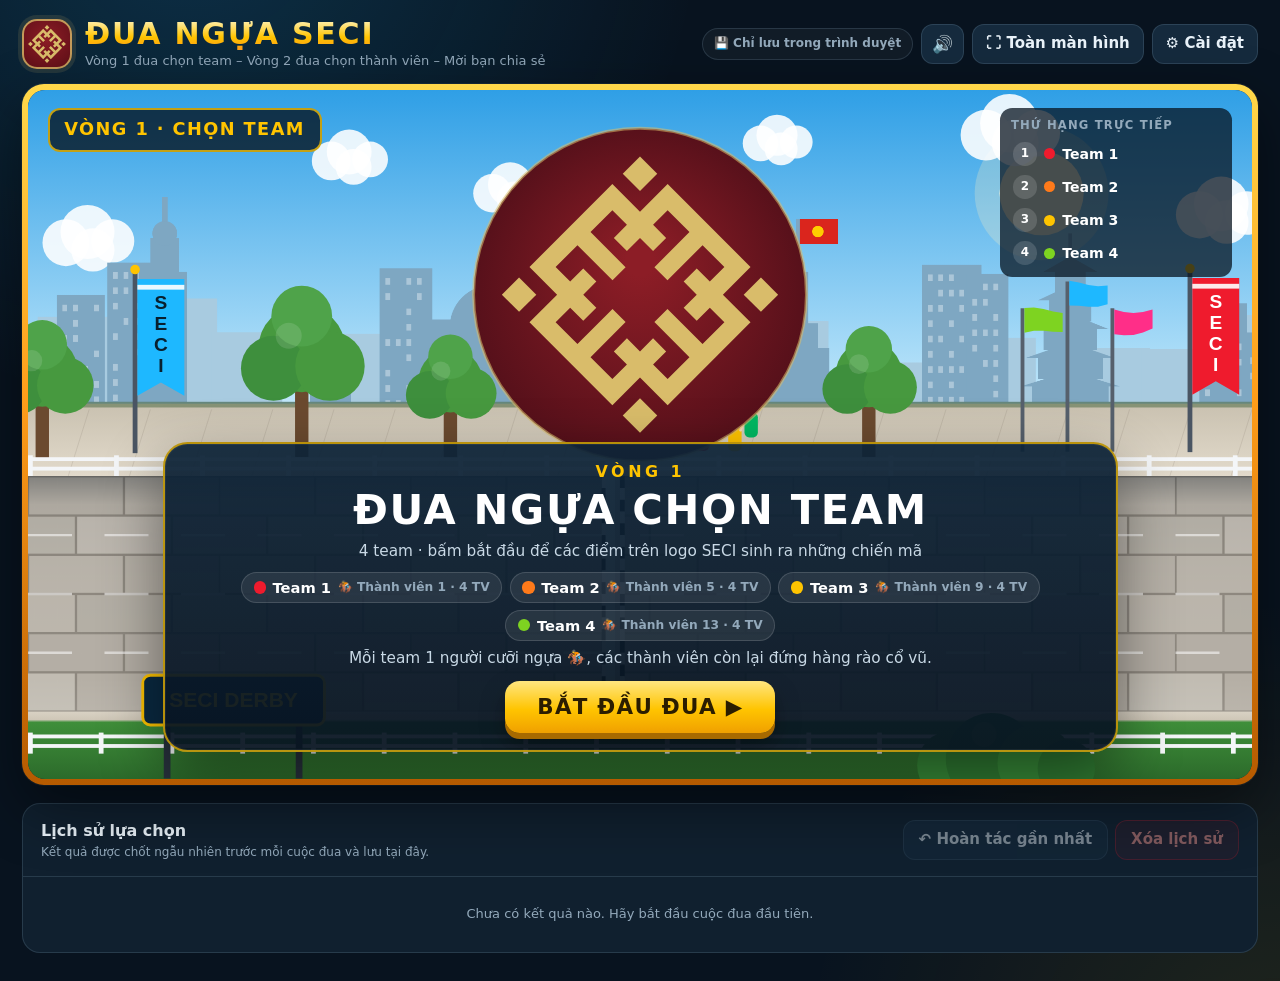
==== commit 46c3f9e9: "Only mark members who were actually picked as having spoken Seeding the "already spoke" list from hi" ====
--- a/dua-ngua.html
+++ b/dua-ngua.html
@@ -317,6 +317,9 @@
     .m-row > span { flex: 1; min-width: 0; overflow: hidden; white-space: nowrap; text-overflow: ellipsis; }
     .m-ava { width: 28px; height: 28px; padding: 0; display: grid; place-items: center; overflow: hidden; border: 1px solid var(--line); border-radius: 50%; background: #0a3f57; color: #fff; font-size: 11px; font-weight: 900; flex: 0 0 auto; }
     .m-ava img { width: 100%; height: 100%; object-fit: cover; }
+    .m-spoken { min-height: 27px; padding: 0 7px; border: 1px solid var(--line); border-radius: 8px; background: transparent; color: var(--muted); font-size: 11px; font-weight: 800; white-space: nowrap; opacity: .55; }
+    .m-spoken:hover:not(:disabled) { opacity: .9; }
+    .m-spoken.on { opacity: 1; color: #ffb4a8; border-color: rgba(239, 27, 45, .5); background: rgba(239, 27, 45, .12); }
     .m-racer { width: 30px; height: 27px; padding: 0; border: 1px solid var(--line); border-radius: 8px; background: transparent; font-size: 14px; filter: grayscale(1); opacity: .45; }
     .m-racer:hover:not(:disabled) { opacity: .8; }
     .m-racer.on { border-color: rgba(255, 196, 0, .7); background: rgba(255, 196, 0, .16); filter: none; opacity: 1; }
@@ -657,8 +660,8 @@
       return {
         teams, history,
         excludedTeams: Array.from(new Set((source.excludedTeams || []).filter(hasTeam))),
-        // Lần đầu có tính năng này: những người đã phát biểu trong lịch sử cũng tính là đã được chọn.
-        excludedMembers: Array.from(new Set((source.excludedMembers || []).concat(s.excludeChosenMembers === undefined ? history.filter(h => h.type === 'member').map(h => `${h.teamId}:${h.resultId}`) : []).filter(hasMemberKey))),
+        // Chỉ người thật sự được quay trúng (hoặc được đánh dấu tay trong Cài đặt) mới tính là đã phát biểu.
+        excludedMembers: Array.from(new Set((source.excludedMembers || []).filter(hasMemberKey))),
         settings: {
           sound: s.sound !== false, excludeAfterSpin: Boolean(s.excludeAfterSpin), logoData: normalizeImage(s.logoData, 2000000),
           raceSeconds: Number.isFinite(Number(s.raceSeconds)) && s.raceSeconds !== undefined ? clamp(Math.round(Number(s.raceSeconds)), 12, 45) : 20,
@@ -2334,6 +2337,7 @@
         <div class="m-list">${team.members.length ? team.members.map(m => `<div class="m-row${m.isRacer ? ' is-racer' : ''}">
             <button class="m-ava" type="button" data-act="photo" data-team="${team.id}" data-member="${m.id}" title="Ảnh của ${escapeHtml(m.name)}">${photoOf(m) ? `<img src="${escapeHtml(photoOf(m))}" alt="" />` : escapeHtml(initialOf(m.name))}</button>
             <span title="${escapeHtml(m.name)}">${escapeHtml(m.name)}${m.isRacer ? ' · người đua' : ''}</span>
+            ${state.settings.excludeChosenMembers ? (() => { const spoke = state.excludedMembers.includes(memberKey(team.id, m.id)); return `<button class="m-spoken${spoke ? ' on' : ''}" type="button" data-act="spoken" data-team="${team.id}" data-member="${m.id}" aria-pressed="${spoke}" title="${spoke ? `${escapeHtml(m.name)} đã phát biểu – bấm để bỏ đánh dấu` : `Bấm để đánh dấu ${escapeHtml(m.name)} đã phát biểu`}">${spoke ? '🎤 Đã PB' : '🎤'}</button>`; })() : ''}
             <button class="m-racer${m.isRacer ? ' on' : ''}" type="button" data-act="racer" data-team="${team.id}" data-member="${m.id}" aria-pressed="${m.isRacer}" title="${m.isRacer ? `${escapeHtml(m.name)} đang là người cưỡi ngựa ở vòng 1` : `Chọn ${escapeHtml(m.name)} làm người cưỡi ngựa ở vòng 1`}">🏇</button>
             <button class="m-photo" type="button" data-act="photo" data-team="${team.id}" data-member="${m.id}">📷 Ảnh</button>
             <button class="mini" type="button" data-act="rename-member" data-team="${team.id}" data-member="${m.id}" title="Đổi tên">✎</button>
@@ -2409,6 +2413,11 @@
         onConfirm: () => mutate(() => { team.members = team.members.filter(m => m.id !== member.id); }, `Đã xóa ${member.name}.`)
       });
       if (act === 'photo' && member) requestPhoto(team, member);
+      if (act === 'spoken' && member) {
+        const key = memberKey(team.id, member.id); const spoke = state.excludedMembers.includes(key);
+        mutate(() => { state.excludedMembers = spoke ? state.excludedMembers.filter(k => k !== key) : state.excludedMembers.concat(key); },
+          spoke ? `Đã bỏ đánh dấu: ${member.name} chưa phát biểu.` : `Đã đánh dấu ${member.name} đã phát biểu.`);
+      }
       if (act === 'racer' && member && !member.isRacer) {
         mutate(() => { team.members.forEach(m => { m.isRacer = m.id === member.id; }); }, `${member.name} sẽ cưỡi ngựa cho ${team.name} ở vòng 1.`);
       }
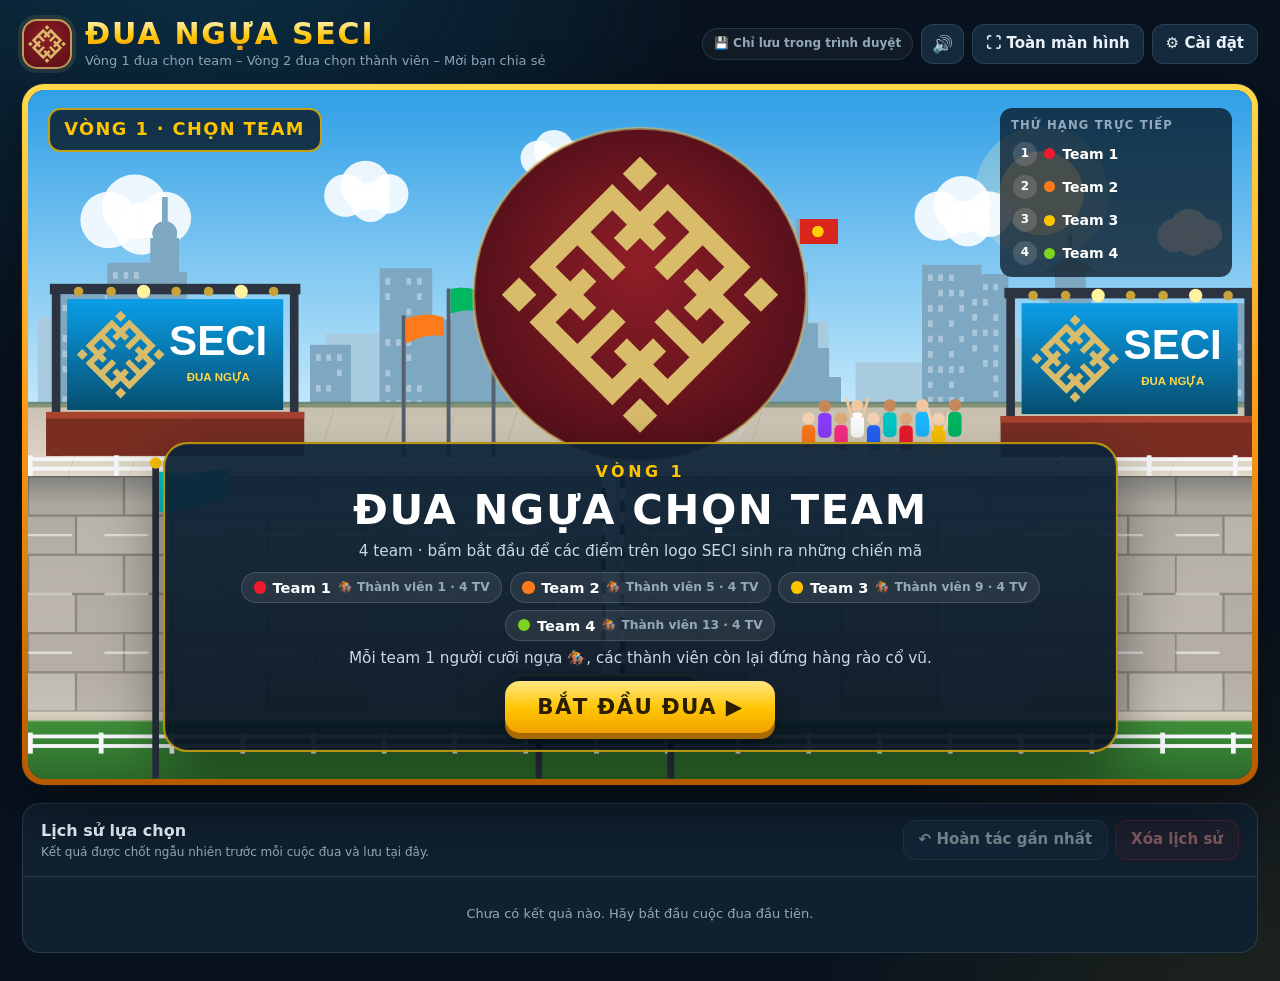
==== commit 35c06cf0: "Skip the race when one team is left; refresh open screens from the server - With only one team still" ====
--- a/dua-ngua.html
+++ b/dua-ngua.html
@@ -655,7 +655,7 @@
       const s = source.settings || {};
       const p = source.pending;
       const pending = p && (p.round === 'team' || p.round === 'member') && typeof p.winnerId === 'string' && typeof p.teamId === 'string'
-        ? { round: p.round, method: p.method === 'wheel' ? 'wheel' : 'horse', winnerId: p.winnerId, teamId: p.teamId, createdAt: typeof p.createdAt === 'string' ? p.createdAt : new Date().toISOString() }
+        ? { round: p.round, method: ['wheel', 'auto'].includes(p.method) ? p.method : 'horse', winnerId: p.winnerId, teamId: p.teamId, createdAt: typeof p.createdAt === 'string' ? p.createdAt : new Date().toISOString() }
         : null;
       return {
         teams, history,
@@ -1753,11 +1753,22 @@
       els.hudTicker.className = `hud-ticker ${kind}`.trim(); void els.hudTicker.offsetWidth; els.hudTicker.classList.add('pop');
     }
 
-    function enterTeamLobby() {
+    // fromUser: người dùng vừa bấm sang ván mới – nếu chỉ còn 1 team thì vào thẳng vòng quay thành viên.
+    function enterTeamLobby(fromUser = false) {
+      if (fromUser && !isBusy()) { recycleExhausted('team'); if (availableTeams().length === 1) { chooseOnlyTeam(); return; } }
       game.mode = 'lobby'; game.round = 'team'; game.teamId = null; game.record = null; game.progress = 0;
       game.pool = availableTeams();
       setRacers(game.pool.slice(0, MAX_LANES), 'team'); resetScene(); setHudRound(); setProgressHud(0);
       hideOverlays(); renderLobby(); say('Sẵn sàng xuất phát!', '', true); syncControls();
+    }
+    // Chỉ còn 1 team: không cần đua, team đó được chọn và vào vòng quay thành viên ngay.
+    function chooseOnlyTeam() {
+      const pool = availableTeams(); if (pool.length !== 1) return;
+      const team = pool[0];
+      state.pending = { round: 'team', method: 'auto', winnerId: team.id, teamId: team.id, createdAt: new Date().toISOString() };
+      const record = commitPending(); if (!record) { enterTeamLobby(); return; }
+      enterMemberLobby(team.id);
+      showToast(`Chỉ còn ${team.name} – vào thẳng vòng quay thành viên.`);
     }
     function enterMemberLobby(teamId) {
       const team = teamById(teamId); if (!team) { enterTeamLobby(); return; }
@@ -1815,9 +1826,11 @@
         return;
       }
       if (pool.length >= 2) actions = `<button class="btn-arcade pulse" type="button" data-go="start">BẮT ĐẦU ĐUA ▶</button>`;
+      else if (isTeam && pool.length === 1) actions = `<button class="btn-arcade pulse" type="button" data-go="only-team">QUAY THÀNH VIÊN · ${escapeHtml(pool[0].name)} ▶</button>`;
       else if (!isTeam && pool.length === 1) actions = `<button class="btn-arcade pulse" type="button" data-go="solo">CÔNG BỐ NGƯỜI ĐƯỢC CHỌN ▶</button>`;
-      else body += `<p class="note">${isTeam ? 'Cần ít nhất 2 team để đua. Hãy thêm team trong Cài đặt.' : 'Team này chưa có thành viên. Hãy thêm thành viên trong Cài đặt.'}</p>`;
-      if (pool.length < 2) actions += `<button class="btn-ghost" type="button" data-go="settings">⚙ Mở cài đặt</button>`;
+      if (isTeam && pool.length === 1) body += `<p class="note">Chỉ còn 1 team chưa được chọn – không cần đua, vào thẳng vòng quay thành viên.</p>`;
+      else if (pool.length < 2 && !(!isTeam && pool.length === 1)) body += `<p class="note">${isTeam ? 'Cần ít nhất 2 team để đua. Hãy thêm team trong Cài đặt.' : 'Team này chưa có thành viên. Hãy thêm thành viên trong Cài đặt.'}</p>`;
+      if (pool.length < 2 && !(isTeam && pool.length === 1)) actions += `<button class="btn-ghost" type="button" data-go="settings">⚙ Mở cài đặt</button>`;
       if (!isTeam) actions += `<button class="btn-ghost" type="button" data-go="round1">◀ Về vòng 1</button>`;
       els.lobby.innerHTML = `<div class="card">${body}<div class="card-actions">${actions}</div></div>`;
       els.lobby.hidden = false;
@@ -2059,7 +2072,7 @@
       const selected = pending.round === 'team' ? team : memberById(team, pending.winnerId);
       if (!team || !selected) { state.pending = null; persist(); showToast('Kết quả đã chốt không còn trong danh sách.', 'error'); return null; }
       const record = {
-        id: uid(), type: pending.round, method: pending.method === 'wheel' ? 'wheel' : 'horse', resultId: selected.id, resultName: selected.name,
+        id: uid(), type: pending.round, method: ['wheel', 'auto'].includes(pending.method) ? pending.method : 'horse', resultId: selected.id, resultName: selected.name,
         teamId: team.id, teamName: team.name, time: pending.createdAt, eliminated: pending.round === 'team' ? state.settings.excludeAfterSpin : state.settings.excludeChosenMembers
       };
       if (record.eliminated) {
@@ -2305,7 +2318,7 @@
 
     function renderHistory() {
       if (!state.history.length) { els.history.innerHTML = '<div class="empty">Chưa có kết quả nào. Hãy bắt đầu cuộc đua đầu tiên.</div>'; syncControls(); return; }
-      const methodLabel = m => m === 'horse' ? '🏇 Đua ngựa' : m === 'race' ? '⛵ Đua thuyền' : '◉ Vòng quay';
+      const methodLabel = m => m === 'auto' ? '⏭ Còn 1 team' : m === 'horse' ? '🏇 Đua ngựa' : m === 'race' ? '⛵ Đua thuyền' : '◉ Vòng quay';
       els.history.innerHTML = `<table><thead><tr><th>Lượt</th><th>Vòng</th><th>Hình thức</th><th>Kết quả</th><th>Team</th><th>Thời gian</th></tr></thead><tbody>${state.history.map((h, i) => `<tr><td>${i + 1}</td><td><span class="tag ${h.type}">${h.type === 'team' ? 'Team' : 'Thành viên'}</span></td><td>${methodLabel(h.method)}</td><td><b>${escapeHtml(h.resultName)}</b></td><td>${escapeHtml(h.teamName)}</td><td>${formatTime(h.time)}</td></tr>`).reverse().join('')}</tbody></table>`;
       syncControls();
     }
@@ -2494,7 +2507,8 @@
       }
       if (action === 'solo') revealSolo();
       if (action === 'settings') openSettings();
-      if (action === 'round1') enterTeamLobby();
+      if (action === 'round1') enterTeamLobby(true);
+      if (action === 'only-team' && game.mode === 'lobby') chooseOnlyTeam();
       if (action === 'round2' && game.record) enterMemberLobby(game.record.teamId);
       if (action === 'again' && game.record) enterMemberLobby(game.record.teamId);
     }
@@ -2600,6 +2614,8 @@
     requestAnimationFrame(frame);
     setSaveStatus('local');
     connectServer();
+    // Màn hình đang mở cũng tự nhận thay đổi từ máy khác, không cần bấm F5.
+    setInterval(() => { if (document.visibilityState === 'visible') refreshFromServer(); }, 10000);
     document.addEventListener('visibilitychange', () => {
       if (document.visibilityState === 'visible') refreshFromServer();
       else if (sync.dirty) { clearTimeout(sync.timer); flushServerSave(); }
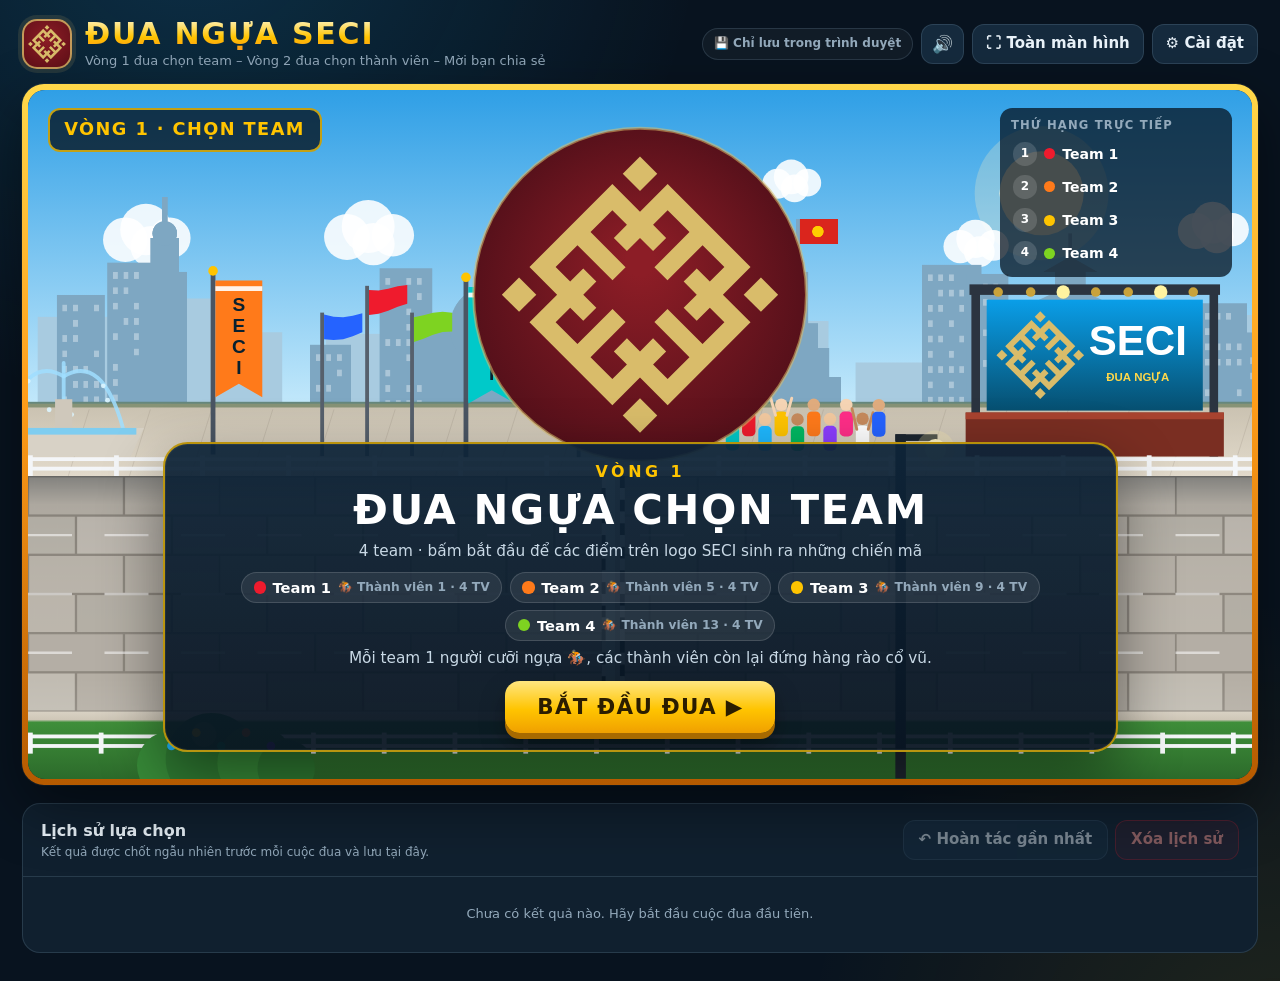
==== commit b63c4127: "Keep "already spoke" marks until everyone has spoken Marks no longer reset when a team runs out of p" ====
--- a/dua-ngua.html
+++ b/dua-ngua.html
@@ -706,9 +706,16 @@
 
     const teamById = id => state.teams.find(team => team.id === id) || null;
     const memberById = (team, id) => (team && team.members.find(member => member.id === id)) || null;
+    // Team còn người chưa phát biểu mới được đua; team đã hết người thì nghỉ cho tới lượt mới.
+    function teamsWithSpeakers() {
+      if (!state.settings.excludeChosenMembers) return state.teams.slice();
+      return state.teams.filter(team => team.members.some(m => !state.excludedMembers.includes(memberKey(team.id, m.id))));
+    }
+    const everyoneSpoke = () => state.settings.excludeChosenMembers && state.teams.some(t => t.members.length) && !teamsWithSpeakers().length;
     function availableTeams() {
-      const left = state.teams.filter(team => !state.settings.excludeAfterSpin || !state.excludedTeams.includes(team.id));
-      return left.length || !state.settings.excludeAfterSpin ? left : state.teams;
+      const base = teamsWithSpeakers();
+      const left = base.filter(team => !state.settings.excludeAfterSpin || !state.excludedTeams.includes(team.id));
+      return left.length || !state.settings.excludeAfterSpin ? left : base;
     }
     // Vòng 2 luôn gồm TOÀN BỘ thành viên của team, kể cả người vừa cưỡi ngựa ở vòng 1:
     // không lọc theo isRacer, không loại người đã được chọn – mỗi người cùng một xác suất.
@@ -717,18 +724,19 @@
     function availableMembers(team) {
       if (!team) return [];
       if (!state.settings.excludeChosenMembers) return team.members.slice();
-      const left = team.members.filter(m => !state.excludedMembers.includes(memberKey(team.id, m.id)));
-      return left.length ? left : team.members.slice();
+      // Người đã phát biểu giữ nguyên dấu qua mọi vòng; không tự quay lại khi team hết người.
+      return team.members.filter(m => !state.excludedMembers.includes(memberKey(team.id, m.id)));
     }
     const spokenMembers = team => (team && state.settings.excludeChosenMembers ? team.members.filter(m => state.excludedMembers.includes(memberKey(team.id, m.id))) : []);
     function recycleExhausted(round) {
       if (!state.settings.excludeAfterSpin) return;
-      if (round === 'team' && state.teams.length && state.teams.every(t => state.excludedTeams.includes(t.id))) state.excludedTeams = [];
-    }
-    function recycleSpoken(team) {
-      if (team && team.members.length && team.members.every(m => state.excludedMembers.includes(memberKey(team.id, m.id)))) {
-        state.excludedMembers = state.excludedMembers.filter(key => !key.startsWith(`${team.id}:`));
-      }
+      const base = teamsWithSpeakers();
+      if (round === 'team' && base.length && base.every(t => state.excludedTeams.includes(t.id))) state.excludedTeams = [];
+    }
+    // Lượt mới: xóa mọi dấu "đã phát biểu" và "team đã chọn".
+    function startNewTurn() {
+      state.excludedMembers = []; state.excludedTeams = []; persist(); enterTeamLobby();
+      showToast('Bắt đầu lượt mới: mọi người đều có thể được quay lại.');
     }
     function cleanReferences() {
       state.teams.forEach(fixRacers);
@@ -1793,10 +1801,11 @@
       const pool = game.pool; const shown = game.racers;
       let body = '';
       if (isTeam) {
-        const excluded = state.settings.excludeAfterSpin ? state.teams.filter(t => !pool.includes(t)) : [];
+        const finished = state.teams.filter(t => !teamsWithSpeakers().includes(t) && t.members.length);
+        const excluded = state.teams.filter(t => !pool.includes(t) && !finished.includes(t));
         body = `<p class="kicker">VÒNG 1</p><h2>ĐUA NGỰA CHỌN TEAM</h2>
           <p class="sub">${pool.length} team · bấm bắt đầu để các điểm trên logo SECI sinh ra những chiến mã</p>
-          <div class="chips">${pool.map((t, i) => { const rider = racerOf(t); return `<span class="chip"><i style="background:${i < MAX_LANES ? COLORS[i % COLORS.length] : '#56606c'}"></i>${escapeHtml(t.name)} <small>${rider ? `🏇 ${escapeHtml(rider.name)} · ` : ''}${t.members.length} TV</small></span>`; }).join('')}${excluded.map(t => `<span class="chip out">${escapeHtml(t.name)}</span>`).join('')}</div>
+          <div class="chips">${pool.map((t, i) => { const rider = racerOf(t); return `<span class="chip"><i style="background:${i < MAX_LANES ? COLORS[i % COLORS.length] : '#56606c'}"></i>${escapeHtml(t.name)} <small>${rider ? `🏇 ${escapeHtml(rider.name)} · ` : ''}${t.members.length} TV</small></span>`; }).join('')}${excluded.map(t => `<span class="chip out">${escapeHtml(t.name)}</span>`).join('')}${finished.map(t => `<span class="chip out" title="Mọi thành viên đã phát biểu">${escapeHtml(t.name)} <small>✓ hết người</small></span>`).join('')}</div>
           <p class="sub" style="margin-top:.5cqw">Mỗi team 1 người cưỡi ngựa 🏇, các thành viên còn lại đứng hàng rào cổ vũ.</p>`;
         if (pool.length > MAX_LANES) body += `<p class="note">Có ${pool.length} team – khi bắt đầu sẽ bốc thăm ngẫu nhiên ${MAX_LANES} team vào đường đua.</p>`;
         if (excluded.length) body += `<p class="note">Đang tạm loại ${excluded.length} team đã được chọn trước đó.</p>`;
@@ -1808,7 +1817,7 @@
           + (spoken.length ? ` · đã phát biểu (vẫn hiện, không trúng): ${spoken.map(m => escapeHtml(m.name)).join(', ')}` : '');
         body = `<div class="strip-copy"><p class="kicker">VÒNG 2 · ${escapeHtml(team ? team.name : '')}</p><h2>QUAY CHỌN NGƯỜI CHIA SẺ</h2>
           <p class="sub">${fair}${rider && pool.includes(rider) && pool.length > 1 ? ` – ${escapeHtml(rider.name)} vừa cưỡi ngựa vẫn có cơ hội như mọi người` : ''}</p></div>`;
-        if (!pool.length) body += `<p class="note">Team này chưa có thành viên. Hãy thêm thành viên trong Cài đặt.</p>`;
+        if (!pool.length) body += `<p class="note">${team && team.members.length ? 'Cả team đã phát biểu – hãy về vòng 1 chọn team khác.' : 'Team này chưa có thành viên. Hãy thêm thành viên trong Cài đặt.'}</p>`;
       } else {
         body = `<p class="kicker">VÒNG 2 · ${escapeHtml(team ? team.name : '')}</p><h2>${shown.length > 1 ? `${shown.length} THÀNH VIÊN · ${shown.length} CHIẾN MÃ` : 'CHỌN THÀNH VIÊN'}</h2>
           <div class="members">${shown.map((r, i) => { const member = memberById(team, r.id); return `<div class="member-card" style="--c:${r.color};--i:${i}"><div class="avatar">${r.image ? `<img src="${escapeHtml(r.image)}" alt="" />` : escapeHtml(initialOf(r.name))}</div><span>${escapeHtml(r.name)}</span><small>${member && member.isRacer ? '🏇 vừa đua vòng 1' : `Ngựa số ${r.number}`}</small></div>`; }).join('')}</div>`;
@@ -1829,8 +1838,9 @@
       else if (isTeam && pool.length === 1) actions = `<button class="btn-arcade pulse" type="button" data-go="only-team">QUAY THÀNH VIÊN · ${escapeHtml(pool[0].name)} ▶</button>`;
       else if (!isTeam && pool.length === 1) actions = `<button class="btn-arcade pulse" type="button" data-go="solo">CÔNG BỐ NGƯỜI ĐƯỢC CHỌN ▶</button>`;
       if (isTeam && pool.length === 1) body += `<p class="note">Chỉ còn 1 team chưa được chọn – không cần đua, vào thẳng vòng quay thành viên.</p>`;
+      else if (isTeam && everyoneSpoke()) { body += `<p class="note">🎉 Tất cả mọi người đã phát biểu! Bấm "Lượt mới" để quay lại từ đầu.</p>`; actions = `<button class="btn-arcade pulse" type="button" data-go="new-turn">↺ LƯỢT MỚI</button>`; }
       else if (pool.length < 2 && !(!isTeam && pool.length === 1)) body += `<p class="note">${isTeam ? 'Cần ít nhất 2 team để đua. Hãy thêm team trong Cài đặt.' : 'Team này chưa có thành viên. Hãy thêm thành viên trong Cài đặt.'}</p>`;
-      if (pool.length < 2 && !(isTeam && pool.length === 1)) actions += `<button class="btn-ghost" type="button" data-go="settings">⚙ Mở cài đặt</button>`;
+      if (pool.length < 2 && !(isTeam && pool.length === 1) && !(isTeam && everyoneSpoke())) actions += `<button class="btn-ghost" type="button" data-go="settings">⚙ Mở cài đặt</button>`;
       if (!isTeam) actions += `<button class="btn-ghost" type="button" data-go="round1">◀ Về vòng 1</button>`;
       els.lobby.innerHTML = `<div class="card">${body}<div class="card-actions">${actions}</div></div>`;
       els.lobby.hidden = false;
@@ -2077,7 +2087,7 @@
       };
       if (record.eliminated) {
         if (record.type === 'team' && !state.excludedTeams.includes(team.id)) state.excludedTeams.push(team.id);
-        if (record.type === 'member') { recycleSpoken(team); const key = memberKey(team.id, selected.id); if (!state.excludedMembers.includes(key)) state.excludedMembers.push(key); }
+        if (record.type === 'member') { const key = memberKey(team.id, selected.id); if (!state.excludedMembers.includes(key)) state.excludedMembers.push(key); }
       }
       state.history.push(record); state.pending = null; persist(); renderHistory();
       return record;
@@ -2509,6 +2519,7 @@
       if (action === 'settings') openSettings();
       if (action === 'round1') enterTeamLobby(true);
       if (action === 'only-team' && game.mode === 'lobby') chooseOnlyTeam();
+      if (action === 'new-turn' && game.mode === 'lobby') startNewTurn();
       if (action === 'round2' && game.record) enterMemberLobby(game.record.teamId);
       if (action === 'again' && game.record) enterMemberLobby(game.record.teamId);
     }
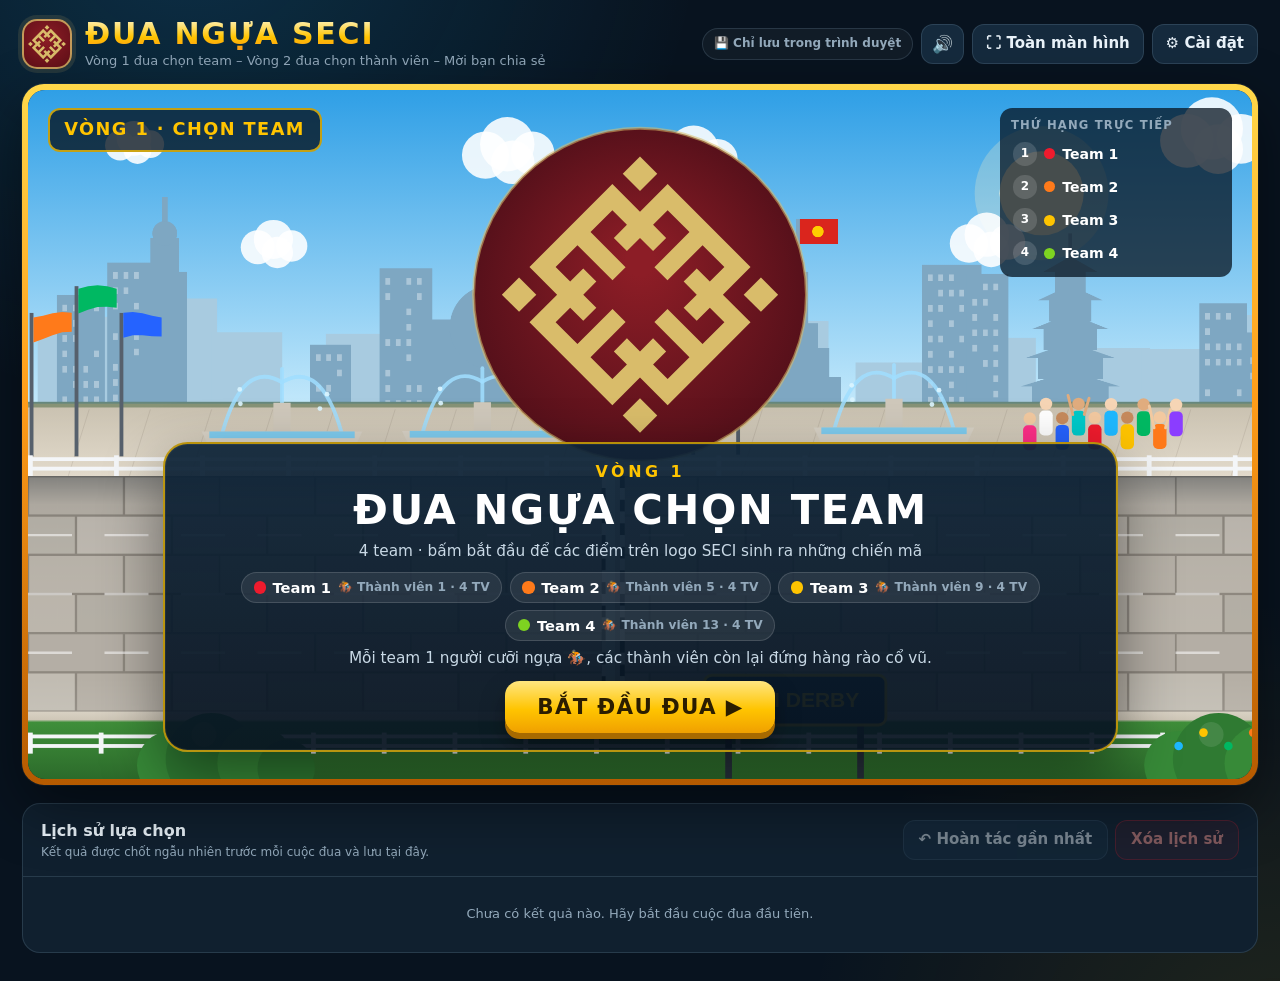
==== commit 7c7f1a1a: "Release updated SECI race and wheel experiences" ====
--- a/dua-ngua.html
+++ b/dua-ngua.html
@@ -252,12 +252,47 @@
 
     .win-name { color: var(--c, #fff); text-shadow: 0 0 2.4cqw var(--c, #fff), 0 .3cqw 0 rgba(0, 0, 0, .5); }
     .final-card { width: min(100%, 54cqw); border-color: #ffd84a; background: radial-gradient(circle at 50% 0%, rgba(255, 196, 0, .22), transparent 60%), linear-gradient(180deg, rgba(14, 36, 56, .96), rgba(8, 20, 33, .96)); }
-    .final-avatar { width: 13cqw; min-width: 84px; height: 13cqw; min-height: 84px; margin: 1.2cqw auto .2cqw; border-width: .45cqw; font-size: clamp(30px, 5.6cqw, 80px); box-shadow: 0 0 0 .7cqw rgba(255, 196, 0, .22), 0 0 3cqw rgba(255, 196, 0, .45); }
-    .final-name { font-size: clamp(22px, 4.6cqw, 66px) !important; }
-    .final-team { margin-top: .4cqw; color: #c9d9e6; font: 800 clamp(12px, 1.6cqw, 22px)/1.3 system-ui, sans-serif; }
+    /* Màn công bố: ảnh người được chọn lớn gấp 3 lần trước (13cqw → 39cqw), nằm giữa, không che tên.
+       Ảnh giữ nguyên tỉ lệ (contain) trong khung bo góc nên không bị cắt mặt. */
+    #finalScreen { padding: 1cqw 2cqw; }
+    .final-card { position: relative; display: flex; flex-direction: column; align-items: center; width: min(100%, 74cqw); padding: 1cqw 2.4cqw 1.2cqw; }
+    .final-card .kicker { position: absolute; top: 1.4cqw; left: 2cqw; text-align: left; }
+    .final-avatar {
+      --size: min(39cqw, 72vw, 58vh, calc(56.25cqw - 170px));   /* 56.25cqw = chiều cao khung 16:9; chừa chỗ cho tên và nút */
+      flex: 0 0 auto; width: var(--size); min-width: 0; height: var(--size); min-height: 0; margin: 0 auto .5cqw;
+      border-radius: 14%; border-width: .6cqw; font-size: calc(var(--size) * .46);
+      background: radial-gradient(circle at 50% 35%, #145a7a, #0a3f57 70%);
+      box-shadow: 0 0 0 .8cqw rgba(255, 196, 0, .22), 0 0 4cqw rgba(255, 196, 0, .55);
+      animation: finalPop .9s cubic-bezier(.2, .9, .3, 1) both, finalGlow 2.2s ease-in-out .9s infinite;
+    }
+    .final-avatar img { object-fit: contain; }
+    @keyframes finalPop {
+      0% { transform: scale(.35); opacity: 0; filter: brightness(1.8); }
+      50% { transform: scale(1.08); opacity: 1; }
+      68% { transform: scale(.96); }
+      84% { transform: scale(1.02); filter: brightness(1.15); }
+      100% { transform: scale(1); filter: none; }
+    }
+    @keyframes finalGlow { 50% { box-shadow: 0 0 0 1.1cqw rgba(255, 196, 0, .3), 0 0 6cqw rgba(255, 216, 74, .85); } }
+    .final-name { margin-top: 0 !important; font-size: clamp(20px, 4.2cqw, 66px) !important; }
+    .final-meta { display: flex; flex-wrap: wrap; align-items: center; justify-content: center; gap: .4cqw 1.4cqw; margin-top: .3cqw; }
+    .final-team { color: #c9d9e6; font: 800 clamp(12px, 1.6cqw, 22px)/1.3 system-ui, sans-serif; }
     .final-share {
-      display: inline-block; margin-top: 1.1cqw; padding: .5cqw 2cqw; border-radius: 99px; color: #2b1d00; background: var(--gold);
-      font-size: clamp(13px, 2cqw, 28px); font-weight: 900; letter-spacing: .12em; animation: pulse 1.6s ease-in-out infinite;
+      display: inline-block; padding: .4cqw 2cqw; border-radius: 99px; color: #2b1d00; background: var(--gold);
+      font-size: clamp(12px, 1.8cqw, 28px); font-weight: 900; letter-spacing: .12em; animation: pulse 1.6s ease-in-out infinite;
+    }
+    .final-card .card-actions { margin-top: .8cqw; }
+    .final-card .btn-arcade, .final-card .btn-ghost { min-height: 3.6cqw; }
+    @media (prefers-reduced-motion: reduce) { .final-avatar { animation: none; } }
+    /* Màn nhỏ: ảnh bên trái (≤ 58% chiều cao khung hình), tên và nút bên phải để không bị tràn. */
+    @container (max-width: 620px) {
+      .final-card { display: grid; grid-template-columns: auto minmax(0, 1fr); column-gap: 3cqw; align-items: center; justify-items: start; width: 100%; padding: 2cqw 3cqw; text-align: left; }
+      .final-card .kicker { position: static; grid-column: 2; }
+      .final-avatar { --size: min(33cqw, 72vw, 58vh); grid-column: 1; grid-row: 1 / span 4; margin: 0; }
+      .final-card > :not(.final-avatar) { grid-column: 2; }
+      .final-name { font-size: clamp(16px, 6.5cqw, 40px) !important; }
+      .final-meta { justify-content: flex-start; }
+      .final-card .card-actions { justify-content: flex-start; margin-top: 2cqw; }
     }
 
     /* ---------- History ---------- */
@@ -288,6 +323,20 @@
     .input { width: 100%; padding: 10px 12px; border: 1px solid rgba(160, 196, 224, .3); border-radius: 11px; outline: none; color: var(--text); background: #0b1826; }
     .input:focus { border-color: var(--sky); box-shadow: 0 0 0 3px rgba(30, 184, 255, .18); }
     .error { min-height: 18px; margin-top: 6px; color: #ff8a7a; font-size: 12px; }
+    /* Chỉnh khung ảnh đại diện */
+    .modal.cropping { width: min(100%, 460px); }
+    .crop-view { position: relative; width: min(100%, 340px); aspect-ratio: 1; margin: 0 auto; border-radius: 16px; overflow: hidden; background: #0b1826; }
+    .crop-view canvas { display: block; width: 100%; height: 100%; touch-action: none; cursor: grab; }
+    .crop-view canvas:active { cursor: grabbing; }
+    .crop-ring {
+      position: absolute; inset: 0; pointer-events: none; border-radius: 16px; box-shadow: inset 0 0 0 2px rgba(255, 255, 255, .5);
+      /* Vòng tròn chạm 4 cạnh khung vuông (closest-side = nửa cạnh). */
+      background: radial-gradient(circle closest-side at 50% 50%, transparent 98.6%, rgba(255, 216, 74, .9) 99%, rgba(255, 216, 74, .9) 100%, rgba(2, 8, 14, .32) 100%);
+    }
+    .crop-tools { display: flex; align-items: center; gap: 10px; margin-top: 12px; color: var(--muted); font-weight: 900; }
+    .crop-tools input { flex: 1; min-width: 0; accent-color: var(--gold); }
+    .crop-tools .btn { min-height: 36px; padding: 0 12px; }
+    .crop-hint { margin-top: 6px; color: var(--muted); font-size: 12px; text-align: center; }
     .modal-actions { display: flex; justify-content: flex-end; flex-wrap: wrap; gap: 8px; margin-top: 14px; }
     .btn { min-height: 40px; padding: 0 15px; border: 1px solid var(--line); border-radius: 12px; background: var(--panel-2); color: var(--text); font-weight: 800; }
     .btn:hover:not(:disabled) { background: #1b3550; }
@@ -472,6 +521,11 @@
     <section class="modal" role="dialog" aria-modal="true" aria-labelledby="dialogTitle">
       <h2 id="dialogTitle"></h2>
       <p id="dialogMessage" class="msg"></p>
+      <div id="cropBox" hidden>
+        <div class="crop-view"><canvas id="cropCanvas" width="640" height="640" aria-label="Kéo để chỉnh khung ảnh"></canvas><div class="crop-ring" aria-hidden="true"></div></div>
+        <div class="crop-tools"><span aria-hidden="true">－</span><input id="cropZoom" type="range" min="1" max="4" step="0.01" value="1" aria-label="Phóng to ảnh" /><span aria-hidden="true">＋</span><button id="cropRotate" class="btn" type="button" title="Xoay ảnh 90°">⟳ Xoay</button></div>
+        <p class="crop-hint">Kéo ảnh để đưa khuôn mặt vào giữa vòng tròn · lăn chuột, thanh trượt hoặc chụm 2 ngón để phóng to</p>
+      </div>
       <label id="dialogLabel" for="dialogInput" hidden></label>
       <input id="dialogInput" class="input" maxlength="80" autocomplete="off" hidden />
       <div id="dialogError" class="error" aria-live="polite"></div>
@@ -505,7 +559,9 @@
     const PLAZA_BASE = 384;
     const TRACK_TOP = 404, TRACK_BOTTOM = 650, TRACK_H = TRACK_BOTTOM - TRACK_TOP;
     const BASE_SPEED = 620;                 // px/s of the road at raceSpeed 1
-    const FACTOR = { sky: .07, city: .25, mid: .6, road: 1, fore: 1.6 };
+    // Cảnh nền và khán giả trôi chậm còn ~68% so với trước để người xem nhìn rõ; vẫn giữ thứ tự parallax.
+    // stands: hàng rào và khán giả phía xa (trước đây đi cùng mặt đường).
+    const FACTOR = { sky: .048, city: .17, mid: .41, stands: .68, road: 1, fore: 1.09 };
     const NOSE = 94;                        // muzzle tip, in horse units
     const ZONES = [
       { key: 'square', name: 'Quảng trường trung tâm', from: 0 },
@@ -601,6 +657,12 @@
     // Ảnh cũng có thể là đường dẫn tới file trong dự án, ví dụ "./assets/A1.png".
     const normalizeImagePath = value => typeof value === 'string' && !value.includes('..') && /^(\.\/)?[^:?#\\<>"']+\.(png|jpe?g|webp|svg)$/i.test(value.trim()) ? value.trim() : '';
     const photoOf = member => (member && (member.imageData || member.image)) || '';
+    // Ảnh gốc (để chỉnh lại khung về sau) và vị trí khung cắt: tâm cx, cy (0..1), độ phóng z, số lần xoay 90° rot.
+    const ORIGINAL_MAX = 1500000;
+    function normalizeCrop(c) {
+      if (!c || ![c.cx, c.cy, c.z].every(v => Number.isFinite(Number(v)))) return null;
+      return { cx: clamp(Number(c.cx), 0, 1), cy: clamp(Number(c.cy), 0, 1), z: clamp(Number(c.z), 1, 4), rot: [0, 1, 2, 3].includes(c.rot) ? c.rot : 0 };
+    }
 
     // Mỗi team đúng một người đua ở vòng 1 (isRacer); chưa ai được đánh dấu thì là người đầu tiên.
     function fixRacers(team) {
@@ -619,7 +681,9 @@
     }
     const defaultSettings = () => ({ sound: true, excludeAfterSpin: false, logoData: '', raceSeconds: 20, round2Method: 'wheel', excludeChosenMembers: true });
     // sample: dữ liệu mẫu chưa ai sửa – không bao giờ được đẩy lên máy chủ đè dữ liệu thật.
-    const initialState = () => ({ teams: sampleTeams(), history: [], excludedTeams: [], excludedMembers: [], settings: defaultSettings(), pending: null, savedAt: 0, sample: true });
+    // lastWinnerTeamId: team vừa thắng vòng 1 – khi đua đúng 4 team, team này không được thắng lượt kế tiếp.
+    // injuredTeams: team có ngựa bị thương – các trận sau phải đạp xích lô chở ngựa cho tới khi thắng một trận.
+    const initialState = () => ({ teams: sampleTeams(), history: [], excludedTeams: [], excludedMembers: [], lastWinnerTeamId: null, injuredTeams: [], prevCycle: [], settings: defaultSettings(), pending: null, savedAt: 0, sample: true });
 
     function normalizeData(raw) {
       const source = raw && raw.data ? raw.data : raw;
@@ -640,6 +704,8 @@
           let memberId = validId(member.id) ? member.id : uid(); if (memberIds.has(memberId)) memberId = uid(); memberIds.add(memberId);
           const result = { id: memberId, name: memberName, imageData: normalizeImage(member.imageData), isRacer: member.isRacer === true };
           const path = normalizeImagePath(member.image); if (path) result.image = path;
+          const original = normalizeImage(member.imageOriginal, ORIGINAL_MAX);
+          if (original && result.imageData) { result.imageOriginal = original; const cropBox = normalizeCrop(member.imageCrop); if (cropBox) result.imageCrop = cropBox; }
           return result;
         });
         return fixRacers({ id, name, imageData: normalizeImage(team.imageData), members });
@@ -655,13 +721,21 @@
       const s = source.settings || {};
       const p = source.pending;
       const pending = p && (p.round === 'team' || p.round === 'member') && typeof p.winnerId === 'string' && typeof p.teamId === 'string'
-        ? { round: p.round, method: ['wheel', 'auto'].includes(p.method) ? p.method : 'horse', winnerId: p.winnerId, teamId: p.teamId, createdAt: typeof p.createdAt === 'string' ? p.createdAt : new Date().toISOString() }
+        ? {
+          round: p.round, method: ['wheel', 'auto'].includes(p.method) ? p.method : 'horse', winnerId: p.winnerId, teamId: p.teamId, createdAt: typeof p.createdAt === 'string' ? p.createdAt : new Date().toISOString(),
+          injureId: typeof p.injureId === 'string' ? p.injureId : null
+        }
         : null;
       return {
         teams, history,
         excludedTeams: Array.from(new Set((source.excludedTeams || []).filter(hasTeam))),
         // Chỉ người thật sự được quay trúng (hoặc được đánh dấu tay trong Cài đặt) mới tính là đã phát biểu.
         excludedMembers: Array.from(new Set((source.excludedMembers || []).filter(hasMemberKey))),
+        // Dữ liệu cũ chưa có hai trường này vẫn tải bình thường.
+        lastWinnerTeamId: hasTeam(source.lastWinnerTeamId) ? source.lastWinnerTeamId : null,
+        // Thứ tự team được chọn ở chu kỳ trước (khi bật loại team) – chu kỳ sau không lặp lại.
+        prevCycle: (Array.isArray(source.prevCycle) ? source.prevCycle : []).filter(hasTeam),
+        injuredTeams: Array.from(new Set((Array.isArray(source.injuredTeams) ? source.injuredTeams : []).filter(hasTeam))),
         settings: {
           sound: s.sound !== false, excludeAfterSpin: Boolean(s.excludeAfterSpin), logoData: normalizeImage(s.logoData, 2000000),
           raceSeconds: Number.isFinite(Number(s.raceSeconds)) && s.raceSeconds !== undefined ? clamp(Math.round(Number(s.raceSeconds)), 12, 45) : 20,
@@ -679,7 +753,7 @@
       const raw = localStorage.getItem(LEGACY_KEY);
       if (!raw) return null;
       const data = normalizeData(JSON.parse(raw));
-      return { ...data, history: [], excludedTeams: [], excludedMembers: [], pending: null };
+      return { ...data, history: [], excludedTeams: [], excludedMembers: [], lastWinnerTeamId: null, injuredTeams: [], prevCycle: [], pending: null };
     }
 
     let bootMessage = '';
@@ -731,7 +805,21 @@
     function recycleExhausted(round) {
       if (!state.settings.excludeAfterSpin) return;
       const base = teamsWithSpeakers();
-      if (round === 'team' && base.length && base.every(t => state.excludedTeams.includes(t.id))) state.excludedTeams = [];
+      if (round === 'team' && base.length && base.every(t => state.excludedTeams.includes(t.id))) {
+        // Hết một chu kỳ: nhớ thứ tự vừa chọn để chu kỳ mới không lặp lại kết quả đó.
+        state.prevCycle = state.excludedTeams.filter(id => base.some(t => t.id === id));
+        state.excludedTeams = [];
+      }
+    }
+    // Lượt thứ pos của chu kỳ hiện tại không được ra team đã ra ở lượt thứ pos của chu kỳ trước.
+    function cycleRule() {
+      if (!state.settings.excludeAfterSpin || !state.prevCycle.length) return null;
+      return { prev: state.prevCycle, pos: state.excludedTeams.length, remaining: availableTeams().map(t => t.id) };
+    }
+    // Các team còn lại có xếp được vào các lượt sau mà không trùng lượt tương ứng của chu kỳ trước không.
+    function canArrange(ids, prev, pos) {
+      if (!ids.length) return true;
+      return ids.some((id, i) => id !== prev[pos] && canArrange(ids.filter((_, j) => j !== i), prev, pos + 1));
     }
     // Lượt mới: xóa mọi dấu "đã phát biểu" và "team đã chọn".
     function startNewTurn() {
@@ -743,6 +831,9 @@
       const ids = new Set(state.teams.map(team => team.id));
       state.excludedTeams = state.excludedTeams.filter(id => ids.has(id));
       state.excludedMembers = state.excludedMembers.filter(key => { const [teamId, ...rest] = key.split(':'); return Boolean(memberById(teamById(teamId), rest.join(':'))); });
+      state.injuredTeams = state.injuredTeams.filter(id => ids.has(id));
+      state.prevCycle = state.prevCycle.filter(id => ids.has(id));
+      if (!ids.has(state.lastWinnerTeamId)) state.lastWinnerTeamId = null;
     }
 
     // ---------- DOM ----------
@@ -758,7 +849,8 @@
       restoreExcluded: $('#restoreExcluded'), newSession: $('#newSession'), exportButton: $('#exportButton'), importButton: $('#importButton'), importInput: $('#importInput'),
       legacyButton: $('#legacyButton'), sampleButton: $('#sampleButton'),
       dialogBackdrop: $('#dialogBackdrop'), dialogTitle: $('#dialogTitle'), dialogMessage: $('#dialogMessage'), dialogLabel: $('#dialogLabel'),
-      dialogInput: $('#dialogInput'), dialogError: $('#dialogError'), dialogActions: $('#dialogActions'), photoInput: $('#photoInput'), toast: $('#toast')
+      dialogInput: $('#dialogInput'), dialogError: $('#dialogError'), dialogActions: $('#dialogActions'), photoInput: $('#photoInput'), toast: $('#toast'),
+      cropBox: $('#cropBox'), cropCanvas: $('#cropCanvas'), cropZoom: $('#cropZoom'), cropRotate: $('#cropRotate')
     };
     const ctx = els.canvas.getContext('2d');
     let viewScale = 1;
@@ -827,8 +919,16 @@
       let incoming; try { incoming = normalizeData(record.data); } catch (_) { return; }
       sync.version = Number(record.version) || 0;
       const known = new Set(incoming.history.map(h => h.id));
-      incoming.history = incoming.history.concat(state.history.filter(h => !known.has(h.id)))
+      const localOnly = state.history.filter(h => !known.has(h.id));
+      incoming.history = incoming.history.concat(localOnly)
         .sort((a, b) => String(a.time).localeCompare(String(b.time)));
+      // Máy này có kết quả đua mới mà máy chủ chưa có: giữ luôn team thắng gần nhất và ngựa bị thương của nó.
+      if (localOnly.some(h => h.type === 'team')) {
+        const ids = new Set(incoming.teams.map(t => t.id));
+        incoming.lastWinnerTeamId = ids.has(state.lastWinnerTeamId) ? state.lastWinnerTeamId : incoming.lastWinnerTeamId;
+        incoming.injuredTeams = state.injuredTeams.filter(id => ids.has(id));
+        incoming.prevCycle = state.prevCycle.filter(id => ids.has(id));
+      }
       if (state.pending && !incoming.pending) incoming.pending = state.pending;
       incoming.sample = false;
       state = incoming; writeLocal(); refreshAfterServerChange();
@@ -1069,10 +1169,10 @@
     const SKINS = ['#f2c9a0', '#e0ac7e', '#c68a5c', '#f6d5b5'];
 
     const scene = {
-      time: 0, scroll: { sky: 0, city: 0, mid: 0, road: 0, fore: 0 },
+      time: 0, scroll: { sky: 0, city: 0, mid: 0, stands: 0, road: 0, fore: 0 },
       mid: { items: [], next: 0 }, fore: { items: [], next: 0 }, road: { tiles: [], next: 0 },
       clouds: Array.from({ length: 8 }, (_, i) => ({ x: i * 220 + rand(0, 120), y: rand(40, 190), s: rand(.6, 1.25) })),
-      dust: [], lines: [], confetti: [], shake: 0, flash: 0, hype: 0, startLine: null, gateX: null,
+      dust: [], lines: [], confetti: [], sparks: [], shake: 0, flash: 0, hype: 0, startLine: null, gateX: null,
       fansFar: { items: [], next: 0, cursor: 0 }, fansNear: { items: [], next: 0, cursor: 0 }
     };
 
@@ -1107,7 +1207,7 @@
 
       // Cổ động viên: lặp lại các nhóm thành viên không cưỡi ngựa ở cả hai hàng rào.
       if (game.fanGroups.length) {
-        spawnFans(scene.fansFar, scene.scroll.road, 130, 380);
+        spawnFans(scene.fansFar, scene.scroll.stands, 130, 380);
         spawnFans(scene.fansNear, scene.scroll.fore, 420, 900);
       }
     }
@@ -1126,7 +1226,7 @@
         return { index, color: r.color, ink: r.ink, teamName: r.name, members: supportersOf(team).map(m => ({ name: m.name, photo: photoOf(m) })) };
       }).filter(group => group.members.length);
       const offset = Math.floor(Math.random() * Math.max(1, game.fanGroups.length));
-      scene.fansFar = { items: [], next: scene.scroll.road + 40, cursor: offset };
+      scene.fansFar = { items: [], next: scene.scroll.stands + 40, cursor: offset };
       scene.fansNear = { items: [], next: scene.scroll.fore + 160, cursor: offset + 1 };
       spawnLayers();
     }
@@ -1134,7 +1234,7 @@
     function resetScene() {
       Object.keys(scene.scroll).forEach(key => { scene.scroll[key] = 0; });
       scene.mid = { items: [], next: -260 }; scene.fore = { items: [], next: 120 }; scene.road = { tiles: [], next: -TILE_W };
-      scene.dust = []; scene.lines = []; scene.confetti = []; scene.shake = 0; scene.flash = 0; scene.hype = 0; scene.gateX = null;
+      scene.dust = []; scene.lines = []; scene.confetti = []; scene.sparks = []; scene.shake = 0; scene.flash = 0; scene.hype = 0; scene.gateX = null;
       scene.startLine = 612;
       game.fanGroups = []; scene.fansFar = { items: [], next: 0, cursor: 0 }; scene.fansNear = { items: [], next: 0, cursor: 0 };
       spawnLayers();
@@ -1334,7 +1434,8 @@
     };
 
     // ---------- Cổ động viên ở hàng rào ----------
-    const FAN_SPACING = 50;
+    const FAN_SPACING = 62;                 // đủ rộng cho đầu cổ động viên 1,5 lần mà không chồng nhau
+    const FAN_HEAD = 24;
     function drawFanGroup(c, item, x, base, s, sign = true) {
       const group = item.group; const t = scene.time;
       const alpha = clamp((scene.time - item.born) / .5, 0, 1); if (alpha <= 0) return;
@@ -1346,7 +1447,7 @@
       const width = group.members.length * FAN_SPACING * s;
       c.save(); c.globalAlpha *= alpha;
       // Bảng cổ vũ của team, giơ cao trên đầu nhóm.
-      const signY = base - 112 * s - (leading || won ? 6 * s : 0) + Math.sin(t * 5 + item.seed * 9) * 2 * s;
+      const signY = base - 126 * s - (leading || won ? 6 * s : 0) + Math.sin(t * 5 + item.seed * 9) * 2 * s;
       if (sign) {
       c.strokeStyle = '#5a4632'; c.lineWidth = 3 * s;
       c.beginPath(); c.moveTo(x + 14 * s, signY + 18 * s); c.lineTo(x + 18 * s, base - 70 * s); c.moveTo(x + width - 14 * s, signY + 18 * s); c.lineTo(x + width - 18 * s, base - 70 * s); c.stroke();
@@ -1367,15 +1468,15 @@
         c.strokeStyle = '#f0c49a'; c.lineWidth = 5 * s; c.lineCap = 'round';
         const wave = Math.sin(t * 9 + k * 2 + item.seed * 5) * 6 * s;
         c.beginPath(); c.moveTo(fx - 12 * s, top + 8 * s); c.lineTo(fx - 22 * s, top - 18 * s + wave); c.moveTo(fx + 12 * s, top + 8 * s); c.lineTo(fx + 22 * s, top - 18 * s - wave); c.stroke();
-        const headY = top - 15 * s; const radius = 16 * s;
+        const headY = top - 21 * s; const radius = FAN_HEAD * s;
         const face = member.photo ? imageFor(member.photo) : null;
         circle(c, fx, headY, radius + 2.5 * s, group.color);
         if (face) {
           c.save(); c.beginPath(); c.arc(fx, headY, radius, 0, Math.PI * 2); c.clip();
-          c.drawImage(face, fx - radius, headY - radius, radius * 2, radius * 2); c.restore();
+          drawCover(c, face, fx - radius, headY - radius, radius * 2); c.restore();
         } else {
           circle(c, fx, headY, radius, '#0a3f57');
-          c.fillStyle = '#fff'; c.font = `900 ${Math.round(15 * s)}px Bahnschrift, sans-serif`; c.fillText(initialOf(member.name), fx, headY + 1);
+          c.fillStyle = '#fff'; c.font = `900 ${Math.round(22 * s)}px Bahnschrift, sans-serif`; c.fillText(initialOf(member.name), fx, headY + 1);
         }
       });
       c.restore();
@@ -1407,7 +1508,87 @@
       c.fillStyle = hoof; c.beginPath(); c.ellipse(fx + 1.5, fy, 5, 3.6, a2, 0, Math.PI * 2); c.fill();
     }
 
-    function drawHorse(c, r, x, y, s, g) {
+    // Ảnh vuông ở giữa, không kéo méo ảnh chữ nhật.
+    function drawCover(c, img, x, y, size) {
+      const iw = img.naturalWidth, ih = img.naturalHeight, m = Math.min(iw, ih);
+      c.drawImage(img, (iw - m) / 2, (ih - m) / 2, m, m, x, y, size, size);
+    }
+    // Đầu người đua: ảnh thật trong mũ màu team. RIDER_HEAD = 1,5 lần cỡ cũ (11).
+    const RIDER_HEAD = 16.5;
+    function drawRiderHead(c, r, cx, cy, R = RIDER_HEAD) {
+      const face = r.image ? imageFor(r.image) : null;
+      if (face) {
+        c.save(); c.beginPath(); c.arc(cx, cy, R, 0, Math.PI * 2); c.clip(); drawCover(c, face, cx - R, cy - R, R * 2); c.restore();
+        c.strokeStyle = r.color; c.lineWidth = R * .3; c.beginPath(); c.arc(cx, cy, R * 1.08, 0, Math.PI * 2); c.stroke();
+        c.fillStyle = r.color; c.beginPath(); c.arc(cx, cy, R * 1.14, Math.PI * 1.12, Math.PI * 1.88); c.fill();
+      } else {
+        circle(c, cx, cy + R * .08, R * .68, '#f0c49a');
+        c.fillStyle = r.color; c.beginPath(); c.arc(cx - R * .09, cy - R * .02, R * .82, Math.PI * 1.05, Math.PI * 2.05); c.fill();
+        c.fillStyle = '#1b1b1f'; c.fillRect(cx, cy - R * .1, R * .82, R * .27);
+      }
+    }
+    // Ngựa bị thương: băng gạc ở chân trước và sao quay quanh đầu (vui, không máu me).
+    function drawHurt(c, hx, hy) {
+      const t = scene.time;
+      c.fillStyle = '#ffffff'; c.strokeStyle = '#d8d2c6'; c.lineWidth = 1;
+      rr(c, 22, -40, 13, 11, 3); c.fill(); c.stroke();
+      c.strokeStyle = '#e8414f'; c.lineWidth = 2; c.beginPath(); c.moveTo(25, -34.5); c.lineTo(32, -34.5); c.moveTo(28.5, -38); c.lineTo(28.5, -31); c.stroke();
+      for (let k = 0; k < 3; k++) {
+        const a = t * 4 + k * 2.1; const sx = hx + 6 + Math.cos(a) * 17, sy = hy - 24 + Math.sin(a) * 5;
+        c.fillStyle = '#ffd84a'; c.beginPath();
+        for (let q = 0; q < 10; q++) { const rad = q % 2 ? 2.4 : 5.5; const ang = q * Math.PI / 5 + a; c.lineTo(sx + Math.cos(ang) * rad, sy + Math.sin(ang) * rad); }
+        c.closePath(); c.fill();
+      }
+    }
+
+    // Tên lửa đồ chơi: thân đỏ, mũi trắng, lửa phụt phía sau theo cường độ flame (0..1).
+    function drawRocket(c, x, y, k, flame) {
+      const t = scene.time;
+      c.save(); c.translate(x, y); c.scale(k, k);
+      if (flame > .02) {
+        const len = (24 + 40 * flame) * (.85 + .15 * Math.sin(t * 47));
+        c.fillStyle = 'rgba(255, 122, 26, .9)'; c.beginPath(); c.moveTo(-20, -7); c.quadraticCurveTo(-20 - len * .6, -10, -20 - len, 0); c.quadraticCurveTo(-20 - len * .6, 10, -20, 7); c.closePath(); c.fill();
+        c.fillStyle = 'rgba(255, 240, 150, .95)'; c.beginPath(); c.moveTo(-20, -4); c.quadraticCurveTo(-20 - len * .35, -5, -20 - len * .6, 0); c.quadraticCurveTo(-20 - len * .35, 5, -20, 4); c.closePath(); c.fill();
+      }
+      c.fillStyle = '#c62f3c'; c.beginPath(); c.moveTo(-18, -7); c.lineTo(-27, -14); c.lineTo(-24, -6); c.closePath(); c.moveTo(-18, 7); c.lineTo(-27, 14); c.lineTo(-24, 6); c.closePath(); c.fill();
+      c.fillStyle = '#e8414f'; rr(c, -22, -8, 38, 16, 7); c.fill();
+      c.fillStyle = '#ffffff'; c.beginPath(); c.moveTo(14, -8); c.quadraticCurveTo(30, -2, 32, 0); c.quadraticCurveTo(30, 2, 14, 8); c.closePath(); c.fill();
+      circle(c, 2, 0, 4.2, '#7fd4ff'); c.strokeStyle = '#ffffff'; c.lineWidth = 1.6; c.beginPath(); c.arc(2, 0, 4.2, 0, Math.PI * 2); c.stroke();
+      c.restore();
+    }
+    // Người cưỡi ngã ngồi dưới đất phía sau ngựa, rồi đứng dậy móc tên lửa gắn vào mông ngựa.
+    function drawGroundRider(c, r, x, y, s, ev) {
+      const t = scene.time;
+      c.save(); c.translate(x - 84 * s, y); c.scale(s, s); c.lineCap = 'round';
+      c.fillStyle = 'rgba(10, 20, 30, .22)'; c.beginPath(); c.ellipse(4, 2, 26, 5, 0, 0, Math.PI * 2); c.fill();
+      if (ev.mode === 'fallen') {
+        const q = ev.fallQ;                       // rơi từ yên xuống, lộn một vòng rồi ngồi bệt
+        c.translate(lerp(40, 0, q), lerp(-70, 0, q)); c.rotate(lerp(-2.4, 0, easeOutBack(q)));
+        c.strokeStyle = '#1b1b1f'; c.lineWidth = 9; c.beginPath(); c.moveTo(0, -12); c.lineTo(22, -8); c.lineTo(34, -3); c.stroke();
+        c.strokeStyle = r.color; c.lineWidth = 17; c.beginPath(); c.moveTo(0, -12); c.lineTo(-6, -42); c.stroke();
+        c.strokeStyle = r.color; c.lineWidth = 6; c.beginPath(); c.moveTo(-4, -38); c.lineTo(-22, -54 + Math.sin(t * 9) * 3); c.moveTo(-4, -38); c.lineTo(12, -56 - Math.sin(t * 9) * 3); c.stroke();
+        drawRiderHead(c, r, -2, -58);
+        for (let k = 0; k < 3; k++) {
+          const a = t * 5 + k * 2.1; const sx = -2 + Math.cos(a) * 20, sy = -84 + Math.sin(a) * 5;
+          c.fillStyle = '#ffd84a'; c.beginPath();
+          for (let m = 0; m < 10; m++) { const rad = m % 2 ? 2.4 : 5.5; const ang = m * Math.PI / 5 + a; c.lineTo(sx + Math.cos(ang) * rad, sy + Math.sin(ang) * rad); }
+          c.closePath(); c.fill();
+        }
+      } else {
+        // Đứng cạnh ngựa: tay đưa tên lửa từ túi quần lên mông ngựa (mông ngựa ở x = +22, y = -84).
+        c.strokeStyle = '#1b1b1f'; c.lineWidth = 9; c.beginPath(); c.moveTo(-6, -40); c.lineTo(-8, 0); c.moveTo(4, -40); c.lineTo(8, 0); c.stroke();
+        c.strokeStyle = r.color; c.lineWidth = 17; c.beginPath(); c.moveTo(0, -40); c.lineTo(4, -74); c.stroke();
+        const q = ev.rocketHand; const hx = lerp(10, 22, q), hy = lerp(-44, -82, q);
+        if (q < 1) drawRocket(c, hx + 8, hy, .75, 0);
+        c.strokeStyle = r.color; c.lineWidth = 6; c.beginPath(); c.moveTo(4, -70); c.lineTo(hx, hy); c.stroke();
+        circle(c, hx, hy, 3.6, '#f0c49a');
+        drawRiderHead(c, r, 6, -92);
+      }
+      c.restore();
+    }
+
+    // opt: noRider/noShadow/flip (ngựa được cõng hoặc chở), hurt, rocket (-1 = không có, 0..1 = lửa)
+    function drawHorse(c, r, x, y, s, g, opt = {}) {
       const t = scene.time; const p = r.phase * Math.PI * 2;
       const coat = r.coat.coat, mane = r.coat.mane;
       const far = shade(coat, -.28); const lowerNear = r.coat.sock ? '#f3efe8' : shade(coat, -.08); const lowerFar = r.coat.sock ? '#cfc9be' : shade(coat, -.34);
@@ -1415,7 +1596,7 @@
       const lean = (g ? -.035 * Math.sin(p * 2) * g : 0) - clamp(r.surge, -1, 1) * .05;
 
       // shadow stays on the ground
-      c.fillStyle = 'rgba(10, 20, 30, .22)'; c.beginPath(); c.ellipse(x + 4 * s, y + 2, (58 - Math.abs(bob) * 1.5) * s, 7 * s, 0, 0, Math.PI * 2); c.fill();
+      if (!opt.noShadow) { c.fillStyle = 'rgba(10, 20, 30, .22)'; c.beginPath(); c.ellipse(x + 4 * s, y + 2, (58 - Math.abs(bob) * 1.5) * s, 7 * s, 0, 0, Math.PI * 2); c.fill(); }
 
       c.save(); c.translate(x, y + bob * s); c.scale(s, s); c.rotate(lean);
       // far legs
@@ -1433,6 +1614,11 @@
       c.beginPath(); c.ellipse(31, -63, 23, 22, .2, 0, Math.PI * 2); c.fill();
       c.fillStyle = 'rgba(0, 0, 0, .12)'; c.beginPath(); c.ellipse(0, -48, 40, 7, 0, 0, Math.PI * 2); c.fill();
       c.fillStyle = 'rgba(255, 255, 255, .13)'; c.beginPath(); c.ellipse(-8, -76, 34, 5, 0, 0, Math.PI * 2); c.fill();
+      if (opt.rocket >= 0) {
+        // Tên lửa buộc trên mông ngựa.
+        drawRocket(c, -62, -86, .8, opt.rocket);
+        c.strokeStyle = '#5a3a1e'; c.lineWidth = 3; c.beginPath(); c.moveTo(-66, -80); c.lineTo(-60, -60); c.moveTo(-56, -80); c.lineTo(-48, -62); c.stroke();
+      }
       // neck and head
       const headBob = g ? Math.sin(p + 1.2) * 4 * g : Math.sin(t * 1.3 + r.phase * 4) * 1.5;
       const hx = 66, hy = -100 + headBob; const tilt = .62 + (g ? Math.sin(p + 1.2) * .06 : 0);
@@ -1450,58 +1636,136 @@
       // near legs
       drawLeg(c, 28, -50, 'fore', p + Math.PI * 2 * .6, g, coat, lowerNear, '#1b1512');
       drawLeg(c, -30, -54, 'hind', p + Math.PI * 2 * .12, g, coat, lowerNear, '#1b1512');
+      if (opt.hurt) drawHurt(c, hx, hy);
       // saddle cloth with lane number
       c.fillStyle = r.color; rr(c, -16, -86, 34, 26, 4); c.fill();
-      c.fillStyle = r.ink; c.font = '900 17px Bahnschrift, "Segoe UI", sans-serif'; c.textAlign = 'center'; c.textBaseline = 'middle'; c.fillText(String(r.number), 1, -72);
+      if (!opt.flip) { c.fillStyle = r.ink; c.font = '900 17px Bahnschrift, "Segoe UI", sans-serif'; c.textAlign = 'center'; c.textBaseline = 'middle'; c.fillText(String(r.number), 1, -72); }
       c.fillStyle = '#3a2416'; rr(c, -12, -90, 30, 7, 3); c.fill();
-      // jockey (crouched, steadier than the horse)
+      if (opt.noRider) { c.restore(); return; }
+      // jockey (crouched, steadier than the horse); thân người hơi nâng lên cho vừa đầu lớn
       c.save(); c.translate(0, -bob * .35);
       const mouthX = hx + Math.cos(tilt) * 26 - Math.sin(tilt) * 6, mouthY = hy + Math.sin(tilt) * 26 + Math.cos(tilt) * 6;
       c.lineCap = 'round';
       c.strokeStyle = '#f4f1ea'; c.lineWidth = 9; c.beginPath(); c.moveTo(2, -92); c.lineTo(15, -80); c.stroke();
       c.strokeStyle = '#1b1b1f'; c.lineWidth = 7; c.beginPath(); c.moveTo(15, -80); c.lineTo(5, -68); c.stroke();
-      c.strokeStyle = r.color; c.lineWidth = 16; c.beginPath(); c.moveTo(0, -94); c.lineTo(22, -108); c.stroke();
-      c.strokeStyle = 'rgba(255, 255, 255, .85)'; c.lineWidth = 3; c.beginPath(); c.moveTo(4, -104); c.lineTo(18, -96); c.stroke();
-      c.strokeStyle = shade(r.color, -.15); c.lineWidth = 7; c.beginPath(); c.moveTo(22, -105); c.lineTo(34, -97); c.lineTo(47, -95); c.stroke();
+      c.strokeStyle = r.color; c.lineWidth = 17; c.beginPath(); c.moveTo(0, -94); c.lineTo(22, -110); c.stroke();
+      c.strokeStyle = 'rgba(255, 255, 255, .85)'; c.lineWidth = 3; c.beginPath(); c.moveTo(4, -105); c.lineTo(18, -97); c.stroke();
+      c.strokeStyle = shade(r.color, -.15); c.lineWidth = 7; c.beginPath(); c.moveTo(22, -106); c.lineTo(34, -97); c.lineTo(47, -95); c.stroke();
       c.strokeStyle = 'rgba(40, 25, 15, .8)'; c.lineWidth = 1.5; c.beginPath(); c.moveTo(48, -95); c.lineTo(mouthX, mouthY); c.stroke();
       circle(c, 48, -95, 3.6, '#f0c49a');
-      const face = r.image ? imageFor(r.image) : null;
-      if (face) {
-        // Mặt thật của người đua, viền mũ màu team.
-        c.save(); c.beginPath(); c.arc(32, -114, 11, 0, Math.PI * 2); c.clip();
-        c.drawImage(face, 21, -125, 22, 22); c.restore();
-        c.strokeStyle = r.color; c.lineWidth = 3.5; c.beginPath(); c.arc(32, -114, 12, 0, Math.PI * 2); c.stroke();
-        c.fillStyle = r.color; c.beginPath(); c.arc(32, -114, 12.5, Math.PI * 1.12, Math.PI * 1.88); c.fill();
-      } else {
-        circle(c, 32, -113, 7.5, '#f0c49a');
-        c.fillStyle = r.color; c.beginPath(); c.arc(31, -114, 9, Math.PI * 1.05, Math.PI * 2.05); c.fill();
-        c.fillStyle = '#1b1b1f'; c.fillRect(32, -115, 9, 3);
-      }
+      drawRiderHead(c, r, 34, -121);
       c.restore();
       c.restore();
     }
 
+    // Người cưỡi xuống ngựa, cõng con ngựa bị thương trên lưng mà chạy tiếp.
+    function drawCarrier(c, r, x, y, s) {
+      const t = scene.time; const p = r.phase * Math.PI * 2; const bob = -Math.abs(Math.sin(p * 2)) * 5;
+      c.fillStyle = 'rgba(10, 20, 30, .22)'; c.beginPath(); c.ellipse(x, y + 2, 44 * s, 7 * s, 0, 0, Math.PI * 2); c.fill();
+      c.save(); c.translate(x, y + bob * s); c.scale(s, s); c.lineCap = 'round';
+      const leg = (ph, color) => {
+        const a = Math.sin(ph) * .85; const kx = -4 + Math.sin(a) * 22, ky = -44 + Math.cos(a) * 22;
+        const b = a - .25 - Math.max(0, -Math.cos(ph)) * 1.1; const fx = kx + Math.sin(b) * 22, fy = ky + Math.cos(b) * 22;
+        c.strokeStyle = color; c.lineWidth = 9; c.beginPath(); c.moveTo(-4, -44); c.lineTo(kx, ky); c.lineTo(fx, fy); c.stroke();
+        c.fillStyle = '#1b1b1f'; c.beginPath(); c.ellipse(fx + 3, fy, 6, 3.5, 0, 0, Math.PI * 2); c.fill();
+      };
+      leg(p * 2 + Math.PI, '#2a2a30');
+      c.strokeStyle = shade(r.color, -.2); c.lineWidth = 6; c.beginPath(); c.moveTo(6, -76); c.lineTo(-16, -96); c.stroke();
+      // Ngựa nằm ngửa trên lưng, chân giơ lên trời, đầu ngoái về phía sau.
+      c.save(); c.translate(-10, -84 - 88 * .6); c.scale(-.6, -.6);
+      drawHorse(c, r, 0, 0, 1, .3, { noRider: true, noShadow: true, flip: true, hurt: true });
+      c.restore();
+      c.strokeStyle = r.color; c.lineWidth = 17; c.beginPath(); c.moveTo(-4, -44); c.lineTo(8, -78); c.stroke();
+      c.strokeStyle = 'rgba(255, 255, 255, .85)'; c.lineWidth = 3; c.beginPath(); c.moveTo(-6, -60); c.lineTo(9, -56); c.stroke();
+      leg(p * 2, '#1b1b1f');
+      c.strokeStyle = r.color; c.lineWidth = 6; c.beginPath(); c.moveTo(10, -76); c.lineTo(22, -100); c.stroke();
+      circle(c, 22, -101, 3.6, '#f0c49a');
+      drawRiderHead(c, r, 26, -90);
+      // Giọt mồ hôi bay ra sau.
+      for (let k = 0; k < 2; k++) {
+        const u = (t * 1.8 + k * .5) % 1; c.globalAlpha = 1 - u;
+        c.fillStyle = '#7fd4ff'; c.beginPath(); c.ellipse(8 - u * 26, -104 - k * 8 + u * 6, 2.4, 3.6, -.5, 0, Math.PI * 2); c.fill();
+        c.globalAlpha = 1;
+      }
+      c.restore();
+    }
+
+    // Xích lô: người đạp phía trước, ghế phía sau chở con ngựa bị thương.
+    function drawCyclo(c, r, x, y, s, g) {
+      const p = r.phase * Math.PI * 2; const spin = p * 2;
+      c.fillStyle = 'rgba(10, 20, 30, .22)'; c.beginPath(); c.ellipse(x - 14 * s, y + 2, 84 * s, 7 * s, 0, 0, Math.PI * 2); c.fill();
+      c.save(); c.translate(x, y); c.scale(s, s); c.lineCap = 'round';
+      const wheel = (wx, wy, R) => {
+        c.strokeStyle = '#1d1f24'; c.lineWidth = 4.5; c.beginPath(); c.arc(wx, wy, R, 0, Math.PI * 2); c.stroke();
+        c.strokeStyle = 'rgba(220, 226, 232, .85)'; c.lineWidth = 1.4; c.beginPath();
+        for (let k = 0; k < 6; k++) { const a = spin + k * Math.PI / 3; c.moveTo(wx, wy); c.lineTo(wx + Math.cos(a) * (R - 2), wy + Math.sin(a) * (R - 2)); }
+        c.stroke(); circle(c, wx, wy, 3, '#9aa3ad');
+      };
+      // Mui xe phía sau.
+      c.strokeStyle = shade(r.color, -.35); c.lineWidth = 3; c.beginPath(); c.moveTo(-98, -64); c.quadraticCurveTo(-100, -116, -60, -118); c.stroke();
+      c.fillStyle = shade(r.color, -.12); c.beginPath(); c.moveTo(-100, -100); c.quadraticCurveTo(-96, -124, -58, -122); c.lineTo(-48, -112); c.quadraticCurveTo(-84, -112, -92, -92); c.closePath(); c.fill();
+      // Ngựa bị thương ngồi trong ghế.
+      c.save(); c.translate(-64, -46 + (g ? Math.sin(p * 2) * 1.2 : 0)); c.scale(.5, .5);
+      drawHorse(c, r, 0, 0, 1, 0, { noRider: true, noShadow: true, hurt: true });
+      c.restore();
+      wheel(-62, -19, 19);
+      // Thùng ghế che chân ngựa.
+      c.fillStyle = r.color; rr(c, -102, -60, 78, 32, 8); c.fill();
+      c.fillStyle = 'rgba(255, 255, 255, .8)'; c.fillRect(-98, -48, 70, 4);
+      c.fillStyle = shade(r.color, -.25); rr(c, -104, -32, 82, 6, 3); c.fill();
+      // Khung và bánh trước.
+      c.strokeStyle = '#2f3540'; c.lineWidth = 4;
+      c.beginPath(); c.moveTo(-26, -34); c.lineTo(20, -32); c.lineTo(58, -19); c.moveTo(20, -32); c.lineTo(12, -62); c.moveTo(52, -19); c.lineTo(44, -84); c.lineTo(36, -86); c.stroke();
+      wheel(58, -19, 19);
+      // Người đạp: hai chân theo bàn đạp.
+      const crank = { x: 20, y: -32 }; const hip = { x: 12, y: -64 };
+      [spin + Math.PI, spin].forEach((a, k) => {
+        const fx = crank.x + Math.cos(a) * 9, fy = crank.y + Math.sin(a) * 9;
+        const dx = fx - hip.x, dy = fy - hip.y; const d = Math.hypot(dx, dy); const lift = Math.sqrt(Math.max(0, 24 * 24 - d * d / 4));
+        const kx = hip.x + dx / 2 + (dy / d) * lift * .9, ky = hip.y + dy / 2 - (dx / d) * lift * .9;
+        c.strokeStyle = k ? '#1b1b1f' : '#2a2a30'; c.lineWidth = 8; c.beginPath(); c.moveTo(hip.x, hip.y); c.lineTo(kx, ky); c.lineTo(fx, fy); c.stroke();
+      });
+      c.strokeStyle = r.color; c.lineWidth = 16; c.beginPath(); c.moveTo(12, -64); c.lineTo(24, -96); c.stroke();
+      c.strokeStyle = shade(r.color, -.15); c.lineWidth = 6; c.beginPath(); c.moveTo(24, -92); c.lineTo(38, -86); c.stroke();
+      circle(c, 38, -86, 3.4, '#f0c49a');
+      drawRiderHead(c, r, 30, -112);
+      c.restore();
+    }
+
     // Name tag rides behind the horse, inside its own lane.
-    function drawTag(c, r, x, y, s, laneH) {
+    function drawTag(c, r, x, y, s, laneH, heads = [], index = -1) {
       const avatar = r.image ? imageFor(r.image) : null;
       const font = Math.round(clamp(15 * s + 2, 12, 18));
       c.font = `800 ${font}px "Segoe UI", system-ui, sans-serif`;
       let label = r.riderName ? `${r.name} · ${r.riderName}` : r.name; const maxW = 190;
       while (c.measureText(label).width > maxW && label.length > 2) label = label.slice(0, -2) + '…';
-      const badge = font + 8; const textW = c.measureText(label).width; const avaW = avatar ? badge + 4 : 0;
-      const w = badge + avaW + textW + 18; const h = badge + 2;
-      const right = x - 62 * s; const left = right - w; const top = y - Math.min(laneH * .5, 40 * s) - h / 2;
-      c.globalAlpha = .94;
+      // Ảnh trong thẻ tên lớn 1,5 lần, nhưng không cao quá làn để không đè thẻ của làn bên.
+      const badge = font + 8; const textW = c.measureText(label).width;
+      const ava = avatar ? Math.round(Math.min(badge * 1.5, Math.max(badge, laneH * .92))) : 0; const avaW = avatar ? ava + 4 : 0;
+      const w = badge + avaW + textW + 18; const h = Math.max(badge, ava) + 2;
+      const grounded = r.ev && (r.ev.mode === 'fallen' || r.ev.mode === 'rocket');
+      const boosting = r.ev && r.ev.rocketOn && r.ev.rocket > .05;   // chừa chỗ cho ngọn lửa phía sau
+      const right = x - (r.cyclo ? 112 : grounded ? 118 : boosting ? 136 : 62) * s; const top = y - Math.min(laneH * .5, 40 * s) - h / 2;
+      // Thẻ không được che avatar của người đua khác: trượt sang trái qua avatar đó, hết chỗ thì làm mờ.
+      const blocking = L => heads.filter(hd => hd.index !== index && hd.x + hd.R > L && hd.x - hd.R < L + w && hd.y + hd.R > top && hd.y - hd.R < top + h);
+      let left = right - w; let fade = 1;
+      for (let guard = 0; guard < 4 && blocking(left).length; guard++) left = Math.min(...blocking(left).map(hd => hd.x - hd.R - 6)) - w;
+      if (left < 4 || blocking(left).length) { left = right - w; fade = blocking(left).length ? .4 : 1; }
+      // Trượt mượt thay vì nhảy cóc giữa hai vị trí.
+      r.tagShift = lerp(r.tagShift || 0, left - (right - w), .22); left = right - w + r.tagShift;
+      const base = c.globalAlpha;
+      c.globalAlpha = base * .94 * fade;
       c.fillStyle = 'rgba(6, 18, 30, .78)'; rr(c, left, top, w, h, h / 2); c.fill();
       c.strokeStyle = r.color; c.lineWidth = 2.5; c.stroke();
-      c.globalAlpha = 1;
+      c.globalAlpha = base * fade;
       const leading = r.rank === 1 && (game.mode === 'racing' || game.mode === 'finishing' || game.mode === 'result');
       circle(c, left + h / 2, top + h / 2, badge / 2, leading ? '#ffc400' : r.color);
       c.fillStyle = leading ? '#2b1d00' : r.ink; c.textAlign = 'center'; c.textBaseline = 'middle';
       c.font = `900 ${font - 1}px Bahnschrift, sans-serif`; c.fillText(String(game.mode === 'lobby' || game.mode === 'countdown' ? r.number : r.rank), left + h / 2, top + h / 2 + .5);
       if (avatar) {
-        const ax = left + badge + 4 + badge / 2; c.save(); c.beginPath(); c.arc(ax, top + h / 2, badge / 2, 0, Math.PI * 2); c.clip();
-        c.drawImage(avatar, ax - badge / 2, top + h / 2 - badge / 2, badge, badge); c.restore();
+        const ax = left + badge + 4 + ava / 2; c.save(); c.beginPath(); c.arc(ax, top + h / 2, ava / 2, 0, Math.PI * 2); c.clip();
+        drawCover(c, avatar, ax - ava / 2, top + h / 2 - ava / 2, ava); c.restore();
+        c.strokeStyle = r.color; c.lineWidth = 2; c.beginPath(); c.arc(ax, top + h / 2, ava / 2, 0, Math.PI * 2); c.stroke();
       }
       c.fillStyle = '#fff'; c.textAlign = 'left'; c.font = `800 ${font}px "Segoe UI", system-ui, sans-serif`;
       c.fillText(label, left + badge + avaW + 9, top + h / 2 + .5);
@@ -1664,30 +1928,38 @@
     function catmull(p0, p1, p2, p3, u) {
       return .5 * (2 * p1 + (-p0 + p2) * u + (2 * p0 - 5 * p1 + 4 * p2 - p3) * u * u + (-p0 + 3 * p1 - 3 * p2 + p3) * u * u * u);
     }
+    // Kịch bản: nhiều lần đổi người dẫn đầu, cả đoàn bám sát nhau; team thắng chỉ được
+    // dẫn tối đa một mốc ở giữa trận và chỉ bứt hẳn lên ở chặng cuối.
     function createPlan(n, winner, seed) {
       const rnd = prng(seed); const r = (a, b) => a + (b - a) * rnd();
-      const T = [0, .07, .15, .25, .35, .45, .55, .65, .72, .8, .875, .95, 1];
-      const order = Array.from({ length: n }, (_, i) => i);
-      for (let i = n - 1; i > 0; i--) { const j = Math.floor(rnd() * (i + 1)); [order[i], order[j]] = [order[j], order[i]]; }
-      // Three leaders take turns in the middle of the race. Any of them may be
-      // the winner, so "the horse that never led" is not a tell.
-      const A = order[0], B = order[1], C = n > 2 ? order[2] : order[0];
-      const trio = [winner];
-      if (C !== winner) trio.push(C);
-      order.forEach(i => { if (trio.length < Math.min(3, n) && !trio.includes(i)) trio.push(i); });
-      const keys = T.map(t => Array.from({ length: n }, (_, i) => {
+      const T = [0, .05, .11, .17, .23, .29, .35, .41, .47, .53, .59, .65, .71, .77, .83, .89, .945, 1];
+      const others = Array.from({ length: n }, (_, i) => i).filter(i => i !== winner);
+      for (let i = others.length - 1; i > 0; i--) { const j = Math.floor(rnd() * (i + 1)); [others[i], others[j]] = [others[j], others[i]]; }
+      const trio = [winner].concat(others.slice(0, Math.min(2, others.length)));
+      const leaders = []; let winnerLed = false;
+      T.forEach((t, k) => {
+        if (t === 0 || t > .83) { leaders.push(-1); return; }
+        const prev = leaders[k - 1];
+        const winnerOk = !winnerLed && t >= .23 && t <= .59 && (n === 2 || rnd() < .45);
+        let pool = Array.from({ length: n }, (_, i) => i).filter(i => i !== prev && (winnerOk || i !== winner));
+        if (!pool.length) pool = n === 2 && prev !== winner && t <= .59 ? [winner] : [others[0]];
+        const leader = pool[Math.floor(rnd() * pool.length)];
+        if (leader === winner) winnerLed = true;
+        leaders.push(leader);
+      });
+      const keys = T.map((t, k) => Array.from({ length: n }, (_, i) => {
         if (t === 0) return 0;
-        if (t <= .25) return r(-.2, .2);                                   // cả đoàn sát nhau
-        if (t <= .45) return i === A ? r(.62, .8) : (t === .45 && i === B ? r(.3, .45) : r(-.6, .25));
-        if (t <= .65) return i === B ? r(.62, .8) : i === A ? r(.1, .38) : (t === .65 && i === C ? r(.32, .48) : r(-.65, .22));
-        if (t < .8) return i === C ? r(.62, .8) : i === B ? r(.18, .42) : r(-.65, .18);
-        if (t < 1) return trio.includes(i) ? r(.46, .58) : r(-.78, -.15); // ba ngựa ngang nhau
-        if (i === winner) return 1;                                         // bứt tốc về đích
-        const place = trio.indexOf(i); return place === 1 ? .64 : place === 2 ? .5 : r(-.8, -.2);
+        const lead = leaders[k], chaser = leaders[k - 1];
+        if (t <= .17) return i === lead ? r(.16, .26) : r(-.16, .12);           // xuất phát: cả đoàn sát nhau
+        if (t <= .83) return i === lead ? r(.34, .5) : i === chaser ? r(.18, .32) : r(-.32, .16);
+        const place = trio.indexOf(i);
+        if (t < .9) return place === 0 ? r(.26, .32) : place > 0 ? r(.34, .44) : r(-.55, -.1);   // ba ngựa ngang nhau, team thắng hơi sau
+        if (t < 1) return place === 0 ? r(.6, .68) : place > 0 ? r(.44, .54) : r(-.7, -.2);      // bứt tốc ở chặng cuối
+        return place === 0 ? 1 : place === 1 ? .64 : place === 2 ? .5 : r(-.8, -.2);
       }));
       const wobble = Array.from({ length: n }, () => ({ f1: r(14, 26), p1: r(0, 6.28), f2: r(30, 48), p2: r(0, 6.28) }));
       return {
-        n, winner,
+        n, winner, trio, leaders,
         evaluate(progress) {
           const t = clamp(progress, 0, 1); let k = 0;
           while (k < T.length - 2 && t > T[k + 1]) k++;
@@ -1695,10 +1967,124 @@
           const fade = smooth(0, .06, t) * (1 - smooth(.9, .975, t));
           return Array.from({ length: n }, (_, i) => {
             const v = catmull(keys[Math.max(0, k - 1)][i], keys[k][i], keys[k + 1][i], keys[Math.min(T.length - 1, k + 2)][i], u);
-            return v + (Math.sin(t * wobble[i].f1 + wobble[i].p1) * .045 + Math.sin(t * wobble[i].f2 + wobble[i].p2) * .025) * fade;
+            return v + (Math.sin(t * wobble[i].f1 + wobble[i].p1) * .04 + Math.sin(t * wobble[i].f2 + wobble[i].p2) * .022) * fade;
           });
         }
       };
+    }
+
+    /** Team thắng, chốt bằng Web Crypto. Đua đúng 4 team: team vừa thắng lượt trước không được thắng tiếp. */
+    // Chu kỳ (khi bật loại team): lượt này không ra team của lượt tương ứng ở chu kỳ trước, và vẫn còn
+    // cách xếp các lượt còn lại cho khỏi trùng. Ưu tiên giữ cả hai luật; chỉ nới khi không thể.
+    function pickWinnerIndex(field, round, lastWinnerId, cycle = null) {
+      const all = field.map((_, i) => i);
+      const notTwice = i => !(round === 'team' && field.length === 4 && field[i].id === lastWinnerId);
+      const fitsCycle = i => !cycle || (field[i].id !== cycle.prev[cycle.pos]
+        && canArrange(cycle.remaining.filter(id => id !== field[i].id), cycle.prev, cycle.pos + 1));
+      const tiers = [all.filter(i => notTwice(i) && fitsCycle(i)), all.filter(fitsCycle), all.filter(notTwice), all];
+      const allowed = tiers.find(list => list.length);
+      return allowed[secureIndex(allowed.length)];
+    }
+
+    // ---------- Tình huống tranh đấu ----------
+    // Mọi tình huống là hàm thuần của tiến độ cuộc đua (seek-safe): tua tới đích hay đổi kích thước
+    // màn hình đều cho đúng cảnh. Chúng chỉ đổi vị trí tạm thời, không bao giờ đổi team thắng.
+    const DUEL_LEN = .085;
+    function createEvents(n, winner, seed, opts = {}) {
+      const rnd = prng((seed ^ 0x9e3779b9) >>> 0); const r = (a, b) => a + (b - a) * rnd();
+      const cyclo = new Set(opts.cyclo || []); const trio = opts.trio || [];
+      let cheat = null;
+      // Chơi xấu chỉ ở vòng 1: nạn nhân là team không thắng, kẻ chơi xấu ở làn sát bên.
+      if (opts.round === 'team' && n >= 3 && rnd() < .8) {
+        const list = [];
+        for (let v = 0; v < n; v++) {
+          if (v === winner || cyclo.has(v)) continue;
+          [v - 1, v + 1].forEach(c => { if (c >= 0 && c < n && c !== winner && !cyclo.has(c)) list.push({ victim: v, cheater: c, rival: trio.includes(v) }); });
+        }
+        const best = list.filter(x => !x.rival); const pool = best.length ? best : list;
+        if (pool.length) { const pick = pool[Math.floor(rnd() * pool.length)]; cheat = { victim: pick.victim, cheater: pick.cheater, at: r(.3, .4) }; }
+      }
+      const duels = [];
+      [[.12, .2], [.6, .68]].forEach(([lo, hi], k) => {
+        if (k === 1 && rnd() < .3) return;
+        const banned = cheat && k === 1 ? [cheat.victim] : [];
+        const pairs = Array.from({ length: Math.max(0, n - 1) }, (_, i) => [i, i + 1])
+          .filter(pair => pair.every(i => !cyclo.has(i) && !banned.includes(i)));
+        if (!pairs.length) return;
+        const [a, b] = pairs[Math.floor(rnd() * pairs.length)];
+        const duel = { a, b, at: r(lo, hi), len: DUEL_LEN, fall: null };
+        // Thua đấu kiếm có thể ngã ngựa rồi gắn tên lửa quay lại. Người ngã không dính vụ chơi xấu,
+        // và ở trận đấu kiếm muộn thì không phải team thắng (để chặng cuối vẫn theo kịch bản).
+        const fallers = [a, b].filter(i => !(cheat && (i === cheat.victim || i === cheat.cheater)) && !(k === 1 && i === winner));
+        if (fallers.length && rnd() < .6) duel.fall = { who: fallers[Math.floor(rnd() * fallers.length)] };
+        duels.push(duel);
+      });
+      return { duels, cheat, cyclo: Array.from(cyclo) };
+    }
+    const windowEnv = (p, at, len, edge = .22) => { const w = (p - at) / len; return w <= 0 || w >= 1 ? 0 : smooth(0, edge, w) * (1 - smooth(1 - edge, 1, w)); };
+    const blankInfo = () => ({ mode: 'ride', dy: 0, sword: 0, swordDir: 0, stick: -1, hurt: 0, fallQ: 0, rocketHand: 0, rocketOn: false, rocket: 0 });
+    // Ngã ngựa sau đấu kiếm (tính từ lúc đấu kiếm xong, e): ngã → móc tên lửa gắn mông ngựa → bứt tốc về lại vị trí cũ.
+    const FALL = { fallen: .04, rocket: .08, boost: .15, back: .18, flameOff: .19 };
+    function applyFall(d, p, offsets, info, labels) {
+      const e = d.at + d.len; const i = d.fall.who; if (p < e) return 0;
+      const base = offsets[i]; const low = Math.min(base, -.9); const it = info[i];
+      if (p < e + FALL.fallen) {
+        offsets[i] = lerp(base, low, smooth(e, e + .03, p)); it.mode = 'fallen'; it.fallQ = clamp((p - e) / .012, 0, 1);
+        labels.push({ text: 'NGÃ NGỰA!', a: i, b: i, kind: 'fall' });
+        return p < e + .008 ? 6 : 0;
+      }
+      if (p < e + FALL.rocket) {
+        offsets[i] = low; it.mode = 'rocket'; it.rocketHand = smooth(e + FALL.fallen + .005, e + FALL.rocket - .006, p); it.rocketOn = it.rocketHand >= 1;
+        labels.push({ text: 'GẮN TÊN LỬA!', a: i, b: i, kind: 'rocket' });
+        return 0;
+      }
+      const bump = .32 * (1 - smooth(e + .12, e + FALL.back, p));
+      offsets[i] = lerp(low, base + bump, smooth(e + FALL.rocket, e + .13, p));
+      it.rocketOn = true; it.rocket = 1 - smooth(e + FALL.boost, e + FALL.flameOff, p);
+      if (p < e + FALL.boost) labels.push({ text: 'TÊN LỬA BỨT TỐC!', a: i, b: i, kind: 'boost' });
+      return p < e + FALL.rocket + .012 ? 5 : 1.5 * it.rocket;
+    }
+
+    /** Vị trí đã điều chỉnh và trạng thái hoạt cảnh của từng người đua tại tiến độ p. */
+    function applyEvents(ev, p, base) {
+      const offsets = base.slice(); const info = base.map(blankInfo); const labels = []; let shake = 0;
+      if (!ev) return { offsets, info, labels, shake };
+      ev.cyclo.forEach(i => {
+        if (!info[i]) return; info[i].mode = 'cyclo'; info[i].hurt = 1;
+        if (p < .2 || (p > .5 && p < .58)) labels.push({ text: 'CHỞ NGỰA BẰNG XÍCH LÔ', a: i, b: i, kind: 'cyclo' });
+      });
+      ev.duels.forEach(d => {
+        if (d.fall) shake = Math.max(shake, applyFall(d, p, offsets, info, labels));
+        const env = windowEnv(p, d.at, d.len); if (!env) return;
+        const mid = (offsets[d.a] + offsets[d.b]) / 2; const jostle = Math.sin(p * 160) * .03 * env;
+        // Áp sát nhưng vẫn lệch nhau một chút để hai avatar không chồng lên nhau.
+        offsets[d.a] = lerp(offsets[d.a], mid - .1 + jostle, .85 * env); offsets[d.b] = lerp(offsets[d.b], mid + .1 - jostle, .85 * env);
+        info[d.a].dy = .07 * env; info[d.b].dy = -.07 * env;
+        info[d.a].sword = env; info[d.a].swordDir = 1; info[d.b].sword = env; info[d.b].swordDir = -1;
+        if (env > .35) { labels.push({ text: 'ĐẤU KIẾM!', a: d.a, b: d.b, kind: 'duel' }); shake = Math.max(shake, 2.5 * env); }
+      });
+      const c = ev.cheat;
+      if (c) {
+        const A = c.at; const v = c.victim, k = c.cheater; const dir = k < v ? 1 : -1;
+        const approach = smooth(A - .02, A + .035, p) * (1 - smooth(A + .06, A + .09, p));
+        if (approach > 0) {
+          offsets[k] = lerp(offsets[k], offsets[v] - .2, .9 * approach);
+          info[k].dy = .07 * approach * dir; info[v].dy = -.07 * approach * dir;
+        }
+        if (p > A && p < A + .075) info[k].stick = p < A + .035 ? 0 : clamp((p - A - .035) / .02, 0, 1);
+        offsets[k] += .18 * smooth(A + .05, A + .08, p) * (1 - smooth(A + .14, A + .2, p));   // kẻ chơi xấu vọt lên một đoạn
+        if (p >= A + .05) {
+          info[v].hurt = 1;
+          const stop = smooth(A + .05, A + .11, p); const carry = smooth(A + .1, A + .14, p);
+          offsets[v] = lerp(lerp(offsets[v], -1, stop), -.62 + .1 * Math.sin(p * 23), carry);
+          info[v].mode = p < A + .1 ? 'stopped' : 'carry';
+        }
+        if (p > A + .03 && p < A + .075) { labels.push({ text: 'CHƠI XẤU!', a: k, b: v, kind: 'foul' }); }
+        if (p > A + .035 && p < A + .06) shake = Math.max(shake, 9 * (1 - Math.abs((p - A - .047) / .013)));
+        if (p > A + .062 && p < A + .105) labels.push({ text: 'NGỰA BỊ THƯƠNG!', a: v, b: v, kind: 'hurt' });
+        if (p > A + .105 && p < A + .21) labels.push({ text: 'CÕNG NGỰA CHẠY!', a: v, b: v, kind: 'carry' });
+      }
+      return { offsets, info, labels, shake: Math.max(0, shake) };
     }
     function raceSpeed(t) {
       const launch = t <= 0 ? 0 : .15 + .85 * smooth(0, .045, t);
@@ -1717,7 +2103,7 @@
     // GAME FLOW
     // ======================================================================
     const game = {
-      mode: 'lobby', round: 'team', teamId: null, pool: [], racers: [], plan: null, winner: -1,
+      mode: 'lobby', round: 'team', teamId: null, pool: [], racers: [], plan: null, events: null, winner: -1,
       progress: 0, startAt: 0, duration: 20000, speed: 0, finishAt: 0, record: null,
       leader: -1, orderKey: '', boardAt: 0, msgAt: 0, zone: 0, flags: {}, hoofClock: 0, intro: null, fanGroups: [], wheel: null
     };
@@ -1737,7 +2123,7 @@
       };
     }
     function setRacers(items, round) {
-      game.racers = items.map((item, index) => makeRacer(item, index, round));
+      game.racers = items.map((item, index) => makeRacer(item, index, round)); game.labels = [];
       renderBoard(game.racers.map((_, i) => i));
     }
 
@@ -1764,9 +2150,10 @@
     // fromUser: người dùng vừa bấm sang ván mới – nếu chỉ còn 1 team thì vào thẳng vòng quay thành viên.
     function enterTeamLobby(fromUser = false) {
       if (fromUser && !isBusy()) { recycleExhausted('team'); if (availableTeams().length === 1) { chooseOnlyTeam(); return; } }
-      game.mode = 'lobby'; game.round = 'team'; game.teamId = null; game.record = null; game.progress = 0;
+      game.mode = 'lobby'; game.round = 'team'; game.teamId = null; game.record = null; game.progress = 0; game.events = null;
       game.pool = availableTeams();
-      setRacers(game.pool.slice(0, MAX_LANES), 'team'); resetScene(); setHudRound(); setProgressHud(0);
+      setRacers(game.pool.slice(0, MAX_LANES), 'team');
+      game.racers.forEach(r => { r.cyclo = state.injuredTeams.includes(r.id); }); resetScene(); setHudRound(); setProgressHud(0);
       hideOverlays(); renderLobby(); say('Sẵn sàng xuất phát!', '', true); syncControls();
     }
     // Chỉ còn 1 team: không cần đua, team đó được chọn và vào vòng quay thành viên ngay.
@@ -1783,7 +2170,7 @@
       // Màu của team ở vòng 1 được giữ cho vòng quay.
       const previous = game.racers.find(r => r.id === teamId) || (game.wheel && game.wheel.teamId === teamId ? game.wheel : null);
       const color = previous ? previous.color : COLORS[Math.max(0, state.teams.indexOf(team)) % COLORS.length];
-      game.mode = 'lobby'; game.round = 'member'; game.teamId = teamId; game.record = null; game.progress = 0;
+      game.mode = 'lobby'; game.round = 'member'; game.teamId = teamId; game.record = null; game.progress = 0; game.events = null;
       game.pool = availableMembers(team);
       const wheelMode = state.settings.round2Method !== 'horse';
       game.wheel = wheelMode ? makeWheel(team, color, game.wheel) : null;
@@ -1805,7 +2192,7 @@
         const excluded = state.teams.filter(t => !pool.includes(t) && !finished.includes(t));
         body = `<p class="kicker">VÒNG 1</p><h2>ĐUA NGỰA CHỌN TEAM</h2>
           <p class="sub">${pool.length} team · bấm bắt đầu để các điểm trên logo SECI sinh ra những chiến mã</p>
-          <div class="chips">${pool.map((t, i) => { const rider = racerOf(t); return `<span class="chip"><i style="background:${i < MAX_LANES ? COLORS[i % COLORS.length] : '#56606c'}"></i>${escapeHtml(t.name)} <small>${rider ? `🏇 ${escapeHtml(rider.name)} · ` : ''}${t.members.length} TV</small></span>`; }).join('')}${excluded.map(t => `<span class="chip out">${escapeHtml(t.name)}</span>`).join('')}${finished.map(t => `<span class="chip out" title="Mọi thành viên đã phát biểu">${escapeHtml(t.name)} <small>✓ hết người</small></span>`).join('')}</div>
+          <div class="chips">${pool.map((t, i) => { const rider = racerOf(t); return `<span class="chip"><i style="background:${i < MAX_LANES ? COLORS[i % COLORS.length] : '#56606c'}"></i>${escapeHtml(t.name)} <small>${state.injuredTeams.includes(t.id) ? '🛺 xích lô · ' : ''}${rider ? `🏇 ${escapeHtml(rider.name)} · ` : ''}${t.members.length} TV</small></span>`; }).join('')}${excluded.map(t => `<span class="chip out">${escapeHtml(t.name)}</span>`).join('')}${finished.map(t => `<span class="chip out" title="Mọi thành viên đã phát biểu">${escapeHtml(t.name)} <small>✓ hết người</small></span>`).join('')}</div>
           <p class="sub" style="margin-top:.5cqw">Mỗi team 1 người cưỡi ngựa 🏇, các thành viên còn lại đứng hàng rào cổ vũ.</p>`;
         if (pool.length > MAX_LANES) body += `<p class="note">Có ${pool.length} team – khi bắt đầu sẽ bốc thăm ngẫu nhiên ${MAX_LANES} team vào đường đua.</p>`;
         if (excluded.length) body += `<p class="note">Đang tạm loại ${excluded.length} team đã được chọn trước đó.</p>`;
@@ -1854,12 +2241,20 @@
       const items = game.round === 'team' ? availableTeams() : availableMembers(team);
       if (items.length < 2) { showToast('Cần ít nhất 2 người đua.', 'error'); return; }
       const field = items.length > MAX_LANES ? secureShuffle(items).slice(0, MAX_LANES) : items.slice();
-      const winner = secureIndex(field.length);
+      const winner = pickWinnerIndex(field, game.round, state.lastWinnerTeamId, game.round === 'team' ? cycleRule() : null);
+      // Vòng 1: team có ngựa bị thương (chưa thắng lại trận nào) phải đạp xích lô.
+      const cyclo = game.round === 'team' ? field.map((item, i) => (state.injuredTeams.includes(item.id) ? i : -1)).filter(i => i >= 0) : [];
+      const seed = secureSeed();
+      const plan = createPlan(field.length, winner, seed);
+      const events = createEvents(field.length, winner, seed, { round: game.round, cyclo, trio: plan.trio });
       // Kết quả được chốt và lưu trước khi chạy hoạt ảnh; tải lại trang không đổi được kết quả.
-      state.pending = { round: game.round, winnerId: field[winner].id, teamId: game.round === 'team' ? field[winner].id : team.id, createdAt: new Date().toISOString() };
+      state.pending = {
+        round: game.round, winnerId: field[winner].id, teamId: game.round === 'team' ? field[winner].id : team.id, createdAt: new Date().toISOString(),
+        injureId: events.cheat ? field[events.cheat.victim].id : null
+      };
       persist();
-      setRacers(field, game.round); resetScene();
-      game.plan = createPlan(field.length, winner, secureSeed()); game.winner = winner;
+      setRacers(field, game.round); cyclo.forEach(i => { game.racers[i].cyclo = true; }); resetScene();
+      game.plan = plan; game.events = events; game.winner = winner;
       game.duration = state.settings.raceSeconds * 1000; game.progress = 0; game.flags = {}; game.leader = -1; game.orderKey = ''; game.zone = 0; game.hoofClock = 0;
       hideOverlays(); setProgressHud(0);
       // Nhạc đua phát từ đầu ngay khi bấm "Bắt đầu đua" (trong cú bấm nên trình duyệt cho phép).
@@ -2012,6 +2407,25 @@
       if (key !== game.orderKey && now - game.boardAt > 160) { game.orderKey = key; game.boardAt = now; renderBoard(order); }
       const zone = zoneIndexAt(p);
       if (zone !== game.zone) { game.zone = zone; say(`Đoàn đua tiến vào ${ZONES[zone].name}!`, 'zone', true); }
+      const ev = game.events;
+      if (ev) {
+        ev.duels.forEach((d, k) => {
+          if (p >= d.at + d.len * .2 && !game.flags[`duel${k}`]) { game.flags[`duel${k}`] = true; say(`ĐẤU KIẾM! ${racers[d.a].name} và ${racers[d.b].name} áp sát so kiếm!`, 'hot', true); }
+        });
+        const c = ev.cheat;
+        if (c) {
+          if (p >= c.at + .035 && !game.flags.foul) { game.flags.foul = true; say(`CHƠI XẤU! ${racers[c.cheater].name} vụt gậy vào chân ngựa ${racers[c.victim].name}!`, 'hot', true); }
+          if (p >= c.at + .062 && !game.flags.hurt) { game.flags.hurt = true; say(`Ngựa của ${racers[c.victim].name} bị đau, đứng khựng lại!`, 'hot', true); }
+          if (p >= c.at + .105 && !game.flags.carry) { game.flags.carry = true; say(`${racers[c.victim].name} xuống ngựa, CÕNG NGỰA CHẠY về đích!`, 'hot', true); }
+        }
+        ev.duels.forEach((d, k) => {
+          if (!d.fall) return; const e = d.at + d.len; const name = racers[d.fall.who].name;
+          if (p >= e && !game.flags[`fall${k}`]) { game.flags[`fall${k}`] = true; say(`${name} NGÃ NGỰA sau màn đấu kiếm!`, 'hot', true); }
+          if (p >= e + FALL.fallen && !game.flags[`rocket${k}`]) { game.flags[`rocket${k}`] = true; say(`${name} móc trong túi ra… một quả TÊN LỬA!`, 'hot', true); }
+          if (p >= e + FALL.rocket && !game.flags[`boost${k}`]) { game.flags[`boost${k}`] = true; say(`TÊN LỬA BỨT TỐC! ${name} lao vút trở lại cuộc đua!`, 'hot', true); }
+        });
+        if (ev.cyclo.length && p >= .02 && !game.flags.cyclo) { game.flags.cyclo = true; say(`${ev.cyclo.map(i => racers[i].name).join(', ')} đạp xích lô chở ngựa bị thương!`, '', true); }
+      }
       if (p >= .8 && !game.flags.tight) { game.flags.tight = true; say(racers.length >= 3 ? 'Gay cấn! Ba chiến mã gần như ngang nhau!' : 'Gay cấn! Hai chiến mã ngang nhau!', 'hot', true); }
       if (p >= .86 && !game.flags.gate) { game.flags.gate = true; say('Cổng FINISH đã xuất hiện phía trước!', 'hot', true); }
       if (p >= .95 && !game.flags.sprint) { game.flags.sprint = true; say('Nước rút cuối cùng! Ai sẽ về nhất?!', 'hot', true); }
@@ -2026,7 +2440,7 @@
     }
 
     function onCross() {
-      game.mode = 'finishing'; game.finishAt = performance.now(); els.skip.hidden = true;
+      game.mode = 'finishing'; game.finishAt = performance.now(); els.skip.hidden = true; game.labels = [];
       scene.flash = reducedMotion() ? .35 : .9; scene.shake = reducedMotion() ? 0 : 16; scene.hype = 1;
       spawnConfetti(); playWin(); cheer(); stopMusic(1400);
       const winner = game.racers[game.winner];
@@ -2069,9 +2483,9 @@
       els.final.innerHTML = `<div class="card final-card"><p class="kicker">NGƯỜI ĐƯỢC CHỌN</p>
         <div class="avatar final-avatar" style="--c:${color}">${photo ? `<img src="${escapeHtml(photo)}" alt="" />` : escapeHtml(initialOf(record.resultName))}</div>
         <h2 class="final-name win-name" style="--c:#ffd84a">${escapeHtml(record.resultName)}</h2>
-        <p class="final-team">${escapeHtml(record.teamName)}</p>
-        <p class="final-share">MỜI BẠN CHIA SẺ</p>
-        <div class="card-actions"><button class="btn-arcade" type="button" data-go="round1">VÁN MỚI · VÒNG 1</button><button class="btn-ghost" type="button" data-go="again">${state.settings.round2Method !== 'horse' ? 'Quay' : 'Đua'} lại vòng 2 · ${escapeHtml(record.teamName)}</button></div></div>`;
+        <div class="final-meta"><p class="final-team">${escapeHtml(record.teamName)}</p>
+        <p class="final-share">MỜI BẠN CHIA SẺ</p></div>
+        <div class="card-actions"><button class="btn-ghost" type="button" data-go="again">◀ Quay lại đội ${escapeHtml(record.teamName)}</button><button class="btn-arcade" type="button" data-go="round1">TIẾP TỤC VÒNG TIẾP THEO ▶</button></div></div>`;
       els.final.hidden = false;
       requestAnimationFrame(() => { const b = els.final.querySelector('.btn-arcade'); if (b) b.focus(); });
     }
@@ -2089,6 +2503,12 @@
         if (record.type === 'team' && !state.excludedTeams.includes(team.id)) state.excludedTeams.push(team.id);
         if (record.type === 'member') { const key = memberKey(team.id, selected.id); if (!state.excludedMembers.includes(key)) state.excludedMembers.push(key); }
       }
+      if (record.type === 'team') {
+        state.lastWinnerTeamId = team.id;
+        // Ngựa bị thương: đạp xích lô mọi trận sau cho tới khi team thắng một trận mới được cưỡi ngựa lại.
+        state.injuredTeams = state.injuredTeams.filter(id => id !== team.id);
+        if (pending.injureId && teamById(pending.injureId) && !state.injuredTeams.includes(pending.injureId)) state.injuredTeams.push(pending.injureId);
+      }
       state.history.push(record); state.pending = null; persist(); renderHistory();
       return record;
     }
@@ -2107,6 +2527,7 @@
 
     // ---------- Frame loop ----------
     let lastNow = performance.now();
+    let eventShake = 0;
     function frame(now) {
       const dt = Math.min(.05, Math.max(0, (now - lastNow) / 1000)); lastNow = now;
       try { update(dt, now); draw(); } catch (error) { console.error(error); }
@@ -2119,11 +2540,15 @@
       if (game.mode === 'racing') {
         game.progress = clamp((now - game.startAt) / game.duration, 0, 1);
         game.speed = raceSpeed(game.progress);
-        const offsets = game.plan.evaluate(game.progress);
+        const frameEvents = applyEvents(game.events, game.progress, game.plan.evaluate(game.progress));
+        game.labels = frameEvents.labels; eventShake = frameEvents.shake;
         racers.forEach((r, i) => {
-          r.prev = r.offset; r.offset = offsets[i];
+          const before = r.ev ? r.ev.mode : 'ride';
+          r.prev = r.offset; r.offset = frameEvents.offsets[i]; r.ev = frameEvents.info[i];
           r.surge = lerp(r.surge, clamp((r.offset - r.prev) / Math.max(dt, .001) * .5, -1, 1), .12);
+          if (before !== r.ev.mode && r.ev.mode === 'carry') burstDust(r, i, 14);    // nhảy xuống ngựa
         });
+        eventEffects(dt);
         if (game.progress >= .85) {
           const s = (game.progress - .85) / .15; const winner = racers[game.winner];
           const nose = xFor(winner.offset) + NOSE * laneGeom(game.winner, racers.length).s;
@@ -2175,7 +2600,10 @@
       scene.lines = scene.lines.filter(l => l.x + l.len > 0);
       scene.confetti.forEach(p => { p.vy += 520 * dt; p.vx *= (1 - .9 * dt); p.x += p.vx * dt; p.y += p.vy * dt; p.rot += p.vr * dt; });
       scene.confetti = scene.confetti.filter(p => p.y < H + 40);
-      const ambientShake = !reducedMotion() && game.mode === 'racing' ? Math.max(0, game.speed - 1.3) * 2.6 : 0;
+      if (game.mode !== 'racing') eventShake = 0;
+      scene.sparks.forEach(sp => { sp.life += dt; sp.x += sp.vx * dt; sp.y += sp.vy * dt; sp.vy += 900 * dt; });
+      scene.sparks = scene.sparks.filter(sp => sp.life < sp.max);
+      const ambientShake = !reducedMotion() && game.mode === 'racing' ? Math.max(0, game.speed - 1.3) * 2.6 + eventShake : 0;
       scene.shake = Math.max(ambientShake, scene.shake * Math.exp(-dt * 5));
       scene.flash = Math.max(0, scene.flash - dt * 1.8);
       scene.hype = Math.max(game.mode === 'result' ? .35 : 0, scene.hype - dt * .12);
@@ -2253,26 +2681,164 @@
       scene.dust.forEach(d => { c.fillStyle = `rgba(214, 196, 160, ${(.5 * (1 - d.life / d.max)).toFixed(3)})`; c.beginPath(); c.arc(d.x, d.y, d.r, 0, Math.PI * 2); c.fill(); });
       game.racers.forEach((r, i) => {
         if (r.reveal <= 0) return;
-        const geom = laneGeom(i, n);
-        if (r.reveal >= 1) { drawHorse(c, r, r.x, geom.y, geom.s, g); return; }
-        c.save(); c.globalAlpha = clamp(r.reveal * 1.8, 0, 1);
-        drawHorse(c, r, r.x, geom.y, geom.s * (.55 + .45 * easeOutBack(r.reveal)), g); c.restore();
+        const geom = laneGeom(i, n); const y = racerY(i); const ev = r.ev || blankInfo();
+        const s = r.reveal >= 1 ? geom.s : geom.s * (.55 + .45 * easeOutBack(r.reveal));
+        c.save(); if (r.reveal < 1) c.globalAlpha = clamp(r.reveal * 1.8, 0, 1);
+        if (r.cyclo) drawCyclo(c, r, r.x, y, s, g);
+        else if (ev.mode === 'carry') drawCarrier(c, r, r.x, y, s);
+        else if (ev.mode === 'fallen' || ev.mode === 'rocket') {
+          drawHorse(c, r, r.x, y, s, 0, { noRider: true, rocket: ev.rocketOn ? 0 : -1 });
+          drawGroundRider(c, r, r.x, y, s, ev);
+        }
+        else drawHorse(c, r, r.x, y, s, ev.mode === 'stopped' ? 0 : g, { hurt: ev.hurt > 0, rocket: ev.rocketOn ? ev.rocket : -1 });
+        c.restore();
       });
+      drawCombat(c, g);
+      scene.sparks.forEach(sp => {
+        const k = 1 - sp.life / sp.max; c.strokeStyle = sp.color; c.globalAlpha = k; c.lineWidth = 2.6; c.lineCap = 'round';
+        c.beginPath(); c.moveTo(sp.x, sp.y); c.lineTo(sp.x - sp.vx * .025, sp.y - sp.vy * .025); c.stroke();
+      });
+      c.globalAlpha = 1;
+    }
+    // Kiếm và gậy vẽ ở lớp trên cùng để không bị ngựa làn bên che khuất.
+    function riderHand(i, g) {
+      const r = game.racers[i]; const s = laneGeom(i, game.racers.length).s;
+      const bob = g ? -Math.abs(Math.sin(r.phase * Math.PI * 2)) * 7 * g : 0;
+      return { x: r.x + 48 * s, y: racerY(i) + (bob * .65 - 95) * s, s };
+    }
+    function drawBlade(c, from, to, s, len) {
+      const a = Math.atan2(to.y - from.y, to.x - from.x);
+      c.save(); c.translate(from.x, from.y); c.rotate(a); c.lineCap = 'round';
+      c.strokeStyle = '#6b4a1f'; c.lineWidth = 5 * s; c.beginPath(); c.moveTo(-7 * s, 0); c.lineTo(2 * s, 0); c.stroke();
+      c.strokeStyle = '#ffd84a'; c.lineWidth = 4 * s; c.beginPath(); c.moveTo(2 * s, -8 * s); c.lineTo(2 * s, 8 * s); c.stroke();
+      c.strokeStyle = '#1b2a38'; c.lineWidth = 7 * s; c.beginPath(); c.moveTo(4 * s, 0); c.lineTo(len, 0); c.stroke();
+      c.strokeStyle = '#eef4fa'; c.lineWidth = 4.5 * s; c.beginPath(); c.moveTo(4 * s, 0); c.lineTo(len, 0); c.stroke();
+      c.restore();
+    }
+    function drawCombat(c, g) {
+      const ev = game.events; if (!ev || game.mode !== 'racing') return;
+      const t = scene.time;
+      ev.duels.forEach(d => {
+        const ra = game.racers[d.a], rb = game.racers[d.b]; if (!ra || !rb || !ra.ev || ra.ev.sword < .05) return;
+        const env = ra.ev.sword; const ha = riderHand(d.a, g), hb = riderHand(d.b, g); const s = Math.min(ha.s, hb.s);
+        const clash = { x: (ha.x + hb.x) / 2 + (46 + Math.sin(t * 17) * 7) * s, y: (ha.y + hb.y) / 2 + Math.cos(t * 17) * 5 * s };
+        [ha, hb].forEach(h => drawBlade(c, h, clash, s, (Math.hypot(clash.x - h.x, clash.y - h.y) + 14 * s) * clamp(env * 1.6, 0, 1)));
+        if (env > .35) { const pulse = .7 + .3 * Math.sin(t * 34); c.fillStyle = `rgba(255, 240, 160, ${(.85 * pulse).toFixed(3)})`; starBurst(c, clash.x, clash.y, 11 * s * pulse, 5 * s, 8); }
+      });
+      const ch = ev.cheat; if (!ch) return;
+      const k = game.racers[ch.cheater]; if (!k || !k.ev || k.ev.stick < 0) return;
+      const v = ch.victim; const rv = game.racers[v]; const sv = laneGeom(v, game.racers.length).s;
+      const h = riderHand(ch.cheater, g); const target = { x: rv.x - 30 * sv, y: racerY(v) - 30 * sv };   // chân sau, tránh đè avatar người cưỡi
+      const aim = Math.atan2(target.y - h.y, target.x - h.x); const angle = lerp(aim - 2.1, aim, k.ev.stick * k.ev.stick);
+      const len = Math.max(Math.hypot(target.x - h.x, target.y - h.y) + 20 * h.s, 88 * h.s);
+      c.lineCap = 'round';
+      c.strokeStyle = '#4a2a10'; c.lineWidth = 8 * h.s; c.beginPath(); c.moveTo(h.x, h.y); c.lineTo(h.x + Math.cos(angle) * len, h.y + Math.sin(angle) * len); c.stroke();
+      c.strokeStyle = '#b07a3e'; c.lineWidth = 5 * h.s; c.beginPath(); c.moveTo(h.x, h.y); c.lineTo(h.x + Math.cos(angle) * len, h.y + Math.sin(angle) * len); c.stroke();
+      if (k.ev.stick >= 1) { c.fillStyle = '#fff3a0'; starBurst(c, target.x, target.y, 22 * sv, 9 * sv, 9); c.fillStyle = '#ff7a1a'; starBurst(c, target.x, target.y, 11 * sv, 5 * sv, 9); }
+    }
+    function starBurst(c, x, y, outer, inner, points) {
+      c.beginPath();
+      for (let q = 0; q < points * 2; q++) { const rad = q % 2 ? inner : outer; const a = q * Math.PI / points - Math.PI / 2; c.lineTo(x + Math.cos(a) * rad, y + Math.sin(a) * rad); }
+      c.closePath(); c.fill();
+    }
+    const racerY = i => { const n = game.racers.length; const geom = laneGeom(i, n); const r = game.racers[i]; return geom.y + (r && r.ev ? r.ev.dy : 0) * geom.laneH; };
+
+    // Nhãn tình huống kiểu truyện tranh; luôn nằm trong khung hình và không chồng lên nhau.
+    const LABEL_STYLE = {
+      fall: ['#ff9d1a', '#ffffff'], rocket: ['#d7f36b', '#1b2a00'], boost: ['#ff2e88', '#ffffff'],
+      duel: ['#ffd400', '#b0001e'], foul: ['#ff3b3b', '#ffffff'], hurt: ['#ffffff', '#d4002a'], carry: ['#7ef0ff', '#08202f'], cyclo: ['#ffc400', '#2b1d00']
+    };
+    function drawEventLabels(c) {
+      const n = game.racers.length;
+      let list = game.mode === 'racing' ? (game.labels || []) : [];
+      if (game.mode === 'lobby' || game.mode === 'countdown') list = game.racers.map((r, i) => (r.cyclo && r.reveal > 0 ? { text: 'CHỞ NGỰA BẰNG XÍCH LÔ', a: i, b: i, kind: 'cyclo' } : null)).filter(Boolean);
+      const placed = [];
+      list.forEach(label => {
+        const ra = game.racers[label.a], rb = game.racers[label.b]; if (!ra || !rb) return;
+        const s = Math.min(laneGeom(label.a, n).s, laneGeom(label.b, n).s);
+        const font = Math.round(clamp(24 * s, 17, 28));
+        c.font = `900 ${font}px Bahnschrift, "Arial Black", sans-serif`;
+        const w = c.measureText(label.text).width + font * 1.3, h = font + 14;
+        let cx = clamp((ra.x + rb.x) / 2 + 10 * s, w / 2 + 8, W - w / 2 - 8);
+        let cy = clamp(Math.min(racerY(label.a), racerY(label.b)) - 158 * s, 100 + h / 2, TRACK_BOTTOM - h / 2);
+        for (let guard = 0; guard < 6 && placed.some(b => Math.abs(b.x - cx) < (b.w + w) / 2 && Math.abs(b.y - cy) < (b.h + h) / 2 + 2); guard++) cy = Math.max(100 + h / 2, cy - h - 6);
+        placed.push({ x: cx, y: cy, w, h });
+        const [fill, ink] = LABEL_STYLE[label.kind] || LABEL_STYLE.duel;
+        const pop = 1 + .05 * Math.sin(scene.time * 12);
+        c.save(); c.translate(cx, cy); c.rotate(-.05); c.scale(pop, pop);
+        c.fillStyle = 'rgba(0, 0, 0, .35)'; rr(c, -w / 2 + 3, -h / 2 + 4, w, h, h / 2.6); c.fill();
+        c.fillStyle = fill; rr(c, -w / 2, -h / 2, w, h, h / 2.6); c.fill();
+        c.strokeStyle = '#1b1b1f'; c.lineWidth = 3; c.stroke();
+        c.fillStyle = ink; c.textAlign = 'center'; c.textBaseline = 'middle'; c.fillText(label.text, 0, 1.5);
+        c.restore();
+      });
+    }
+
+    // ---------- Hiệu ứng của tình huống (chỉ trang trí, không ảnh hưởng kết quả) ----------
+    function burstDust(r, i, count) {
+      if (reducedMotion()) return;
+      const s = laneGeom(i, game.racers.length).s; const y = racerY(i);
+      for (let k = 0; k < count; k++) scene.dust.push({ x: r.x + rand(-40, 40) * s, y: y - rand(0, 14), vx: rand(-160, 120), vy: -rand(30, 120), r: rand(5, 10) * s, life: 0, max: rand(.5, .9) });
+    }
+    function burstSparks(x, y, count) {
+      if (reducedMotion()) count = Math.ceil(count / 3);
+      for (let k = 0; k < count; k++) { const a = rand(0, Math.PI * 2), v = rand(160, 420); scene.sparks.push({ x, y, vx: Math.cos(a) * v, vy: Math.sin(a) * v - 120, life: 0, max: rand(.25, .5), color: pick(['#fff6b0', '#ffd84a', '#ffffff', '#ff9d1a']) }); }
+    }
+    function eventEffects(dt) {
+      const ev = game.events; if (!ev) return; const n = game.racers.length;
+      ev.duels.forEach((d, k) => {
+        if (!d.fall) return; const i = d.fall.who; const r = game.racers[i]; if (!r || !r.ev) return;
+        const s = laneGeom(i, n).s;
+        if (r.ev.mode === 'fallen' && !game.flags[`thud${k}`]) { game.flags[`thud${k}`] = true; burstDust(r, i, 12); noise(.2, .08, 500); tone(300, .3, 'triangle', .04, 0, 120); }
+        if (r.ev.rocket > .3) {
+          if (!game.flags[`whoosh${k}`]) { game.flags[`whoosh${k}`] = true; tone(180, .7, 'sawtooth', .035, 0, 1400); noise(.6, .05, 2400, 'highpass'); burstDust(r, i, 10); }
+          if (Math.random() < dt * 40 * r.ev.rocket) burstSparks(r.x - 100 * s, racerY(i) - 84 * s, 3);
+        }
+      });
+      ev.duels.forEach(d => {
+        const ra = game.racers[d.a], rb = game.racers[d.b]; if (!ra || !rb || !ra.ev || ra.ev.sword < .35) return;
+        if (Math.random() < dt * 7) {
+          const s = laneGeom(d.a, n).s;
+          burstSparks((ra.x + rb.x) / 2 + 94 * s, (racerY(d.a) + racerY(d.b)) / 2 - 95 * s, 9);
+          tone(1700 + rand(0, 500), .06, 'square', .02); tone(2600, .05, 'triangle', .015, .02);
+        }
+      });
+      const c = ev.cheat;
+      if (c && !game.flags.strike && game.racers[c.cheater].ev && game.racers[c.cheater].ev.stick >= 1) {
+        game.flags.strike = true; const rv = game.racers[c.victim]; const sv = laneGeom(c.victim, n).s;
+        burstSparks(rv.x - 30 * sv, racerY(c.victim) - 30 * sv, 22); burstDust(rv, c.victim, 10);
+        noise(.18, .09, 900); tone(220, .25, 'sawtooth', .04, 0, 110);
+      }
     }
     function drawTags(c) {
-      const n = game.racers.length;
+      const n = game.racers.length; const heads = riderHeads();
       game.racers.forEach((r, i) => {
         if (r.reveal <= 0) return;
         const geom = laneGeom(i, n);
-        c.save(); c.globalAlpha = r.reveal; drawTag(c, r, r.x, geom.y, geom.s, geom.laneH); c.restore();
+        c.save(); c.globalAlpha = r.reveal; drawTag(c, r, r.x, geom.y, geom.s, geom.laneH, heads, i); c.restore();
       });
+    }
+    // Vị trí avatar của từng người đua (theo phương tiện hiện tại) để thẻ tên tránh đè lên.
+    function riderHeads() {
+      const n = game.racers.length;
+      return game.racers.map((r, index) => {
+        if (r.reveal <= 0) return null;
+        const s = laneGeom(index, n).s; const y = racerY(index); const mode = r.ev ? r.ev.mode : 'ride';
+        const [dx, dy] = r.cyclo ? [30, -112] : mode === 'carry' ? [26, -90] : mode === 'fallen' ? [-86, -58] : mode === 'rocket' ? [-78, -92] : [34, -121];
+        const head = { index, x: r.x + dx * s, y: y + dy * s, R: RIDER_HEAD * 1.25 * s };
+        // Con ngựa đang được cõng cũng phải nhìn thấy được.
+        if (mode === 'carry' && !r.cyclo) return [head, { index, x: r.x - 12 * s, y: y - 112 * s, R: 36 * s }];
+        // Tên lửa và ngọn lửa trên mông ngựa cũng không được bị thẻ tên che.
+        if (r.ev && r.ev.rocketOn && r.ev.rocket > .05) return [head, { index, x: r.x - 80 * s, y: y - 86 * s, R: 30 * s }];
+        return [head];
+      }).filter(Boolean).flat();
     }
     function drawFore(c) {
       const g = c.createLinearGradient(0, TRACK_BOTTOM, 0, H);
       g.addColorStop(0, '#d9d2c4'); g.addColorStop(.12, '#cfc7b8'); g.addColorStop(.16, '#3f8f3a'); g.addColorStop(1, '#2c6b2b');
       c.fillStyle = g; c.fillRect(-30, TRACK_BOTTOM, W + 60, H - TRACK_BOTTOM + 30);
       // Hàng rào phía gần: chỉ thấy đầu và tay cổ động viên nhô qua rào, không che ngựa.
-      drawFans(c, scene.fansNear, scene.scroll.fore, H + 6, 1, false);
+      drawFans(c, scene.fansNear, scene.scroll.fore, H + 22, 1, false);
       drawRails(c, H - 26, scene.scroll.fore, 74, '#f4f6f8');
       scene.fore.items.forEach(item => {
         const x = item.x - scene.scroll.fore; if (x > W + 40 || x + item.w < -120) return;
@@ -2284,8 +2850,8 @@
       c.save();
       if (scene.shake > .15) c.translate(rand(-1, 1) * scene.shake, rand(-1, 1) * scene.shake * .6);
       drawSky(c); drawCity(c); drawPlaza(c); drawMid(c);
-      drawFans(c, scene.fansFar, scene.scroll.road, TRACK_TOP + 2, .96, true);
-      drawRails(c, TRACK_TOP, scene.scroll.road, 90, '#f4f6f8');
+      drawFans(c, scene.fansFar, scene.scroll.stands, TRACK_TOP + 2, .96, true);
+      drawRails(c, TRACK_TOP, scene.scroll.stands, 90, '#f4f6f8');
       drawTrack(c);
       drawLine(c, scene.startLine, 240, 'back', 'XUẤT PHÁT', '#0a7fc0');
       drawLine(c, scene.gateX, 196, 'back', 'FINISH', '#ef1b2d');
@@ -2294,6 +2860,7 @@
       drawLine(c, scene.gateX, 196, 'front', 'FINISH', '#ef1b2d');
       drawTags(c);
       drawFore(c);
+      drawEventLabels(c);
       drawWheel(c);
       // Sảnh vòng 1: logo nguyên bản, 4 điểm nằm yên trên logo.
       if (game.mode === 'lobby' && game.round === 'team') drawLogo(c, LOGO_HOME.x, LOGO_HOME.y, LOGO_HOME.size, LOGO_POINT_TO_TEAM);
@@ -2390,6 +2957,7 @@
     function openDialogShell(title, message) {
       dialogOpen = true; els.dialogTitle.textContent = title; els.dialogMessage.textContent = message;
       els.dialogInput.hidden = true; els.dialogLabel.hidden = true; els.dialogError.textContent = ''; els.dialogActions.innerHTML = '';
+      els.cropBox.hidden = true; els.dialogBackdrop.querySelector('.modal').classList.remove('cropping');
       els.dialogBackdrop.classList.add('open'); els.dialogBackdrop.setAttribute('aria-hidden', 'false');
     }
     function closeDialog() { dialogOpen = false; els.dialogBackdrop.classList.remove('open'); els.dialogBackdrop.setAttribute('aria-hidden', 'true'); }
@@ -2449,14 +3017,92 @@
     let photoTarget = null;
     function requestPhoto(team, member) {
       photoTarget = { teamId: team.id, memberId: member.id };
-      if (!member.imageData) { els.photoInput.click(); return; }
-      openDialogShell(`Ảnh của ${member.name}`, 'Chọn ảnh khác hoặc xóa ảnh hiện tại.');
+      const current = photoOf(member);
+      if (!current) { els.photoInput.click(); return; }
+      openDialogShell(`Ảnh của ${member.name}`, 'Chỉnh lại khung ảnh, chọn ảnh khác hoặc xóa ảnh hiện tại.');
       els.dialogActions.append(
         makeButton('Hủy', 'btn', () => { photoTarget = null; closeDialog(); }),
-        makeButton('Xóa ảnh', 'btn danger', () => { closeDialog(); photoTarget = null; mutate(() => { member.imageData = ''; }, `Đã xóa ảnh của ${member.name}.`); }),
-        makeButton('Chọn ảnh khác', 'btn primary', () => { closeDialog(); els.photoInput.click(); })
+        makeButton('Xóa ảnh', 'btn danger', () => { closeDialog(); photoTarget = null; mutate(() => { member.imageData = ''; delete member.imageOriginal; delete member.imageCrop; }, `Đã xóa ảnh của ${member.name}.`); }),
+        makeButton('Chọn ảnh khác', 'btn', () => { closeDialog(); els.photoInput.click(); }),
+        makeButton('✂ Chỉnh khung ảnh', 'btn primary', () => { photoTarget = null; openCropper(team, member, member.imageOriginal || current, member.imageOriginal ? member.imageCrop : null); })
       );
     }
+
+    // ---------- Chỉnh khung ảnh đại diện (kéo, phóng to, xoay; lưu lại được để chỉnh tiếp) ----------
+    const CROP_OUT = 520;                     // cạnh ảnh vuông dùng trong cuộc đua và màn công bố
+    const crop = { teamId: '', memberId: '', img: null, src: '', source: null, w: 0, h: 0, cx: 0, cy: 0, z: 1, rot: 0, pointers: new Map() };
+    const loadImage = src => new Promise((resolve, reject) => { const img = new Image(); img.onload = () => resolve(img); img.onerror = reject; img.src = src; });
+    function setCropSource() {
+      const img = crop.img; const w = img.naturalWidth, h = img.naturalHeight;
+      if (crop.rot) {
+        const c = document.createElement('canvas'); const odd = crop.rot % 2 === 1;
+        c.width = odd ? h : w; c.height = odd ? w : h;
+        const g = c.getContext('2d'); g.translate(c.width / 2, c.height / 2); g.rotate(crop.rot * Math.PI / 2); g.drawImage(img, -w / 2, -h / 2);
+        crop.source = c; crop.w = c.width; crop.h = c.height;
+      } else { crop.source = img; crop.w = w; crop.h = h; }
+      crop.cx = crop.w / 2; crop.cy = crop.h / 2;
+    }
+    const cropHalf = () => Math.min(crop.w, crop.h) / 2 / crop.z;   // nửa cạnh khung cắt, tính theo px ảnh
+    function clampCrop() { const half = cropHalf(); crop.cx = clamp(crop.cx, half, crop.w - half); crop.cy = clamp(crop.cy, half, crop.h - half); }
+    function drawCrop() {
+      if (!crop.source) return;
+      const c = els.cropCanvas.getContext('2d'); const size = els.cropCanvas.width; const half = cropHalf();
+      c.fillStyle = '#0b1826'; c.fillRect(0, 0, size, size);
+      c.drawImage(crop.source, crop.cx - half, crop.cy - half, half * 2, half * 2, 0, 0, size, size);
+    }
+    function setCropZoom(z) { crop.z = clamp(z, 1, 4); els.cropZoom.value = String(crop.z); clampCrop(); drawCrop(); }
+    async function openCropper(team, member, src, saved) {
+      let img; try { img = await loadImage(src); } catch (_) { showToast('Không mở được ảnh này.', 'error'); return; }
+      Object.assign(crop, { teamId: team.id, memberId: member.id, img, src, rot: saved ? saved.rot : 0, z: saved ? saved.z : 1 });
+      crop.pointers.clear(); setCropSource();
+      if (saved) { crop.cx = saved.cx * crop.w; crop.cy = saved.cy * crop.h; }
+      clampCrop();
+      openDialogShell(`Chỉnh ảnh · ${member.name}`, 'Vòng tròn là phần hiện trên đường đua; màn công bố hiện cả khung vuông.');
+      els.dialogBackdrop.querySelector('.modal').classList.add('cropping'); els.cropBox.hidden = false;
+      els.cropZoom.value = String(crop.z); drawCrop();
+      els.dialogActions.append(
+        makeButton('Hủy', 'btn', closeDialog),
+        makeButton('Chọn ảnh khác', 'btn', () => { closeDialog(); photoTarget = { teamId: team.id, memberId: member.id }; els.photoInput.click(); }),
+        makeButton('Lưu ảnh', 'btn primary', saveCrop)
+      );
+    }
+    function saveCrop() {
+      const member = memberById(teamById(crop.teamId), crop.memberId); if (!member || !crop.source) { closeDialog(); return; }
+      const out = document.createElement('canvas'); out.width = out.height = CROP_OUT; const half = cropHalf();
+      out.getContext('2d').drawImage(crop.source, crop.cx - half, crop.cy - half, half * 2, half * 2, 0, 0, CROP_OUT, CROP_OUT);
+      const data = out.toDataURL('image/webp', .86);
+      if (!normalizeImage(data)) { showToast('Không thể lưu ảnh này.', 'error'); return; }
+      const before = { imageData: member.imageData, imageOriginal: member.imageOriginal, imageCrop: member.imageCrop };
+      member.imageData = data;
+      const original = normalizeImage(crop.src, ORIGINAL_MAX) ? crop.src : member.imageOriginal;
+      if (original) member.imageOriginal = original;
+      member.imageCrop = { cx: +(crop.cx / crop.w).toFixed(4), cy: +(crop.cy / crop.h).toFixed(4), z: +crop.z.toFixed(3), rot: crop.rot };
+      if (!persist()) { Object.assign(member, before); return; }
+      closeDialog(); renderSettings(); showToast(`Đã cập nhật ảnh của ${member.name}.`);
+    }
+    // Kéo để dời khung; 2 ngón để phóng to; lăn chuột để phóng to.
+    els.cropCanvas.addEventListener('pointerdown', event => {
+      if (!crop.source) return; els.cropCanvas.setPointerCapture(event.pointerId);
+      crop.pointers.set(event.pointerId, { x: event.clientX, y: event.clientY });
+    });
+    els.cropCanvas.addEventListener('pointermove', event => {
+      const previous = crop.pointers.get(event.pointerId); if (!previous) return;
+      if (crop.pointers.size === 1) {
+        const pxPerImage = els.cropCanvas.getBoundingClientRect().width / (cropHalf() * 2);
+        crop.cx -= (event.clientX - previous.x) / pxPerImage; crop.cy -= (event.clientY - previous.y) / pxPerImage;
+      } else if (crop.pointers.size === 2) {
+        const other = [...crop.pointers.entries()].find(([id]) => id !== event.pointerId)[1];
+        const before = Math.hypot(previous.x - other.x, previous.y - other.y); const after = Math.hypot(event.clientX - other.x, event.clientY - other.y);
+        if (before > 0) crop.z = clamp(crop.z * after / before, 1, 4);
+        els.cropZoom.value = String(crop.z);
+      }
+      crop.pointers.set(event.pointerId, { x: event.clientX, y: event.clientY });
+      clampCrop(); drawCrop();
+    });
+    ['pointerup', 'pointercancel', 'lostpointercapture'].forEach(type => els.cropCanvas.addEventListener(type, event => crop.pointers.delete(event.pointerId)));
+    els.cropCanvas.addEventListener('wheel', event => { if (!crop.source) return; event.preventDefault(); setCropZoom(crop.z * Math.exp(-event.deltaY * .0015)); }, { passive: false });
+    els.cropZoom.addEventListener('input', () => setCropZoom(Number(els.cropZoom.value)));
+    els.cropRotate.addEventListener('click', () => { if (!crop.img) return; crop.rot = (crop.rot + 1) % 4; setCropSource(); clampCrop(); drawCrop(); });
     function readImage(file, maxSide, quality, done) {
       if (!['image/png', 'image/jpeg', 'image/webp'].includes(file.type)) { showToast('Vui lòng chọn ảnh PNG, JPG hoặc WebP.', 'error'); return; }
       if (file.size > 5 * 1024 * 1024) { showToast('Ảnh không được lớn hơn 5 MB.', 'error'); return; }
@@ -2476,12 +3122,11 @@
     els.photoInput.addEventListener('change', event => {
       const file = event.target.files[0]; event.target.value = ''; const target = photoTarget; photoTarget = null;
       if (!file || !target) return;
-      readImage(file, 520, .8, data => {
-        const member = memberById(teamById(target.teamId), target.memberId);
-        if (!member || !normalizeImage(data)) { showToast('Không thể lưu ảnh này.', 'error'); return; }
-        const before = member.imageData; member.imageData = data;
-        if (!persist()) { member.imageData = before; return; }
-        renderSettings(); showToast(`Đã cập nhật ảnh của ${member.name}.`);
+      // Ảnh gốc giữ ở 720px để vừa bộ nhớ trình duyệt; mở ngay khung chỉnh ảnh.
+      readImage(file, 720, .82, data => {
+        const team = teamById(target.teamId); const member = memberById(team, target.memberId);
+        if (!member) { showToast('Không thể lưu ảnh này.', 'error'); return; }
+        openCropper(team, member, data, null);
       });
     });
     els.logoInput.addEventListener('change', event => {
@@ -2561,8 +3206,11 @@
       mutate(() => { state.excludedTeams = []; state.excludedMembers = []; }, 'Đã khôi phục tất cả kết quả đã loại.');
     });
     els.newSession.addEventListener('click', () => confirmBox({
-      title: 'Bắt đầu phiên mới?', message: 'Lịch sử sẽ được xóa và mọi kết quả tạm loại được khôi phục. Danh sách team vẫn giữ nguyên.', confirmLabel: 'Phiên mới',
-      onConfirm: () => mutate(() => { state.history = []; state.excludedTeams = []; state.excludedMembers = []; }, 'Đã bắt đầu phiên mới.')
+      title: 'Bắt đầu phiên mới?', message: 'Lịch sử sẽ được xóa, mọi kết quả tạm loại được khôi phục và ngựa bị thương được chữa lành (không còn đi xích lô). Danh sách team vẫn giữ nguyên.', confirmLabel: 'Phiên mới',
+      onConfirm: () => {
+        mutate(() => { state.history = []; state.excludedTeams = []; state.excludedMembers = []; state.lastWinnerTeamId = null; state.injuredTeams = []; state.prevCycle = []; }, 'Đã bắt đầu phiên mới.');
+        if (game.mode === 'lobby' || game.mode === 'result') enterTeamLobby();
+      }
     }));
     els.exportButton.addEventListener('click', exportData);
     els.importButton.addEventListener('click', () => els.importInput.click());
@@ -2588,6 +3236,10 @@
         if (record.type === 'team') state.excludedTeams = state.excludedTeams.filter(id => id !== record.resultId);
         else state.excludedMembers = state.excludedMembers.filter(key => key !== memberKey(record.teamId, record.resultId));
       }
+      if (record.type === 'team') {
+        const previous = state.history.filter(h => h.type === 'team').pop();
+        state.lastWinnerTeamId = previous && teamById(previous.resultId) ? previous.resultId : null;
+      }
       persist(); renderHistory(); showToast('Đã hoàn tác kết quả gần nhất.');
       if (game.mode === 'lobby' || game.mode === 'result') enterTeamLobby();
     });
